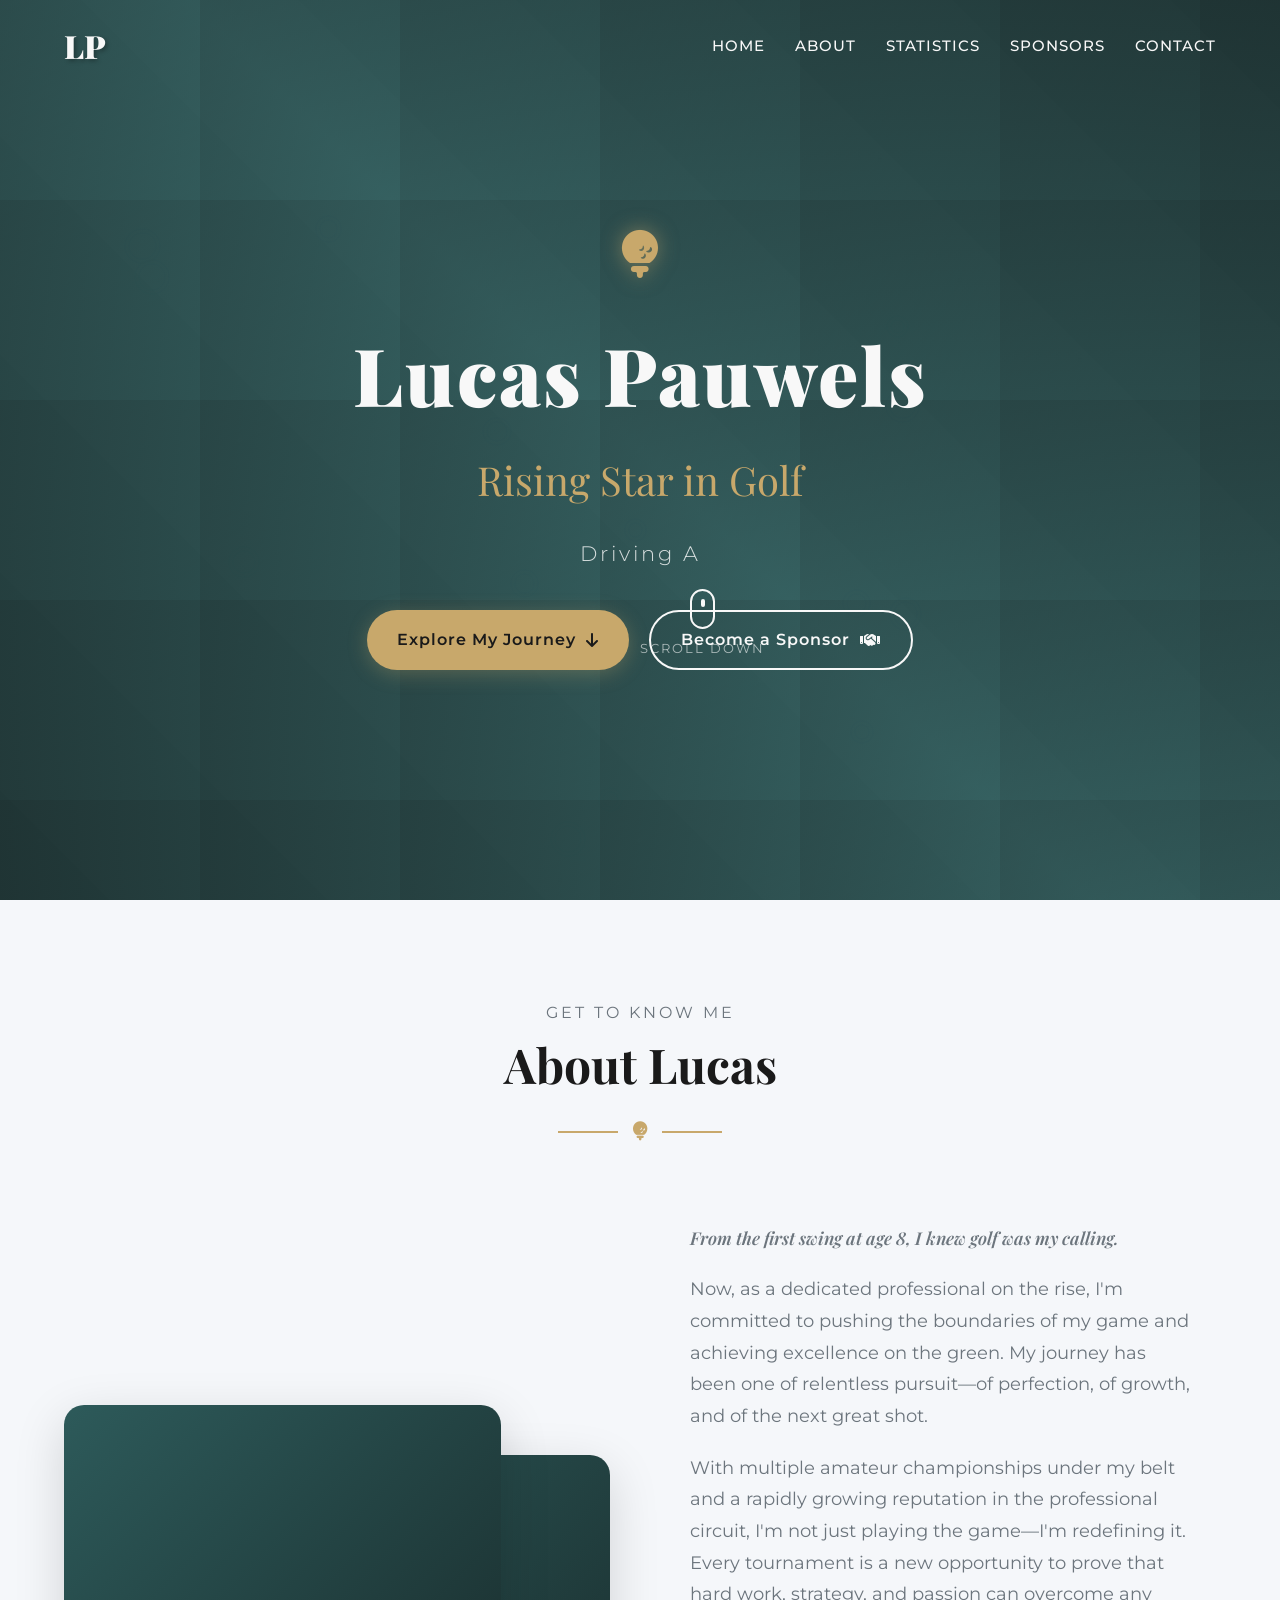
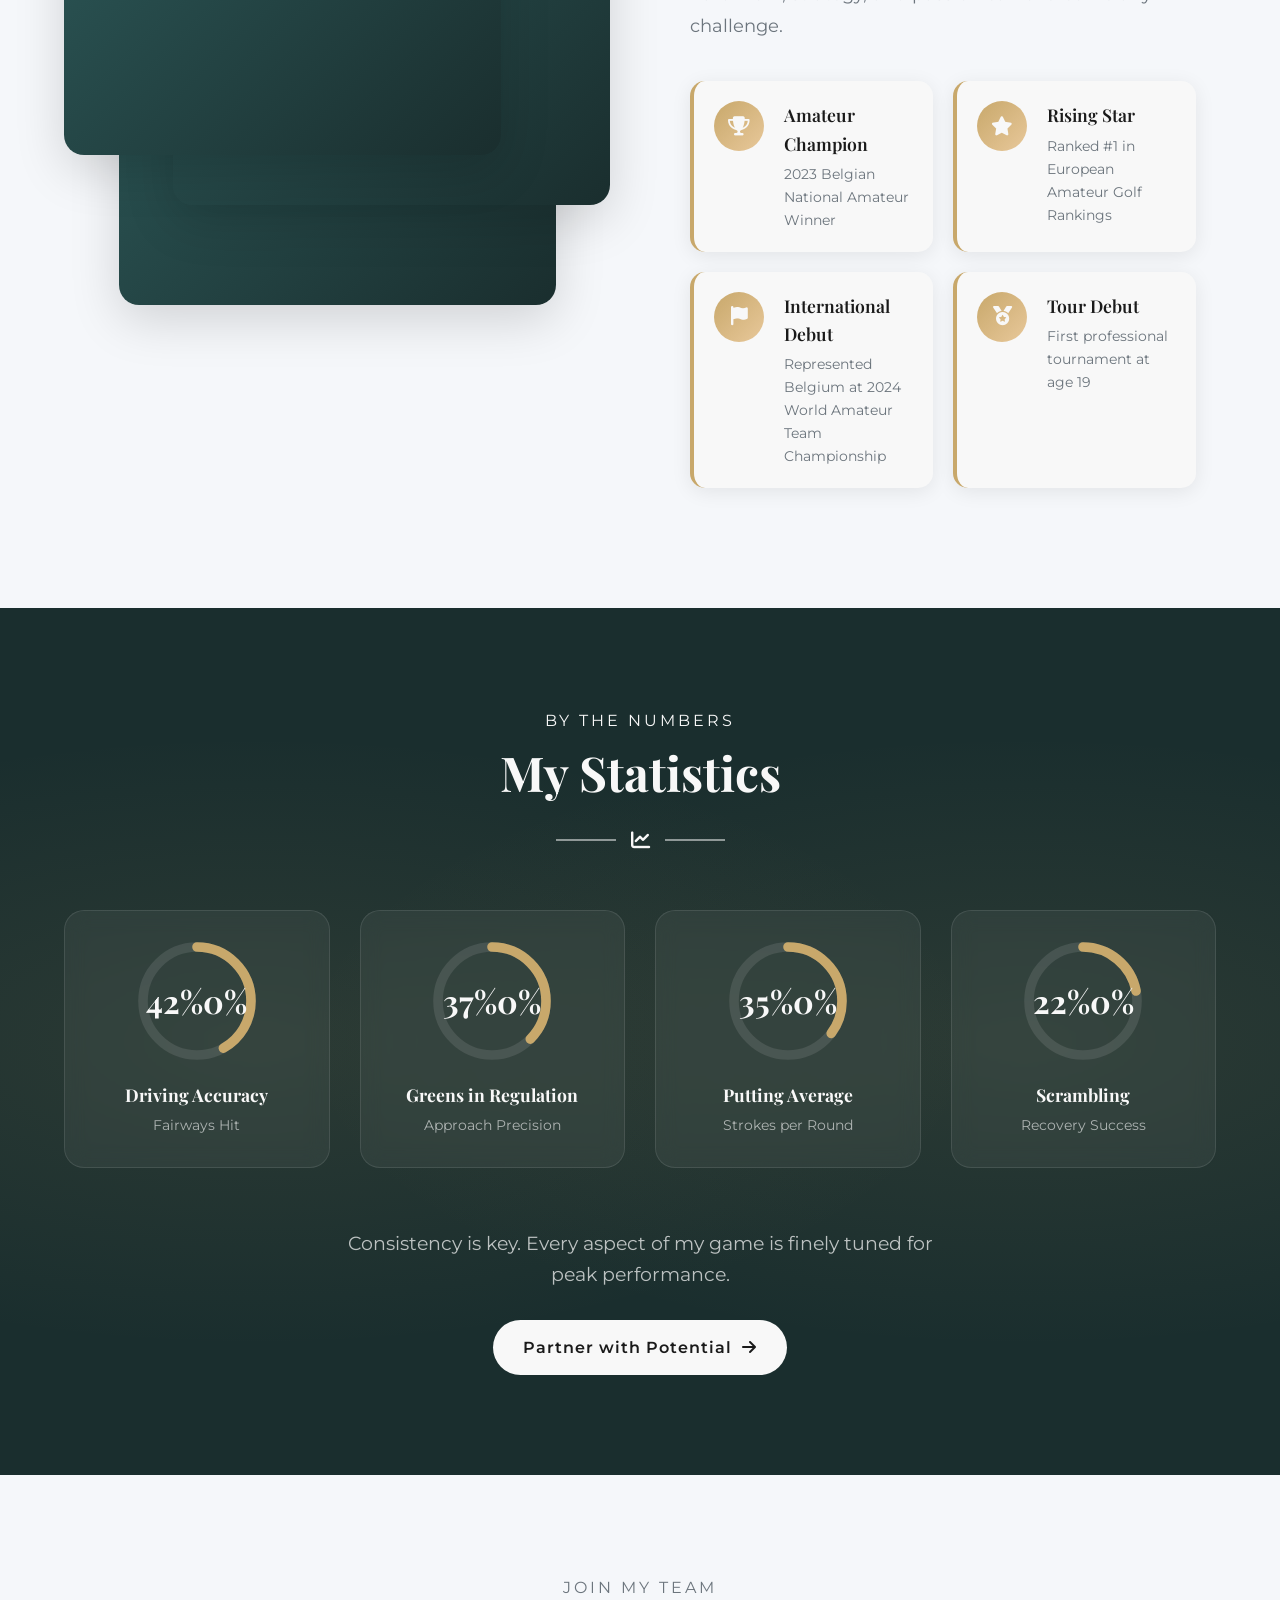
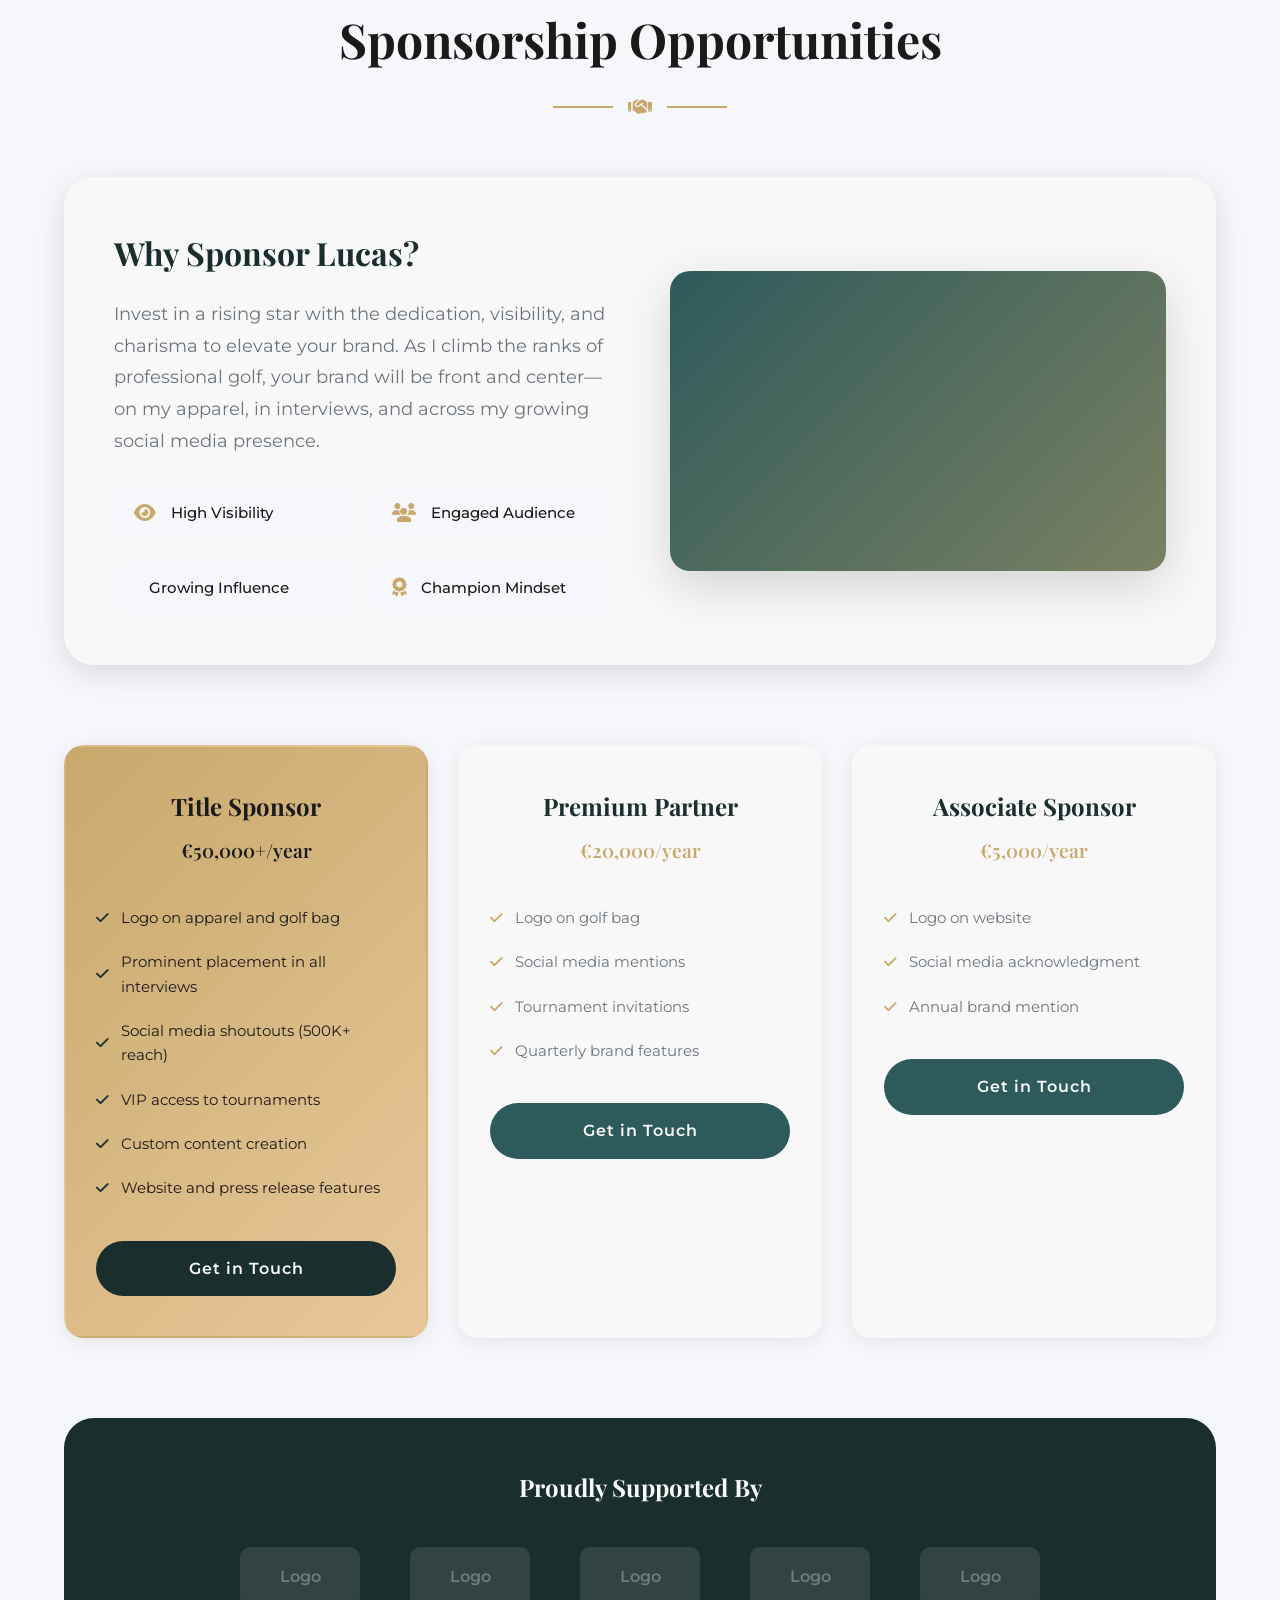
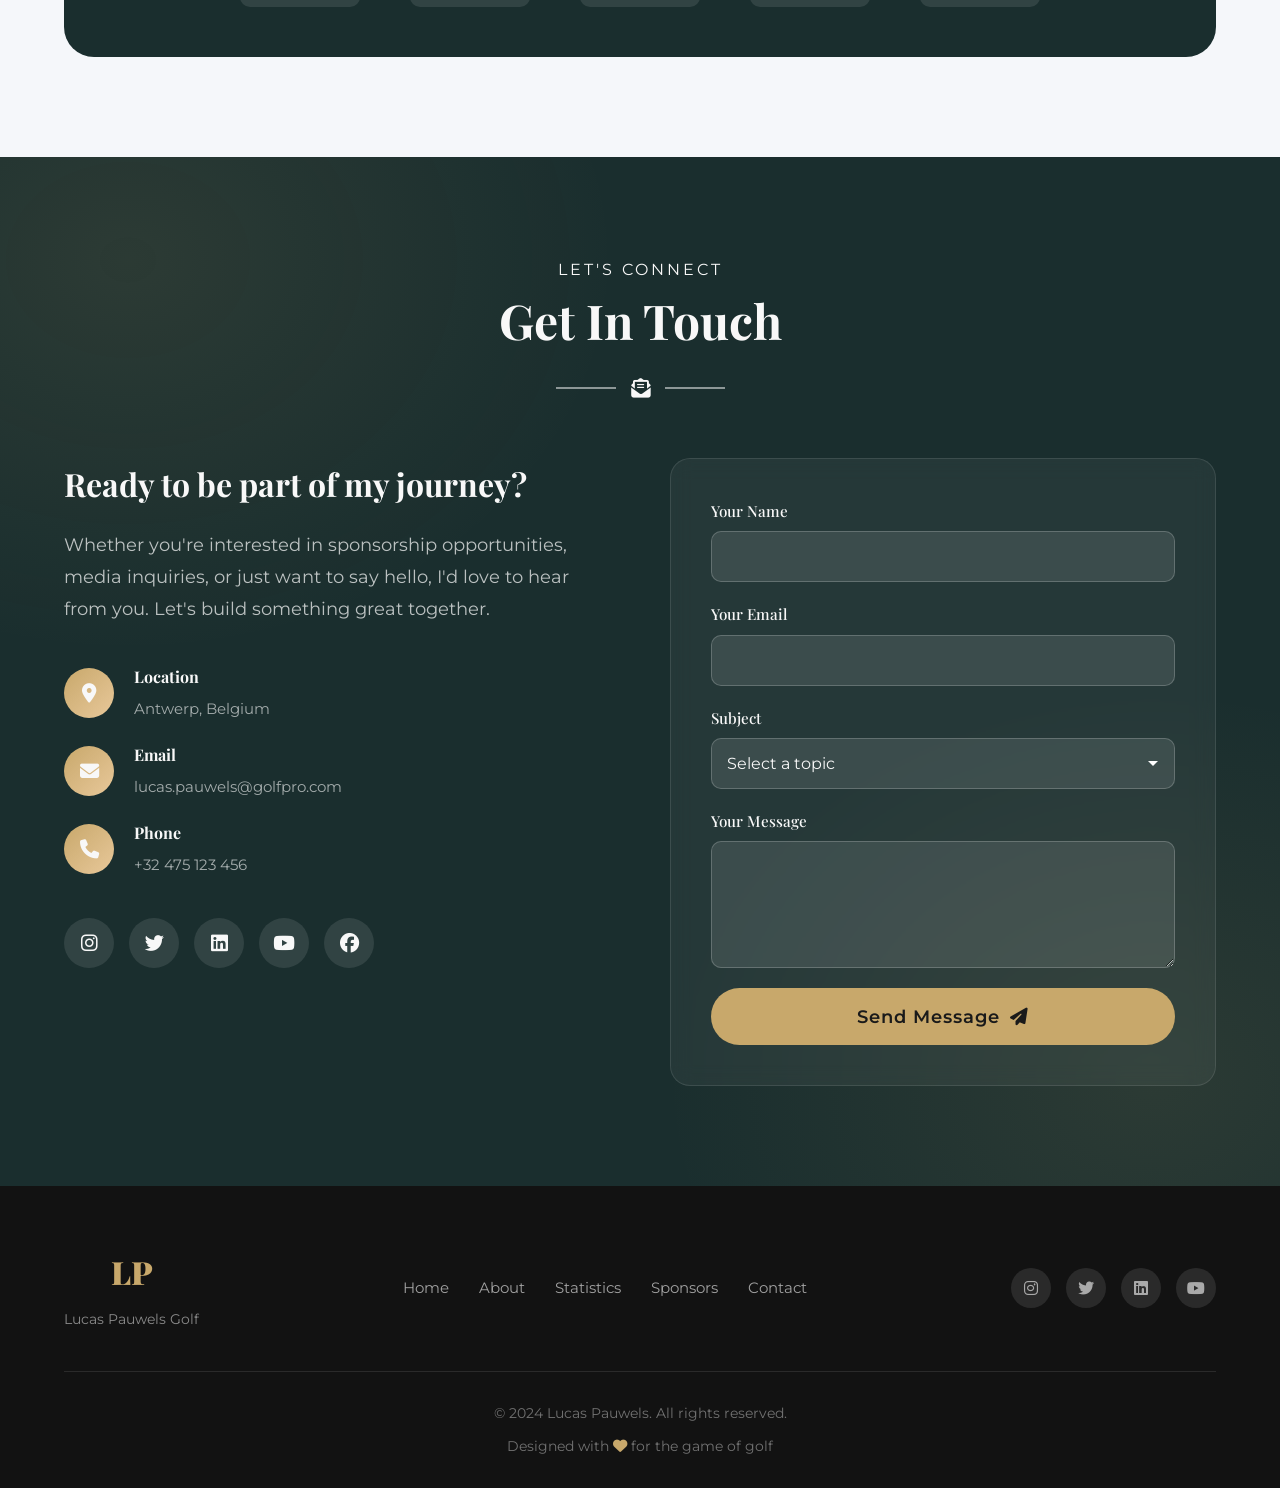
==== index.html @ 02a6868f "Move website files to root for GitHub Pages compatibility Co-authored-by: levicaers1-pixel <levicaer" ====
<!DOCTYPE html>
<html lang="en">
<head>
    <meta charset="UTF-8">
    <meta name="viewport" content="width=device-width, initial-scale=1.0">
    <title>Lucas Pauwels | Rising Star in Golf</title>
    <link rel="stylesheet" href="styles.css">
    <link rel="preconnect" href="https://fonts.googleapis.com">
    <link rel="preconnect" href="https://fonts.gstatic.com" crossorigin>
    <link href="https://fonts.googleapis.com/css2?family=Playfair+Display:wght@400;700;900&family=Montserrat:wght@300;400;600;700&display=swap" rel="stylesheet">
    <link rel="stylesheet" href="https://cdnjs.cloudflare.com/ajax/libs/font-awesome/6.5.1/css/all.min.css">
</head>
<body>
    <!-- Floating Golf Ball Background Element -->
    <div class="golf-ball-container" id="golfBallContainer"></div>
    
    <!-- Navigation -->
    <nav class="navbar">
        <div class="nav-logo">
            <span class="logo-text">LP</span>
        </div>
        <ul class="nav-links">
            <li><a href="#home">Home</a></li>
            <li><a href="#about">About</a></li>
            <li><a href="#stats">Statistics</a></li>
            <li><a href="#sponsors">Sponsors</a></li>
            <li><a href="#contact">Contact</a></li>
        </ul>
        <div class="hamburger" id="hamburger">
            <span></span>
            <span></span>
            <span></span>
        </div>
    </nav>

    <!-- Mobile Menu -->
    <div class="mobile-menu" id="mobileMenu">
        <ul>
            <li><a href="#home">Home</a></li>
            <li><a href="#about">About</a></li>
            <li><a href="#stats">Statistics</a></li>
            <li><a href="#sponsors">Sponsors</a></li>
            <li><a href="#contact">Contact</a></li>
        </ul>
    </div>

    <!-- Hero Section -->
    <section id="home" class="hero">
        <div class="hero-overlay"></div>
        <div class="hero-content">
            <div class="golf-icon-hero">
                <i class="fas fa-golf-ball-tee"></i>
            </div>
            <h1 class="hero-title">
                <span class="title-line">Lucas Pauwels</span>
                <span class="title-subline">Rising Star in Golf</span>
            </h1>
            <p class="hero-tagline">Driving Ambition. Perfecting Precision. Chasing Greatness.</p>
            <div class="hero-buttons">
                <a href="#about" class="btn btn-primary">
                    <span>Explore My Journey</span>
                    <i class="fas fa-arrow-down"></i>
                </a>
                <a href="#contact" class="btn btn-secondary">
                    <span>Become a Sponsor</span>
                    <i class="fas fa-handshake"></i>
                </a>
            </div>
            <div class="scroll-indicator">
                <div class="mouse">
                    <div class="wheel"></div>
                </div>
                <span>Scroll Down</span>
            </div>
        </div>
        <div class="hero-golf-club">
            <i class="fas fa-golf-club"></i>
        </div>
    </section>

    <!-- About Section -->
    <section id="about" class="about-section">
        <div class="section-header">
            <span class="section-subtitle">Get to Know Me</span>
            <h2 class="section-title">About Lucas</h2>
            <div class="title-decoration">
                <span class="line"></span>
                <i class="fas fa-golf-ball-tee"></i>
                <span class="line"></span>
            </div>
        </div>
        
        <div class="about-container">
            <div class="about-image-container">
                <div class="image-stack">
                    <div class="image-stack-item" style="--delay: 0s;">
                        <div class="placeholder-img golf-action-1"></div>
                    </div>
                    <div class="image-stack-item" style="--delay: 0.2s;">
                        <div class="placeholder-img golf-action-2"></div>
                    </div>
                    <div class="image-stack-item" style="--delay: 0.4s;">
                        <div class="placeholder-img golf-action-3"></div>
                    </div>
                </div>
            </div>
            
            <div class="about-content">
                <div class="about-text">
                    <p class="highlight-text">From the first swing at age 8, I knew golf was my calling.</p>
                    <p>Now, as a dedicated professional on the rise, I'm committed to pushing the boundaries of my game and achieving excellence on the green. My journey has been one of relentless pursuit—of perfection, of growth, and of the next great shot.</p>
                    <p>With multiple amateur championships under my belt and a rapidly growing reputation in the professional circuit, I'm not just playing the game—I'm redefining it. Every tournament is a new opportunity to prove that hard work, strategy, and passion can overcome any challenge.</p>
                </div>
                
                <div class="achievements-grid">
                    <div class="achievement-card">
                        <div class="achievement-icon">
                            <i class="fas fa-trophy"></i>
                        </div>
                        <div class="achievement-content">
                            <h4>Amateur Champion</h4>
                            <p>2023 Belgian National Amateur Winner</p>
                        </div>
                    </div>
                    <div class="achievement-card">
                        <div class="achievement-icon">
                            <i class="fas fa-star"></i>
                        </div>
                        <div class="achievement-content">
                            <h4>Rising Star</h4>
                            <p>Ranked #1 in European Amateur Golf Rankings</p>
                        </div>
                    </div>
                    <div class="achievement-card">
                        <div class="achievement-icon">
                            <i class="fas fa-flag"></i>
                        </div>
                        <div class="achievement-content">
                            <h4>International Debut</h4>
                            <p>Represented Belgium at 2024 World Amateur Team Championship</p>
                        </div>
                    </div>
                    <div class="achievement-card">
                        <div class="achievement-icon">
                            <i class="fas fa-medal"></i>
                        </div>
                        <div class="achievement-content">
                            <h4>Tour Debut</h4>
                            <p>First professional tournament at age 19</p>
                        </div>
                    </div>
                </div>
            </div>
        </div>
    </section>

    <!-- Statistics Section -->
    <section id="stats" class="stats-section">
        <div class="stats-bg-overlay"></div>
        <div class="section-header light">
            <span class="section-subtitle">By The Numbers</span>
            <h2 class="section-title">My Statistics</h2>
            <div class="title-decoration light">
                <span class="line"></span>
                <i class="fas fa-chart-line"></i>
                <span class="line"></span>
            </div>
        </div>
        
        <div class="stats-container">
            <div class="stat-card">
                <div class="stat-ring">
                    <svg viewBox="0 0 100 100">
                        <circle cx="50" cy="50" r="45" class="stat-ring-bg"></circle>
                        <circle cx="50" cy="50" r="45" class="stat-ring-progress" style="stroke-dasharray: 283; stroke-dashoffset: 28;"></circle>
                    </svg>
                    <div class="stat-percent">95%</div>
                </div>
                <div class="stat-info">
                    <h4>Driving Accuracy</h4>
                    <p>Fairways Hit</p>
                </div>
            </div>
            
            <div class="stat-card">
                <div class="stat-ring">
                    <svg viewBox="0 0 100 100">
                        <circle cx="50" cy="50" r="45" class="stat-ring-bg"></circle>
                        <circle cx="50" cy="50" r="45" class="stat-ring-progress" style="stroke-dasharray: 283; stroke-dashoffset: 57;"></circle>
                    </svg>
                    <div class="stat-percent">85%</div>
                </div>
                <div class="stat-info">
                    <h4>Greens in Regulation</h4>
                    <p>Approach Precision</p>
                </div>
            </div>
            
            <div class="stat-card">
                <div class="stat-ring">
                    <svg viewBox="0 0 100 100">
                        <circle cx="50" cy="50" r="45" class="stat-ring-bg"></circle>
                        <circle cx="50" cy="50" r="45" class="stat-ring-progress" style="stroke-dasharray: 283; stroke-dashoffset: 71;"></circle>
                    </svg>
                    <div class="stat-percent">80%</div>
                </div>
                <div class="stat-info">
                    <h4>Putting Average</h4>
                    <p>Strokes per Round</p>
                </div>
            </div>
            
            <div class="stat-card">
                <div class="stat-ring">
                    <svg viewBox="0 0 100 100">
                        <circle cx="50" cy="50" r="45" class="stat-ring-bg"></circle>
                        <circle cx="50" cy="50" r="45" class="stat-ring-progress" style="stroke-dasharray: 283; stroke-dashoffset: 142;"></circle>
                    </svg>
                    <div class="stat-percent">50%</div>
                </div>
                <div class="stat-info">
                    <h4>Scrambling</h4>
                    <p>Recovery Success</p>
                </div>
            </div>
        </div>
        
        <div class="stats-cta">
            <p>Consistency is key. Every aspect of my game is finely tuned for peak performance.</p>
            <a href="#sponsors" class="btn btn-light">
                <span>Partner with Potential</span>
                <i class="fas fa-arrow-right"></i>
            </a>
        </div>
    </section>

    <!-- Sponsors Section -->
    <section id="sponsors" class="sponsors-section">
        <div class="section-header">
            <span class="section-subtitle">Join My Team</span>
            <h2 class="section-title">Sponsorship Opportunities</h2>
            <div class="title-decoration">
                <span class="line"></span>
                <i class="fas fa-handshake"></i>
                <span class="line"></span>
            </div>
        </div>
        
        <div class="sponsors-container">
            <div class="sponsor-hero">
                <div class="sponsor-hero-content">
                    <h3>Why Sponsor Lucas?</h3>
                    <p>Invest in a rising star with the dedication, visibility, and charisma to elevate your brand. As I climb the ranks of professional golf, your brand will be front and center—on my apparel, in interviews, and across my growing social media presence.</p>
                    <div class="sponsor-benefits">
                        <div class="benefit-item">
                            <i class="fas fa-eye"></i>
                            <span>High Visibility</span>
                        </div>
                        <div class="benefit-item">
                            <i class="fas fa-users"></i>
                            <span>Engaged Audience</span>
                        </div>
                        <div class="benefit-item">
                            <i class="fas fa-chart-growth"></i>
                            <span>Growing Influence</span>
                        </div>
                        <div class="benefit-item">
                            <i class="fas fa-award"></i>
                            <span>Champion Mindset</span>
                        </div>
                    </div>
                </div>
                <div class="sponsor-hero-image">
                    <div class="placeholder-img sponsor-placeholder"></div>
                </div>
            </div>
            
            <div class="sponsor-tiers">
                <div class="tier-card featured">
                    <div class="tier-header">
                        <h4>Title Sponsor</h4>
                        <div class="tier-price">€50,000+/year</div>
                    </div>
                    <div class="tier-features">
                        <ul>
                            <li><i class="fas fa-check"></i> Logo on apparel and golf bag</li>
                            <li><i class="fas fa-check"></i> Prominent placement in all interviews</li>
                            <li><i class="fas fa-check"></i> Social media shoutouts (500K+ reach)</li>
                            <li><i class="fas fa-check"></i> VIP access to tournaments</li>
                            <li><i class="fas fa-check"></i> Custom content creation</li>
                            <li><i class="fas fa-check"></i> Website and press release features</li>
                        </ul>
                    </div>
                    <a href="#contact" class="btn btn-tier">Get in Touch</a>
                </div>
                
                <div class="tier-card">
                    <div class="tier-header">
                        <h4>Premium Partner</h4>
                        <div class="tier-price">€20,000/year</div>
                    </div>
                    <div class="tier-features">
                        <ul>
                            <li><i class="fas fa-check"></i> Logo on golf bag</li>
                            <li><i class="fas fa-check"></i> Social media mentions</li>
                            <li><i class="fas fa-check"></i> Tournament invitations</li>
                            <li><i class="fas fa-check"></i> Quarterly brand features</li>
                        </ul>
                    </div>
                    <a href="#contact" class="btn btn-tier">Get in Touch</a>
                </div>
                
                <div class="tier-card">
                    <div class="tier-header">
                        <h4>Associate Sponsor</h4>
                        <div class="tier-price">€5,000/year</div>
                    </div>
                    <div class="tier-features">
                        <ul>
                            <li><i class="fas fa-check"></i> Logo on website</li>
                            <li><i class="fas fa-check"></i> Social media acknowledgment</li>
                            <li><i class="fas fa-check"></i> Annual brand mention</li>
                        </ul>
                    </div>
                    <a href="#contact" class="btn btn-tier">Get in Touch</a>
                </div>
            </div>
            
            <div class="current-sponsors">
                <h4>Proudly Supported By</h4>
                <div class="sponsor-logos">
                    <div class="sponsor-logo placeholder">Logo</div>
                    <div class="sponsor-logo placeholder">Logo</div>
                    <div class="sponsor-logo placeholder">Logo</div>
                    <div class="sponsor-logo placeholder">Logo</div>
                    <div class="sponsor-logo placeholder">Logo</div>
                </div>
            </div>
        </div>
    </section>

    <!-- Contact Section -->
    <section id="contact" class="contact-section">
        <div class="contact-bg-overlay"></div>
        <div class="section-header light">
            <span class="section-subtitle">Let's Connect</span>
            <h2 class="section-title">Get In Touch</h2>
            <div class="title-decoration light">
                <span class="line"></span>
                <i class="fas fa-envelope-open-text"></i>
                <span class="line"></span>
            </div>
        </div>
        
        <div class="contact-container">
            <div class="contact-info">
                <h3>Ready to be part of my journey?</h3>
                <p>Whether you're interested in sponsorship opportunities, media inquiries, or just want to say hello, I'd love to hear from you. Let's build something great together.</p>
                
                <div class="contact-details">
                    <div class="contact-item">
                        <div class="contact-icon">
                            <i class="fas fa-map-marker-alt"></i>
                        </div>
                        <div class="contact-text">
                            <h5>Location</h5>
                            <p>Antwerp, Belgium</p>
                        </div>
                    </div>
                    <div class="contact-item">
                        <div class="contact-icon">
                            <i class="fas fa-envelope"></i>
                        </div>
                        <div class="contact-text">
                            <h5>Email</h5>
                            <p>lucas.pauwels@golfpro.com</p>
                        </div>
                    </div>
                    <div class="contact-item">
                        <div class="contact-icon">
                            <i class="fas fa-phone"></i>
                        </div>
                        <div class="contact-text">
                            <h5>Phone</h5>
                            <p>+32 475 123 456</p>
                        </div>
                    </div>
                </div>
                
                <div class="social-links">
                    <a href="#" class="social-link"><i class="fab fa-instagram"></i></a>
                    <a href="#" class="social-link"><i class="fab fa-twitter"></i></a>
                    <a href="#" class="social-link"><i class="fab fa-linkedin"></i></a>
                    <a href="#" class="social-link"><i class="fab fa-youtube"></i></a>
                    <a href="#" class="social-link"><i class="fab fa-facebook"></i></a>
                </div>
            </div>
            
            <div class="contact-form-container">
                <form class="contact-form" id="contactForm">
                    <div class="form-group">
                        <label for="name">Your Name</label>
                        <input type="text" id="name" name="name" required>
                    </div>
                    <div class="form-group">
                        <label for="email">Your Email</label>
                        <input type="email" id="email" name="email" required>
                    </div>
                    <div class="form-group">
                        <label for="subject">Subject</label>
                        <select id="subject" name="subject" required>
                            <option value="" disabled selected>Select a topic</option>
                            <option value="sponsorship">Sponsorship Inquiry</option>
                            <option value="media">Media Request</option>
                            <option value="general">General Inquiry</option>
                            <option value="other">Other</option>
                        </select>
                    </div>
                    <div class="form-group">
                        <label for="message">Your Message</label>
                        <textarea id="message" name="message" rows="5" required></textarea>
                    </div>
                    <button type="submit" class="btn btn-form">
                        <span>Send Message</span>
                        <i class="fas fa-paper-plane"></i>
                    </button>
                </form>
            </div>
        </div>
    </section>

    <!-- Footer -->
    <footer class="footer">
        <div class="footer-content">
            <div class="footer-logo">
                <span class="logo-text">LP</span>
                <p>Lucas Pauwels Golf</p>
            </div>
            <div class="footer-links">
                <a href="#home">Home</a>
                <a href="#about">About</a>
                <a href="#stats">Statistics</a>
                <a href="#sponsors">Sponsors</a>
                <a href="#contact">Contact</a>
            </div>
            <div class="footer-social">
                <a href="#"><i class="fab fa-instagram"></i></a>
                <a href="#"><i class="fab fa-twitter"></i></a>
                <a href="#"><i class="fab fa-linkedin"></i></a>
                <a href="#"><i class="fab fa-youtube"></i></a>
            </div>
        </div>
        <div class="footer-bottom">
            <p>&copy; 2024 Lucas Pauwels. All rights reserved.</p>
            <p>Designed with <i class="fas fa-heart"></i> for the game of golf</p>
        </div>
    </footer>

    <!-- Back to Top Button -->
    <a href="#home" class="back-to-top" id="backToTop">
        <i class="fas fa-arrow-up"></i>
    </a>

    <script src="script.js"></script>
</body>
</html>
---- styles.css ----
/* ============================================
   Lucas Pauwels Golf - Award Winning Website
   Premium Golf-Themed Design for Rising Star
   ============================================ */

/* CSS Variables */
:root {
    /* Primary Colors */
    --primary-dark: #1a2e2e;
    --primary-green: #2d5a5a;
    --primary-light: #4a7c7c;
    --accent-gold: #c8a86b;
    --accent-gold-light: #e8c89a;
    
    /* Secondary Colors */
    --text-dark: #1a1a1a;
    --text-light: #f8f8f8;
    --text-medium: #6c757d;
    --bg-light: #f5f7fa;
    --bg-dark: #121212;
    --bg-green: #1e3a3a;
    
    /* Gradients */
    --gradient-green: linear-gradient(135deg, #1a2e2e 0%, #2d5a5a 100%);
    --gradient-gold: linear-gradient(135deg, #c8a86b 0%, #e8c89a 100%);
    --gradient-hero: linear-gradient(135deg, rgba(26, 46, 46, 0.9) 0%, rgba(45, 90, 90, 0.9) 100%);
    
    /* Shadows */
    --shadow-soft: 0 4px 20px rgba(0, 0, 0, 0.08);
    --shadow-medium: 0 8px 30px rgba(0, 0, 0, 0.12);
    --shadow-strong: 0 15px 50px rgba(0, 0, 0, 0.15);
    --shadow-gold: 0 4px 20px rgba(200, 168, 107, 0.3);
    
    /* Typography */
    --font-display: 'Playfair Display', Georgia, serif;
    --font-body: 'Montserrat', -apple-system, BlinkMacSystemFont, sans-serif;
    
    /* Transitions */
    --transition-fast: 0.2s ease;
    --transition-medium: 0.4s ease;
    --transition-slow: 0.8s ease;
    
    /* Spacing */
    --section-padding: 100px 5%;
    --container-max: 1200px;
}

/* Reset & Base Styles */
*, *::before, *::after {
    margin: 0;
    padding: 0;
    box-sizing: border-box;
}

html {
    scroll-behavior: smooth;
    font-size: 16px;
}

body {
    font-family: var(--font-body);
    background-color: var(--bg-light);
    color: var(--text-dark);
    line-height: 1.6;
    overflow-x: hidden;
}

/* Selection Styling */
::selection {
    background: var(--accent-gold);
    color: var(--text-dark);
}

/* Scrollbar Styling */
::-webkit-scrollbar {
    width: 10px;
}

::-webkit-scrollbar-track {
    background: var(--primary-dark);
}

::-webkit-scrollbar-thumb {
    background: var(--accent-gold);
    border-radius: 5px;
}

::-webkit-scrollbar-thumb:hover {
    background: var(--accent-gold-light);
}

/* ============================================
   Floating Golf Ball Background
   ============================================ */
.golf-ball-container {
    position: fixed;
    top: 0;
    left: 0;
    width: 100%;
    height: 100%;
    pointer-events: none;
    z-index: -1;
    overflow: hidden;
}

.golf-ball {
    position: absolute;
    width: 20px;
    height: 20px;
    background: white;
    border-radius: 50%;
    box-shadow: 
        0 0 0 2px var(--primary-green),
        0 0 0 4px white,
        0 0 0 6px var(--primary-green);
    opacity: 0.1;
    animation: float 20s infinite linear;
}

@keyframes float {
    0% {
        transform: translate(0, 0) rotate(0deg);
    }
    100% {
        transform: translate(100vw, 100vh) rotate(720deg);
    }
}

/* ============================================
   Navigation
   ============================================ */
.navbar {
    position: fixed;
    top: 0;
    left: 0;
    width: 100%;
    padding: 20px 5%;
    display: flex;
    justify-content: space-between;
    align-items: center;
    z-index: 1000;
    background: transparent;
    transition: var(--transition-medium);
}

.navbar.scrolled {
    background: rgba(26, 46, 46, 0.95);
    backdrop-filter: blur(10px);
    box-shadow: var(--shadow-medium);
    padding: 15px 5%;
}

.nav-logo .logo-text {
    font-family: var(--font-display);
    font-size: 2rem;
    font-weight: 900;
    color: var(--text-light);
    text-shadow: 2px 2px 4px rgba(0, 0, 0, 0.3);
}

.navbar.scrolled .nav-logo .logo-text {
    color: var(--accent-gold);
    text-shadow: none;
}

.nav-links {
    display: flex;
    list-style: none;
    gap: 30px;
}

.nav-links a {
    color: var(--text-light);
    text-decoration: none;
    font-weight: 500;
    font-size: 0.95rem;
    letter-spacing: 1px;
    text-transform: uppercase;
    position: relative;
    transition: var(--transition-fast);
}

.navbar.scrolled .nav-links a {
    color: var(--text-light);
}

.nav-links a::after {
    content: '';
    position: absolute;
    bottom: -5px;
    left: 0;
    width: 0;
    height: 2px;
    background: var(--accent-gold);
    transition: var(--transition-fast);
}

.nav-links a:hover::after {
    width: 100%;
}

.nav-links a:hover {
    color: var(--accent-gold);
}

/* Hamburger Menu */
.hamburger {
    display: none;
    flex-direction: column;
    gap: 5px;
    cursor: pointer;
    z-index: 1001;
}

.hamburger span {
    width: 25px;
    height: 2px;
    background: var(--text-light);
    transition: var(--transition-fast);
}

.hamburger.active span:nth-child(1) {
    transform: rotate(45deg) translate(5px, 5px);
}

.hamburger.active span:nth-child(2) {
    opacity: 0;
}

.hamburger.active span:nth-child(3) {
    transform: rotate(-45deg) translate(5px, -5px);
}

/* Mobile Menu */
.mobile-menu {
    position: fixed;
    top: 0;
    right: -100%;
    width: 70%;
    max-width: 300px;
    height: 100vh;
    background: var(--primary-dark);
    z-index: 999;
    transition: var(--transition-medium);
    padding: 80px 30px 30px;
}

.mobile-menu.active {
    right: 0;
}

.mobile-menu ul {
    list-style: none;
    display: flex;
    flex-direction: column;
    gap: 25px;
}

.mobile-menu a {
    color: var(--text-light);
    text-decoration: none;
    font-size: 1.2rem;
    font-weight: 500;
    transition: var(--transition-fast);
}

.mobile-menu a:hover {
    color: var(--accent-gold);
}

/* ============================================
   Hero Section
   ============================================ */
.hero {
    position: relative;
    min-height: 100vh;
    display: flex;
    align-items: center;
    justify-content: center;
    background: var(--gradient-hero), 
                url('data:image/svg+xml,<svg xmlns="http://www.w3.org/2000/svg" viewBox="0 0 100 100"><defs><pattern id="grain" width="100" height="100" patternUnits="userSpaceOnUse"><circle cx="20" cy="20" r="1" fill="%23ffffff" opacity="0.1"/><circle cx="80" cy="40" r="1" fill="%23ffffff" opacity="0.1"/><circle cx="40" cy="80" r="1" fill="%23ffffff" opacity="0.1"/></pattern></defs><rect width="100" height="100" fill="url(%23grain)"/></svg>');
    background-size: 200px 200px;
    overflow: hidden;
}

.hero-overlay {
    position: absolute;
    top: 0;
    left: 0;
    width: 100%;
    height: 100%;
    background: linear-gradient(
        45deg,
        rgba(26, 46, 46, 0.8) 0%,
        rgba(45, 90, 90, 0.6) 50%,
        rgba(26, 46, 46, 0.8) 100%
    );
}

.hero-content {
    position: relative;
    z-index: 10;
    text-align: center;
    padding: 20px;
    max-width: 900px;
}

.golf-icon-hero {
    margin-bottom: 30px;
    animation: bounce 2s infinite;
}

.golf-icon-hero i {
    font-size: 3rem;
    color: var(--accent-gold);
    text-shadow: 0 0 20px rgba(200, 168, 107, 0.5);
}

@keyframes bounce {
    0%, 20%, 50%, 80%, 100% {
        transform: translateY(0);
    }
    40% {
        transform: translateY(-15px);
    }
    60% {
        transform: translateY(-7px);
    }
}

.hero-title {
    margin-bottom: 25px;
}

.title-line {
    display: block;
    font-family: var(--font-display);
    font-size: clamp(2.5rem, 8vw, 5rem);
    font-weight: 900;
    color: var(--text-light);
    letter-spacing: 2px;
    animation: fadeInUp 1s ease forwards;
    opacity: 0;
}

.title-subline {
    display: block;
    font-family: var(--font-display);
    font-size: clamp(1.5rem, 4vw, 2.5rem);
    font-weight: 400;
    color: var(--accent-gold);
    margin-top: 10px;
    animation: fadeInUp 1s ease forwards 0.3s;
    opacity: 0;
}

@keyframes fadeInUp {
    from {
        opacity: 0;
        transform: translateY(30px);
    }
    to {
        opacity: 1;
        transform: translateY(0);
    }
}

.hero-tagline {
    font-size: clamp(1rem, 2.5vw, 1.3rem);
    color: rgba(255, 255, 255, 0.8);
    font-weight: 300;
    letter-spacing: 3px;
    margin-bottom: 40px;
    animation: fadeInUp 1s ease forwards 0.6s;
    opacity: 0;
}

.hero-buttons {
    display: flex;
    gap: 20px;
    justify-content: center;
    flex-wrap: wrap;
    animation: fadeInUp 1s ease forwards 0.9s;
    opacity: 0;
}

.hero-golf-club {
    position: absolute;
    bottom: -50px;
    right: 10%;
    font-size: 15rem;
    color: rgba(200, 168, 107, 0.1);
    transform: rotate(-30deg);
    animation: swing 8s ease-in-out infinite;
    z-index: 5;
}

@keyframes swing {
    0%, 100% {
        transform: rotate(-30deg) translateY(0);
    }
    50% {
        transform: rotate(-10deg) translateY(-20px);
    }
}

/* Buttons */
.btn {
    display: inline-flex;
    align-items: center;
    gap: 10px;
    padding: 15px 30px;
    text-decoration: none;
    font-family: var(--font-body);
    font-weight: 600;
    letter-spacing: 1px;
    border-radius: 50px;
    transition: var(--transition-medium);
    cursor: pointer;
    border: none;
}

.btn-primary {
    background: var(--accent-gold);
    color: var(--text-dark);
    box-shadow: var(--shadow-gold);
}

.btn-primary:hover {
    background: var(--accent-gold-light);
    transform: translateY(-3px);
    box-shadow: 0 8px 30px rgba(200, 168, 107, 0.4);
}

.btn-secondary {
    background: transparent;
    color: var(--text-light);
    border: 2px solid var(--text-light);
}

.btn-secondary:hover {
    background: var(--text-light);
    color: var(--text-dark);
    transform: translateY(-3px);
}

.btn-light {
    background: var(--text-light);
    color: var(--text-dark);
}

.btn-light:hover {
    background: var(--accent-gold);
    color: var(--text-dark);
    transform: translateY(-3px);
}

.btn-tier {
    background: var(--primary-green);
    color: var(--text-light);
    width: 100%;
    justify-content: center;
}

.btn-tier:hover {
    background: var(--primary-light);
    transform: translateY(-3px);
}

.btn-form {
    background: var(--accent-gold);
    color: var(--text-dark);
    width: 100%;
    justify-content: center;
    padding: 18px 30px;
    font-size: 1.1rem;
}

.btn-form:hover {
    background: var(--accent-gold-light);
    transform: translateY(-3px);
}

/* Scroll Indicator */
.scroll-indicator {
    position: absolute;
    bottom: 30px;
    left: 50%;
    transform: translateX(-50%);
    display: flex;
    flex-direction: column;
    align-items: center;
    gap: 10px;
    animation: fadeInUp 1s ease forwards 1.2s;
    opacity: 0;
}

.mouse {
    width: 25px;
    height: 40px;
    border: 2px solid var(--text-light);
    border-radius: 15px;
    position: relative;
}

.wheel {
    width: 4px;
    height: 8px;
    background: var(--text-light);
    border-radius: 2px;
    position: absolute;
    top: 8px;
    left: 50%;
    transform: translateX(-50%);
    animation: scroll 2s infinite;
}

@keyframes scroll {
    0% {
        opacity: 1;
        transform: translateX(-50%) translateY(0);
    }
    100% {
        opacity: 0;
        transform: translateX(-50%) translateY(10px);
    }
}

.scroll-indicator span {
    color: rgba(255, 255, 255, 0.6);
    font-size: 0.8rem;
    letter-spacing: 2px;
    text-transform: uppercase;
}

/* ============================================
   Section Headers
   ============================================ */
.section-header {
    text-align: center;
    margin-bottom: 60px;
}

.section-header.light .section-subtitle,
.section-header.light .section-title {
    color: var(--text-light);
}

.section-subtitle {
    font-family: var(--font-body);
    font-size: 1rem;
    font-weight: 400;
    letter-spacing: 3px;
    text-transform: uppercase;
    color: var(--text-medium);
    margin-bottom: 10px;
}

.section-title {
    font-family: var(--font-display);
    font-size: clamp(2rem, 5vw, 3rem);
    font-weight: 700;
    color: var(--text-dark);
    margin-bottom: 20px;
}

.title-decoration {
    display: flex;
    align-items: center;
    justify-content: center;
    gap: 15px;
}

.title-decoration .line {
    width: 60px;
    height: 2px;
    background: var(--accent-gold);
}

.title-decoration i {
    color: var(--accent-gold);
    font-size: 1.2rem;
}

.title-decoration.light .line {
    background: rgba(255, 255, 255, 0.5);
}

.title-decoration.light i {
    color: var(--text-light);
}

/* ============================================
   About Section
   ============================================ */
.about-section {
    padding: var(--section-padding);
    background: var(--bg-light);
}

.about-container {
    max-width: var(--container-max);
    margin: 0 auto;
    display: grid;
    grid-template-columns: 1fr 1fr;
    gap: 60px;
    align-items: center;
}

.about-image-container {
    position: relative;
    height: 500px;
}

.image-stack {
    position: relative;
    width: 100%;
    height: 100%;
}

.image-stack-item {
    position: absolute;
    width: 80%;
    height: 70%;
    border-radius: 20px;
    overflow: hidden;
    box-shadow: var(--shadow-strong);
    transition: var(--transition-slow);
    animation: stackFadeIn 1s ease forwards;
    opacity: 0;
}

.image-stack-item:nth-child(1) {
    top: 0;
    left: 0;
    z-index: 3;
    animation-delay: var(--delay);
}

.image-stack-item:nth-child(2) {
    top: 10%;
    right: 0;
    z-index: 2;
    animation-delay: calc(var(--delay) + 0.2s);
}

.image-stack-item:nth-child(3) {
    bottom: 0;
    left: 10%;
    z-index: 1;
    animation-delay: calc(var(--delay) + 0.4s);
}

@keyframes stackFadeIn {
    from {
        opacity: 0;
        transform: scale(0.8) rotate(-5deg);
    }
    to {
        opacity: 1;
        transform: scale(1) rotate(0deg);
    }
}

.placeholder-img {
    width: 100%;
    height: 100%;
    background: linear-gradient(
        135deg,
        var(--primary-green) 0%,
        var(--primary-dark) 50%,
        var(--accent-gold) 100%
    );
    background-size: 200% 200%;
    animation: gradientShift 5s ease infinite;
}

.golf-action-1 {
    animation-delay: 0s;
}

.golf-action-2 {
    animation-delay: 0.5s;
}

.golf-action-3 {
    animation-delay: 1s;
}

@keyframes gradientShift {
    0% {
        background-position: 0% 50%;
    }
    50% {
        background-position: 100% 50%;
    }
    100% {
        background-position: 0% 50%;
    }
}

.about-content {
    padding: 20px;
}

.about-text {
    margin-bottom: 40px;
}

.about-text p {
    margin-bottom: 20px;
    font-size: 1.1rem;
    line-height: 1.8;
    color: var(--text-medium);
}

.highlight-text {
    font-family: var(--font-display);
    font-size: 1.4rem;
    font-weight: 600;
    color: var(--primary-dark);
    font-style: italic;
}

.achievements-grid {
    display: grid;
    grid-template-columns: repeat(2, 1fr);
    gap: 20px;
}

.achievement-card {
    display: flex;
    gap: 20px;
    padding: 20px;
    background: var(--text-light);
    border-radius: 15px;
    box-shadow: var(--shadow-soft);
    transition: var(--transition-medium);
    border-left: 4px solid var(--accent-gold);
}

.achievement-card:hover {
    transform: translateX(10px);
    box-shadow: var(--shadow-medium);
}

.achievement-icon {
    width: 50px;
    height: 50px;
    background: var(--gradient-gold);
    border-radius: 50%;
    display: flex;
    align-items: center;
    justify-content: center;
    flex-shrink: 0;
}

.achievement-icon i {
    color: var(--text-light);
    font-size: 1.2rem;
}

.achievement-content h4 {
    font-family: var(--font-display);
    font-size: 1.1rem;
    font-weight: 600;
    color: var(--text-dark);
    margin-bottom: 5px;
}

.achievement-content p {
    font-size: 0.9rem;
    color: var(--text-medium);
    margin: 0;
}

/* ============================================
   Statistics Section
   ============================================ */
.stats-section {
    padding: var(--section-padding);
    background: var(--primary-dark);
    position: relative;
    overflow: hidden;
}

.stats-bg-overlay {
    position: absolute;
    top: 0;
    left: 0;
    width: 100%;
    height: 100%;
    background: 
        radial-gradient(ellipse at 20% 50%, rgba(200, 168, 107, 0.1) 0%, transparent 50%),
        radial-gradient(ellipse at 80% 50%, rgba(200, 168, 107, 0.1) 0%, transparent 50%);
    pointer-events: none;
}

.stats-container {
    max-width: var(--container-max);
    margin: 0 auto;
    display: grid;
    grid-template-columns: repeat(4, 1fr);
    gap: 30px;
    position: relative;
    z-index: 10;
}

.stat-card {
    text-align: center;
    padding: 30px 20px;
    background: rgba(255, 255, 255, 0.05);
    border: 1px solid rgba(255, 255, 255, 0.1);
    border-radius: 20px;
    backdrop-filter: blur(10px);
    transition: var(--transition-medium);
}

.stat-card:hover {
    transform: translateY(-10px);
    background: rgba(255, 255, 255, 0.1);
    border-color: rgba(200, 168, 107, 0.3);
    box-shadow: var(--shadow-strong);
}

.stat-ring {
    position: relative;
    width: 120px;
    height: 120px;
    margin: 0 auto 20px;
}

.stat-ring svg {
    width: 100%;
    height: 100%;
    transform: rotate(-90deg);
}

.stat-ring-bg {
    fill: none;
    stroke: rgba(255, 255, 255, 0.1);
    stroke-width: 8;
}

.stat-ring-progress {
    fill: none;
    stroke: var(--accent-gold);
    stroke-width: 8;
    stroke-linecap: round;
    transition: var(--transition-slow);
}

.stat-percent {
    position: absolute;
    top: 50%;
    left: 50%;
    transform: translate(-50%, -50%);
    font-family: var(--font-display);
    font-size: 2rem;
    font-weight: 700;
    color: var(--text-light);
}

.stat-info h4 {
    font-family: var(--font-display);
    font-size: 1.1rem;
    color: var(--text-light);
    margin-bottom: 5px;
}

.stat-info p {
    font-size: 0.9rem;
    color: rgba(255, 255, 255, 0.6);
    margin: 0;
}

.stats-cta {
    max-width: var(--container-max);
    margin: 60px auto 0;
    text-align: center;
    position: relative;
    z-index: 10;
}

.stats-cta p {
    color: rgba(255, 255, 255, 0.7);
    font-size: 1.2rem;
    margin-bottom: 30px;
    max-width: 600px;
    margin-left: auto;
    margin-right: auto;
}

/* ============================================
   Sponsors Section
   ============================================ */
.sponsors-section {
    padding: var(--section-padding);
    background: var(--bg-light);
}

.sponsors-container {
    max-width: var(--container-max);
    margin: 0 auto;
}

.sponsor-hero {
    display: grid;
    grid-template-columns: 1fr 1fr;
    gap: 60px;
    align-items: center;
    margin-bottom: 80px;
    background: var(--text-light);
    padding: 50px;
    border-radius: 30px;
    box-shadow: var(--shadow-medium);
}

.sponsor-hero-content h3 {
    font-family: var(--font-display);
    font-size: 2rem;
    color: var(--primary-dark);
    margin-bottom: 20px;
}

.sponsor-hero-content p {
    font-size: 1.1rem;
    color: var(--text-medium);
    line-height: 1.8;
    margin-bottom: 30px;
}

.sponsor-benefits {
    display: grid;
    grid-template-columns: repeat(2, 1fr);
    gap: 20px;
}

.benefit-item {
    display: flex;
    align-items: center;
    gap: 15px;
    padding: 15px 20px;
    background: var(--bg-light);
    border-radius: 10px;
    transition: var(--transition-fast);
}

.benefit-item:hover {
    background: var(--accent-gold);
    color: var(--text-dark);
    transform: translateX(5px);
}

.benefit-item i {
    font-size: 1.2rem;
    color: var(--accent-gold);
}

.benefit-item:hover i {
    color: var(--text-dark);
}

.benefit-item span {
    font-weight: 500;
    font-size: 0.95rem;
}

.sponsor-hero-image {
    height: 300px;
    border-radius: 20px;
    overflow: hidden;
    box-shadow: var(--shadow-strong);
}

.sponsor-placeholder {
    width: 100%;
    height: 100%;
    background: linear-gradient(
        135deg,
        var(--primary-green) 0%,
        var(--accent-gold) 100%
    );
    background-size: 200% 200%;
    animation: gradientShift 5s ease infinite;
}

.sponsor-tiers {
    display: grid;
    grid-template-columns: repeat(3, 1fr);
    gap: 30px;
    margin-bottom: 80px;
}

.tier-card {
    background: var(--text-light);
    border-radius: 20px;
    padding: 40px 30px;
    box-shadow: var(--shadow-soft);
    transition: var(--transition-medium);
    border: 2px solid transparent;
}

.tier-card:hover {
    transform: translateY(-10px);
    box-shadow: var(--shadow-strong);
    border-color: var(--accent-gold);
}

.tier-card.featured {
    background: var(--gradient-gold);
    transform: scale(1.05);
}

.tier-card.featured .tier-header h4,
.tier-card.featured .tier-price {
    color: var(--text-dark);
}

.tier-card.featured .tier-features ul li {
    color: var(--text-dark);
}

.tier-card.featured .tier-features ul li i {
    color: var(--primary-dark);
}

.tier-card.featured .btn-tier {
    background: var(--primary-dark);
    color: var(--text-light);
}

.tier-card.featured .btn-tier:hover {
    background: var(--primary-green);
}

.tier-header {
    text-align: center;
    margin-bottom: 30px;
}

.tier-header h4 {
    font-family: var(--font-display);
    font-size: 1.5rem;
    color: var(--primary-dark);
    margin-bottom: 10px;
}

.tier-price {
    font-family: var(--font-display);
    font-size: 1.2rem;
    font-weight: 600;
    color: var(--accent-gold);
}

.tier-features {
    margin-bottom: 30px;
}

.tier-features ul {
    list-style: none;
}

.tier-features ul li {
    display: flex;
    align-items: center;
    gap: 12px;
    padding: 10px 0;
    color: var(--text-medium);
    font-size: 0.95rem;
}

.tier-features ul li i {
    color: var(--accent-gold);
    font-size: 0.9rem;
}

.current-sponsors {
    text-align: center;
    padding: 50px;
    background: var(--primary-dark);
    border-radius: 30px;
}

.current-sponsors h4 {
    font-family: var(--font-display);
    font-size: 1.5rem;
    color: var(--text-light);
    margin-bottom: 40px;
}

.sponsor-logos {
    display: flex;
    justify-content: center;
    align-items: center;
    gap: 50px;
    flex-wrap: wrap;
}

.sponsor-logo {
    height: 60px;
    width: 120px;
    background: rgba(255, 255, 255, 0.1);
    border-radius: 10px;
    display: flex;
    align-items: center;
    justify-content: center;
    color: rgba(255, 255, 255, 0.3);
    font-weight: 600;
    transition: var(--transition-fast);
}

.sponsor-logo:hover {
    background: var(--accent-gold);
    color: var(--text-dark);
    transform: scale(1.1);
}

/* ============================================
   Contact Section
   ============================================ */
.contact-section {
    padding: var(--section-padding);
    background: var(--primary-dark);
    position: relative;
    overflow: hidden;
}

.contact-bg-overlay {
    position: absolute;
    top: 0;
    left: 0;
    width: 100%;
    height: 100%;
    background: 
        radial-gradient(ellipse at 10% 10%, rgba(200, 168, 107, 0.1) 0%, transparent 30%),
        radial-gradient(ellipse at 90% 90%, rgba(200, 168, 107, 0.1) 0%, transparent 30%);
    pointer-events: none;
}

.contact-container {
    max-width: var(--container-max);
    margin: 0 auto;
    display: grid;
    grid-template-columns: 1fr 1fr;
    gap: 60px;
    position: relative;
    z-index: 10;
}

.contact-info h3 {
    font-family: var(--font-display);
    font-size: 2rem;
    color: var(--text-light);
    margin-bottom: 20px;
}

.contact-info p {
    color: rgba(255, 255, 255, 0.7);
    font-size: 1.1rem;
    line-height: 1.8;
    margin-bottom: 40px;
}

.contact-details {
    display: flex;
    flex-direction: column;
    gap: 20px;
    margin-bottom: 40px;
}

.contact-item {
    display: flex;
    align-items: center;
    gap: 20px;
}

.contact-icon {
    width: 50px;
    height: 50px;
    background: var(--gradient-gold);
    border-radius: 50%;
    display: flex;
    align-items: center;
    justify-content: center;
    flex-shrink: 0;
}

.contact-icon i {
    color: var(--text-light);
    font-size: 1.2rem;
}

.contact-text h5 {
    font-family: var(--font-display);
    font-size: 1rem;
    color: var(--text-light);
    margin-bottom: 5px;
}

.contact-text p {
    color: rgba(255, 255, 255, 0.6);
    margin: 0;
    font-size: 0.95rem;
}

.social-links {
    display: flex;
    gap: 15px;
}

.social-link {
    width: 50px;
    height: 50px;
    background: rgba(255, 255, 255, 0.1);
    border-radius: 50%;
    display: flex;
    align-items: center;
    justify-content: center;
    color: var(--text-light);
    font-size: 1.2rem;
    transition: var(--transition-fast);
    text-decoration: none;
}

.social-link:hover {
    background: var(--accent-gold);
    color: var(--text-dark);
    transform: translateY(-5px);
}

.contact-form-container {
    padding: 40px;
    background: rgba(255, 255, 255, 0.05);
    border: 1px solid rgba(255, 255, 255, 0.1);
    border-radius: 20px;
    backdrop-filter: blur(10px);
}

.contact-form {
    display: flex;
    flex-direction: column;
    gap: 20px;
}

.form-group {
    display: flex;
    flex-direction: column;
    gap: 8px;
}

.form-group label {
    font-family: var(--font-display);
    font-size: 0.95rem;
    color: var(--text-light);
    font-weight: 500;
}

.form-group input,
.form-group select,
.form-group textarea {
    padding: 15px;
    background: rgba(255, 255, 255, 0.1);
    border: 1px solid rgba(255, 255, 255, 0.2);
    border-radius: 10px;
    color: var(--text-light);
    font-family: var(--font-body);
    font-size: 1rem;
    transition: var(--transition-fast);
}

.form-group input:focus,
.form-group select:focus,
.form-group textarea:focus {
    outline: none;
    border-color: var(--accent-gold);
    background: rgba(255, 255, 255, 0.15);
}

.form-group input::placeholder,
.form-group textarea::placeholder {
    color: rgba(255, 255, 255, 0.4);
}

.form-group select {
    cursor: pointer;
    appearance: none;
    background-image: url("data:image/svg+xml,%3Csvg xmlns='http://www.w3.org/2000/svg' width='12' height='12' viewBox='0 0 12 12'%3E%3Cpath fill='%23ffffff' d='M6 8L1 3h10z'/%3E%3C/svg%3E");
    background-repeat: no-repeat;
    background-position: right 15px center;
    background-size: 12px;
}

.form-group select option {
    background: var(--primary-dark);
    color: var(--text-light);
}

.form-group textarea {
    resize: vertical;
    min-height: 120px;
}

/* ============================================
   Footer
   ============================================ */
.footer {
    background: var(--bg-dark);
    padding: 60px 5% 30px;
    text-align: center;
}

.footer-content {
    max-width: var(--container-max);
    margin: 0 auto;
    display: flex;
    justify-content: space-between;
    align-items: center;
    flex-wrap: wrap;
    gap: 30px;
    margin-bottom: 40px;
}

.footer-logo {
    display: flex;
    flex-direction: column;
    align-items: center;
    gap: 10px;
}

.footer-logo .logo-text {
    font-family: var(--font-display);
    font-size: 2rem;
    font-weight: 900;
    color: var(--accent-gold);
}

.footer-logo p {
    color: rgba(255, 255, 255, 0.5);
    font-size: 0.9rem;
}

.footer-links {
    display: flex;
    gap: 30px;
}

.footer-links a {
    color: rgba(255, 255, 255, 0.6);
    text-decoration: none;
    font-size: 0.95rem;
    transition: var(--transition-fast);
}

.footer-links a:hover {
    color: var(--accent-gold);
}

.footer-social {
    display: flex;
    gap: 15px;
}

.footer-social a {
    width: 40px;
    height: 40px;
    background: rgba(255, 255, 255, 0.1);
    border-radius: 50%;
    display: flex;
    align-items: center;
    justify-content: center;
    color: rgba(255, 255, 255, 0.6);
    font-size: 1rem;
    transition: var(--transition-fast);
    text-decoration: none;
}

.footer-social a:hover {
    background: var(--accent-gold);
    color: var(--text-dark);
}

.footer-bottom {
    padding-top: 30px;
    border-top: 1px solid rgba(255, 255, 255, 0.1);
}

.footer-bottom p {
    color: rgba(255, 255, 255, 0.4);
    font-size: 0.9rem;
    margin-bottom: 10px;
}

.footer-bottom p:last-child {
    margin-bottom: 0;
}

.footer-bottom i {
    color: var(--accent-gold);
}

/* ============================================
   Back to Top Button
   ============================================ */
.back-to-top {
    position: fixed;
    bottom: 30px;
    right: 30px;
    width: 50px;
    height: 50px;
    background: var(--accent-gold);
    border-radius: 50%;
    display: flex;
    align-items: center;
    justify-content: center;
    color: var(--text-dark);
    font-size: 1.2rem;
    text-decoration: none;
    transition: var(--transition-medium);
    opacity: 0;
    visibility: hidden;
    z-index: 1000;
}

.back-to-top.visible {
    opacity: 1;
    visibility: visible;
}

.back-to-top:hover {
    background: var(--accent-gold-light);
    transform: translateY(-5px);
}

/* ============================================
   Animations
   ============================================ */
/* Scroll Reveal Animation */
.reveal {
    opacity: 0;
    transform: translateY(30px);
    transition: var(--transition-slow);
}

.reveal.active {
    opacity: 1;
    transform: translateY(0);
}

/* Stat Counter Animation */
.stat-percent {
    counter-reset: percent 0;
}

.stat-percent::after {
    content: counter(percent) '%';
}

/* ============================================
   Responsive Design
   ============================================ */
@media (max-width: 1024px) {
    .about-container,
    .sponsor-hero,
    .contact-container {
        grid-template-columns: 1fr;
        gap: 40px;
    }
    
    .sponsor-hero-image {
        height: 250px;
    }
    
    .sponsor-tiers {
        grid-template-columns: 1fr;
    }
    
    .stats-container {
        grid-template-columns: repeat(2, 1fr);
    }
    
    .achievements-grid {
        grid-template-columns: 1fr;
    }
}

@media (max-width: 768px) {
    :root {
        --section-padding: 80px 5%;
    }
    
    .nav-links {
        display: none;
    }
    
    .hamburger {
        display: flex;
    }
    
    .hero-golf-club {
        display: none;
    }
    
    .stats-container {
        grid-template-columns: 1fr;
        gap: 20px;
    }
    
    .sponsor-benefits {
        grid-template-columns: 1fr;
    }
    
    .sponsor-logos {
        gap: 30px;
    }
    
    .footer-content {
        flex-direction: column;
        text-align: center;
    }
    
    .footer-links {
        flex-wrap: wrap;
        justify-content: center;
    }
    
    .footer-social {
        justify-content: center;
    }
}

@media (max-width: 480px) {
    :root {
        --section-padding: 60px 5%;
    }
    
    .hero-buttons {
        flex-direction: column;
        align-items: center;
    }
    
    .btn {
        width: 100%;
        max-width: 300px;
        justify-content: center;
    }
    
    .about-image-container {
        height: 350px;
    }
    
    .image-stack-item {
        width: 90%;
    }
    
    .section-title {
        font-size: 2rem;
    }
    
    .title-decoration .line {
        width: 40px;
    }
    
    .stat-ring {
        width: 100px;
        height: 100px;
    }
    
    .stat-percent {
        font-size: 1.5rem;
    }
    
    .tier-card {
        padding: 30px 20px;
    }
    
    .contact-form-container {
        padding: 30px 20px;
    }
    
    .sponsor-hero {
        padding: 30px 20px;
    }
    
    .current-sponsors {
        padding: 30px 20px;
    }
    
    .sponsor-logos {
        gap: 20px;
    }
    
    .sponsor-logo {
        width: 100px;
    }
}

/* ============================================
   Utility Classes
   ============================================ */
.hidden {
    display: none !important;
}

.visible {
    display: block !important;
}

/* Print Styles */
@media print {
    .navbar,
    .back-to-top,
    .scroll-indicator,
    .golf-ball-container {
        display: none !important;
    }
    
    .hero {
        min-height: auto;
        padding: 50px;
    }
    
    section {
        page-break-inside: avoid;
    }
}
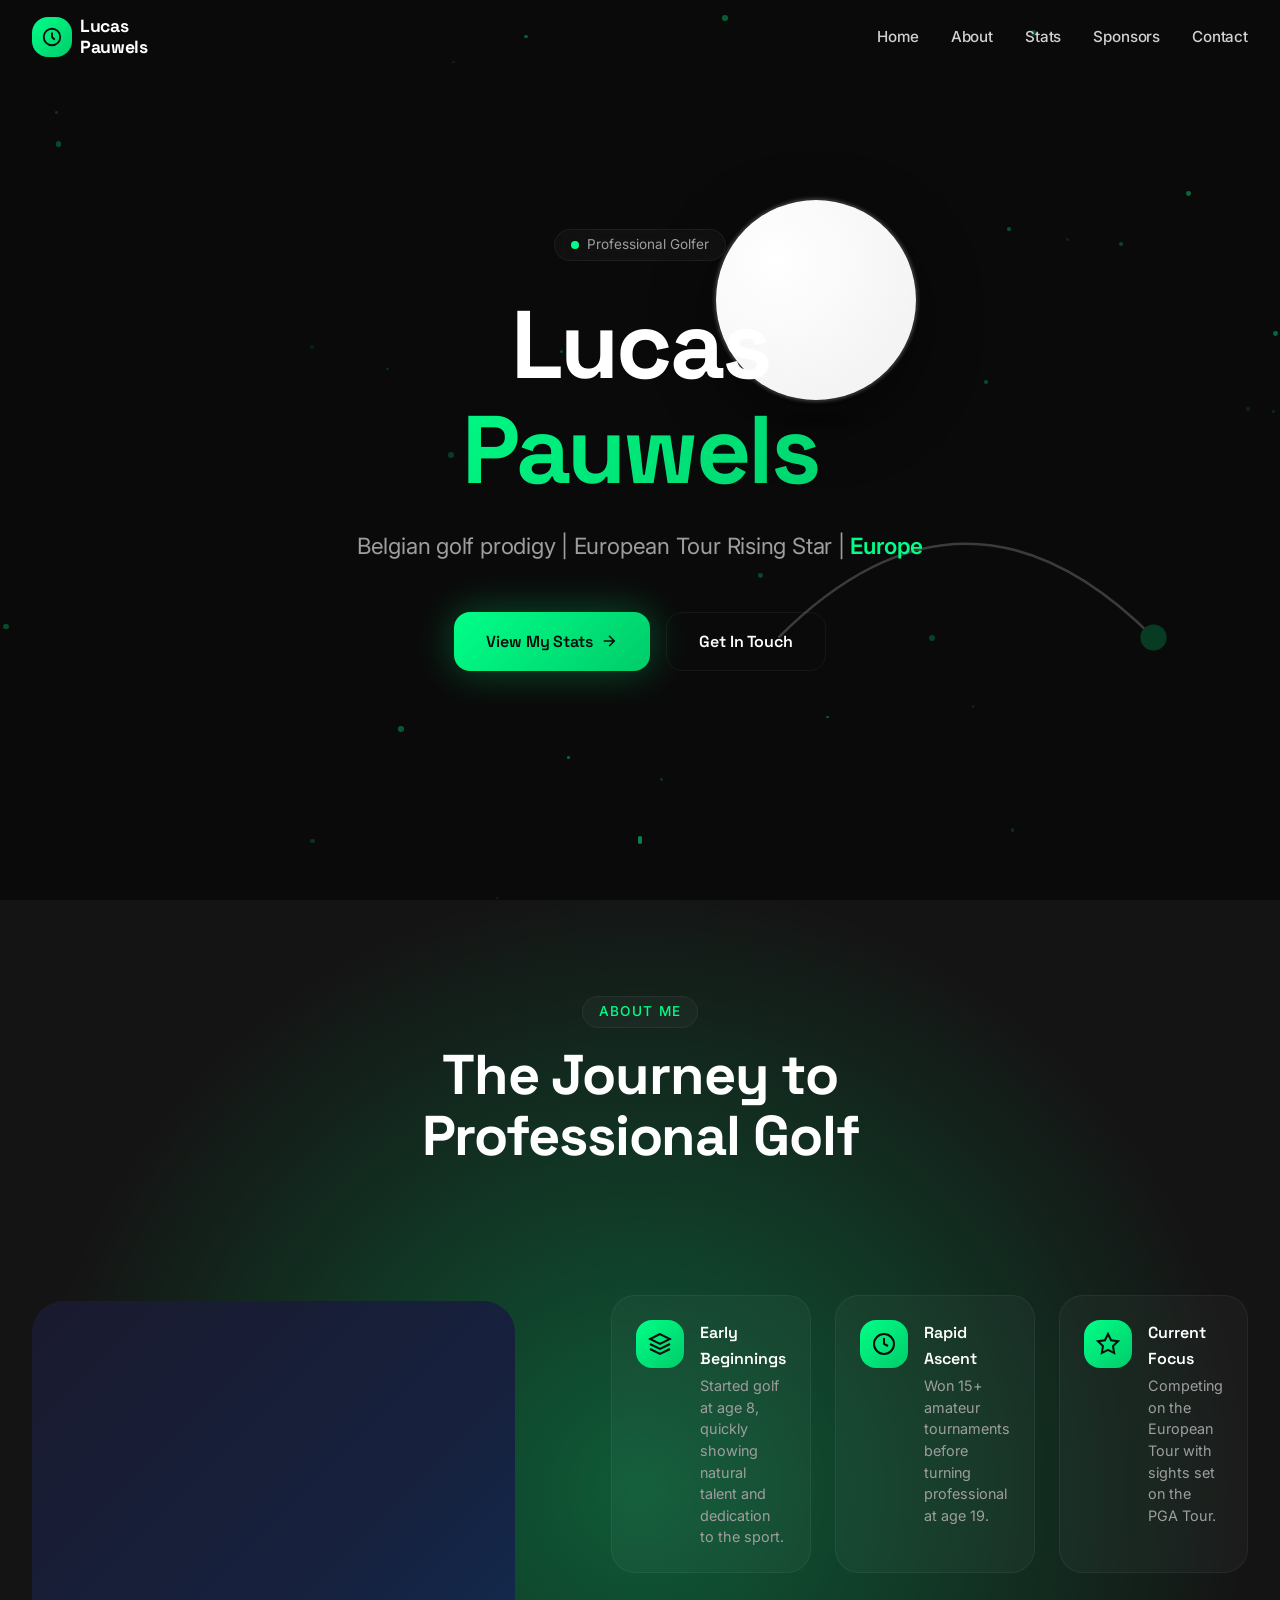
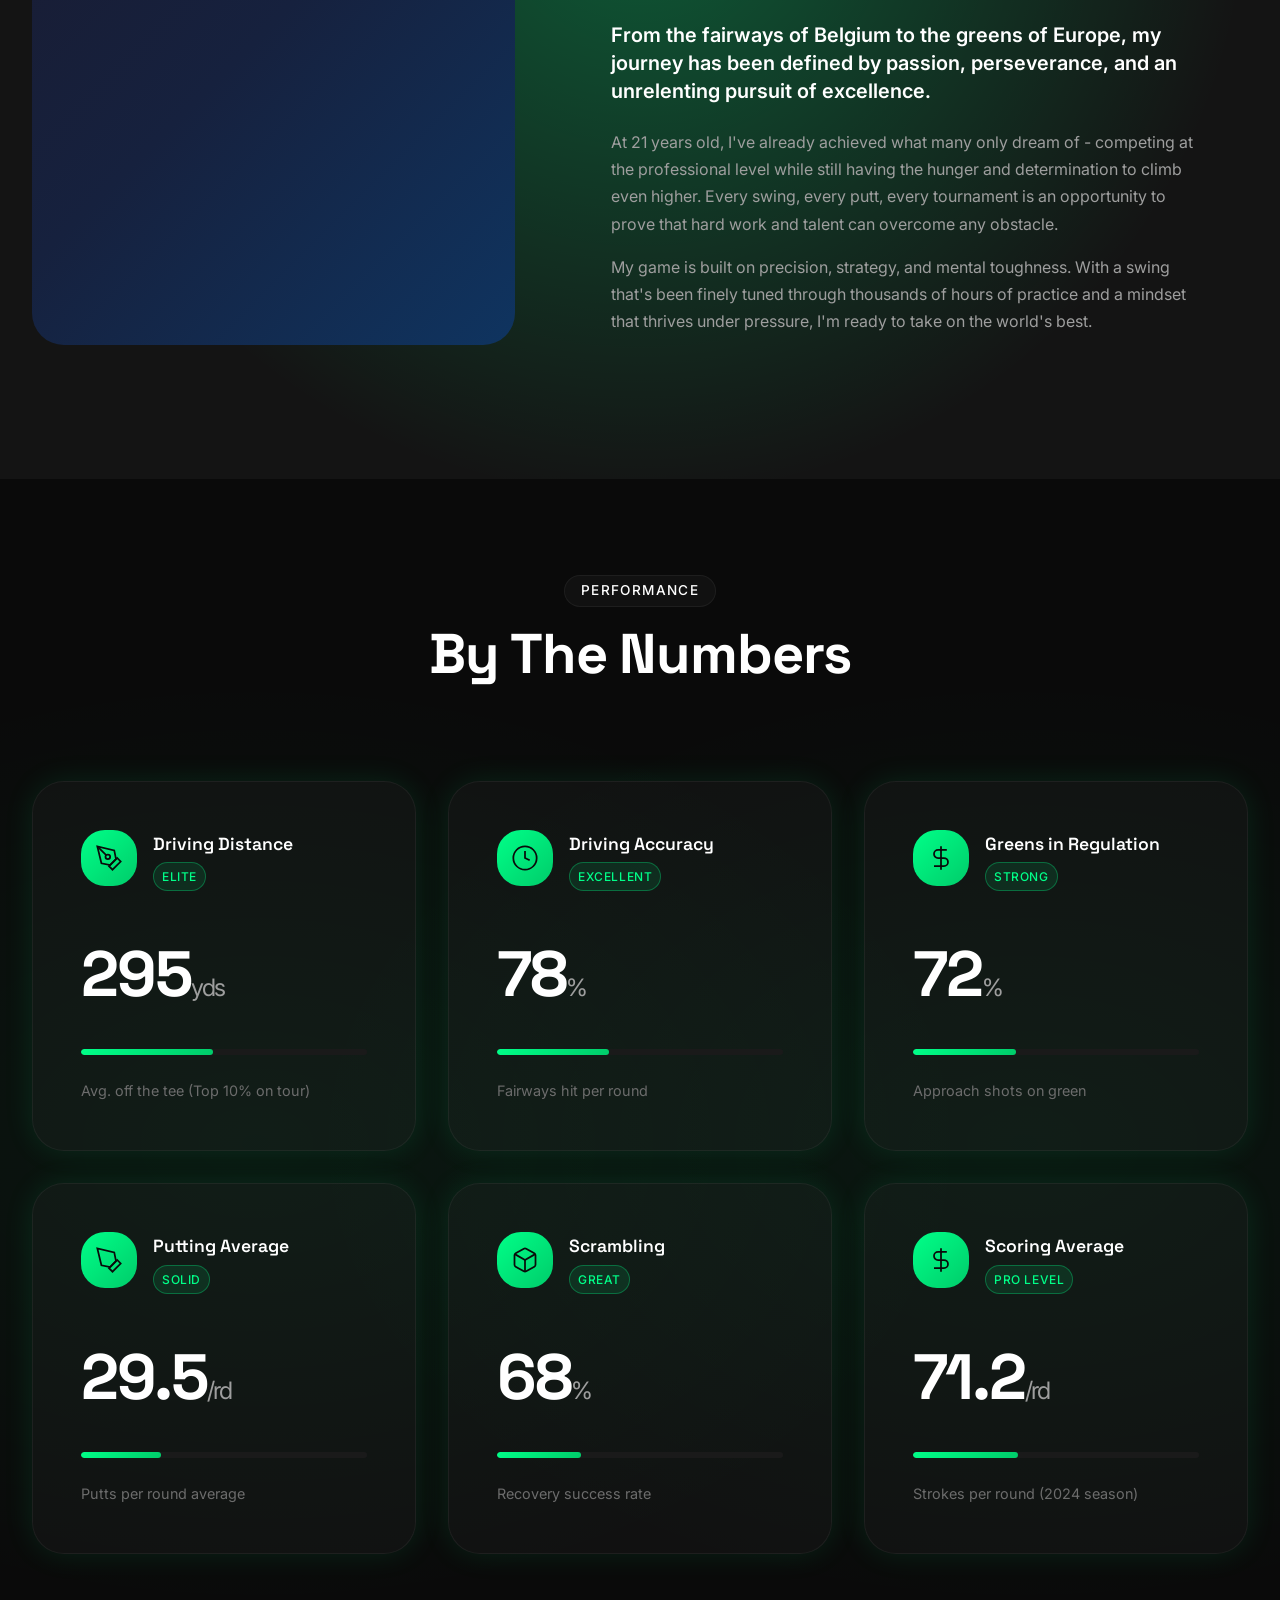
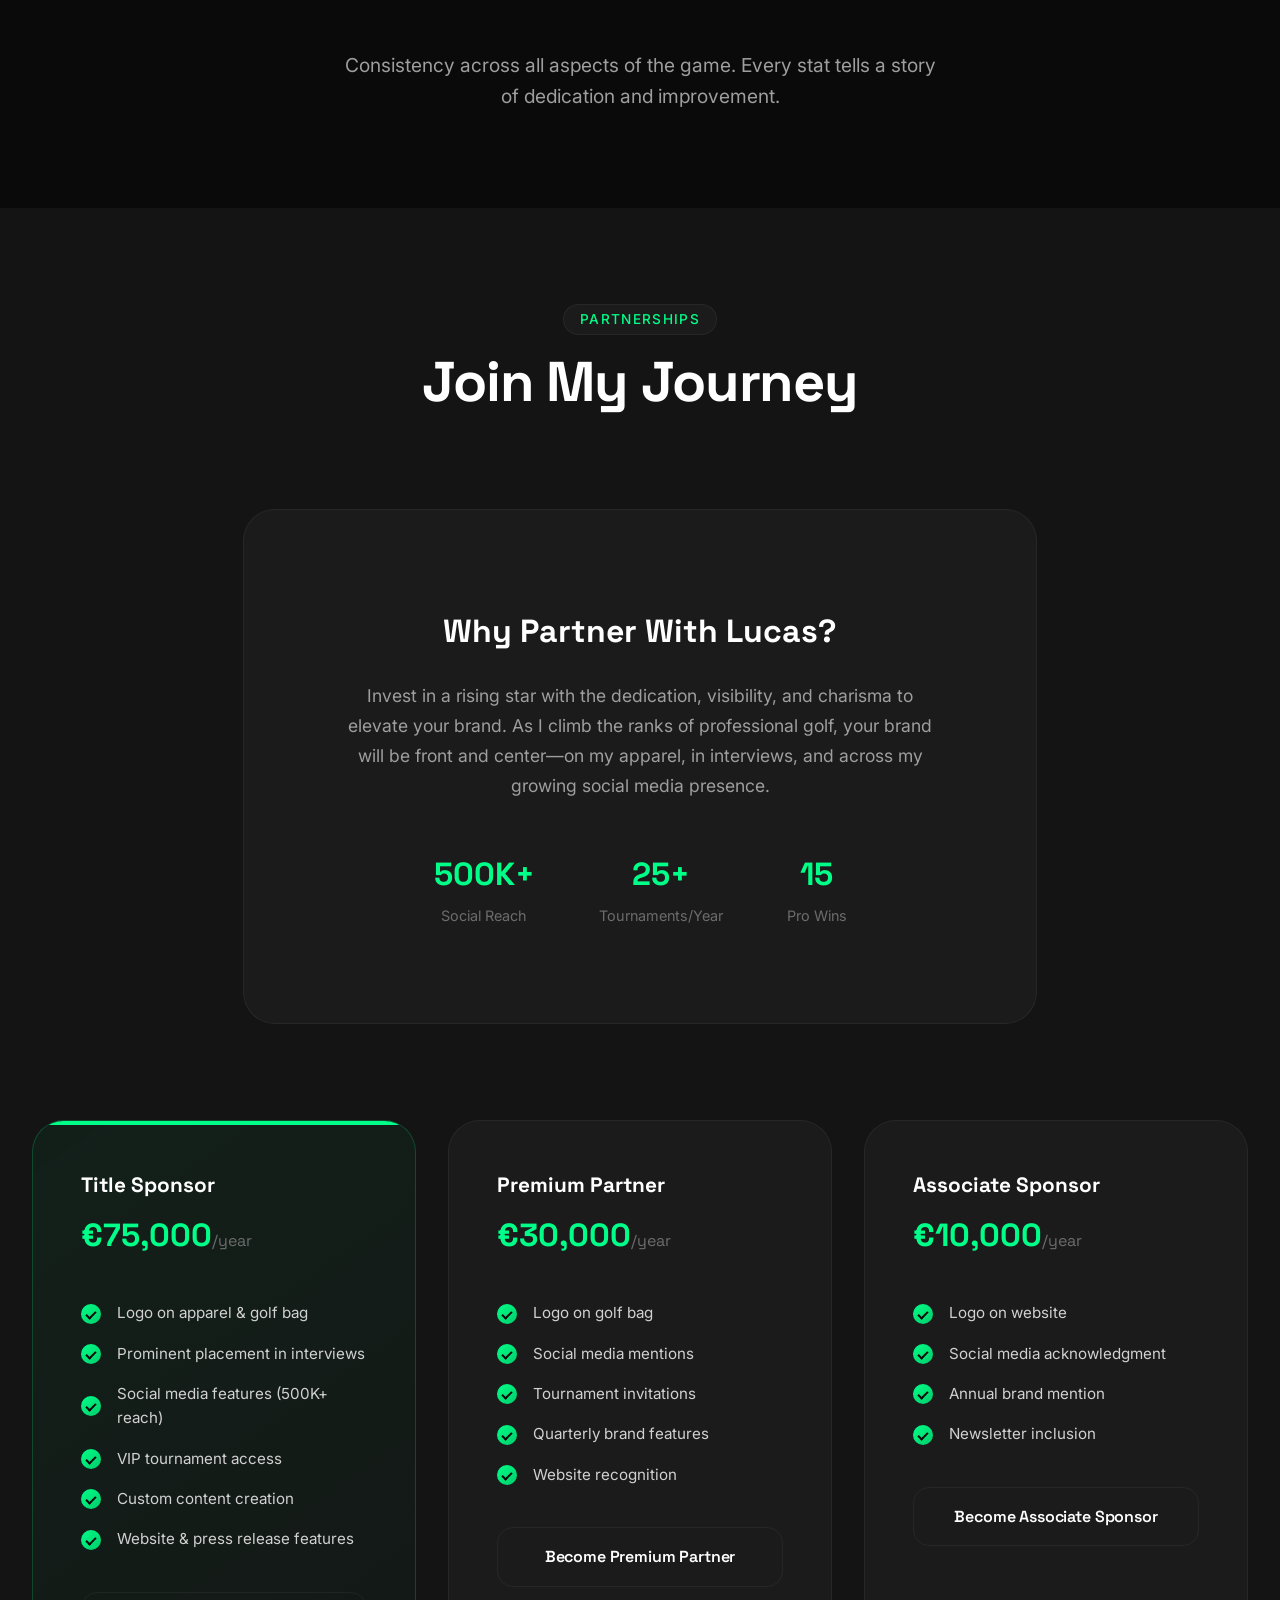
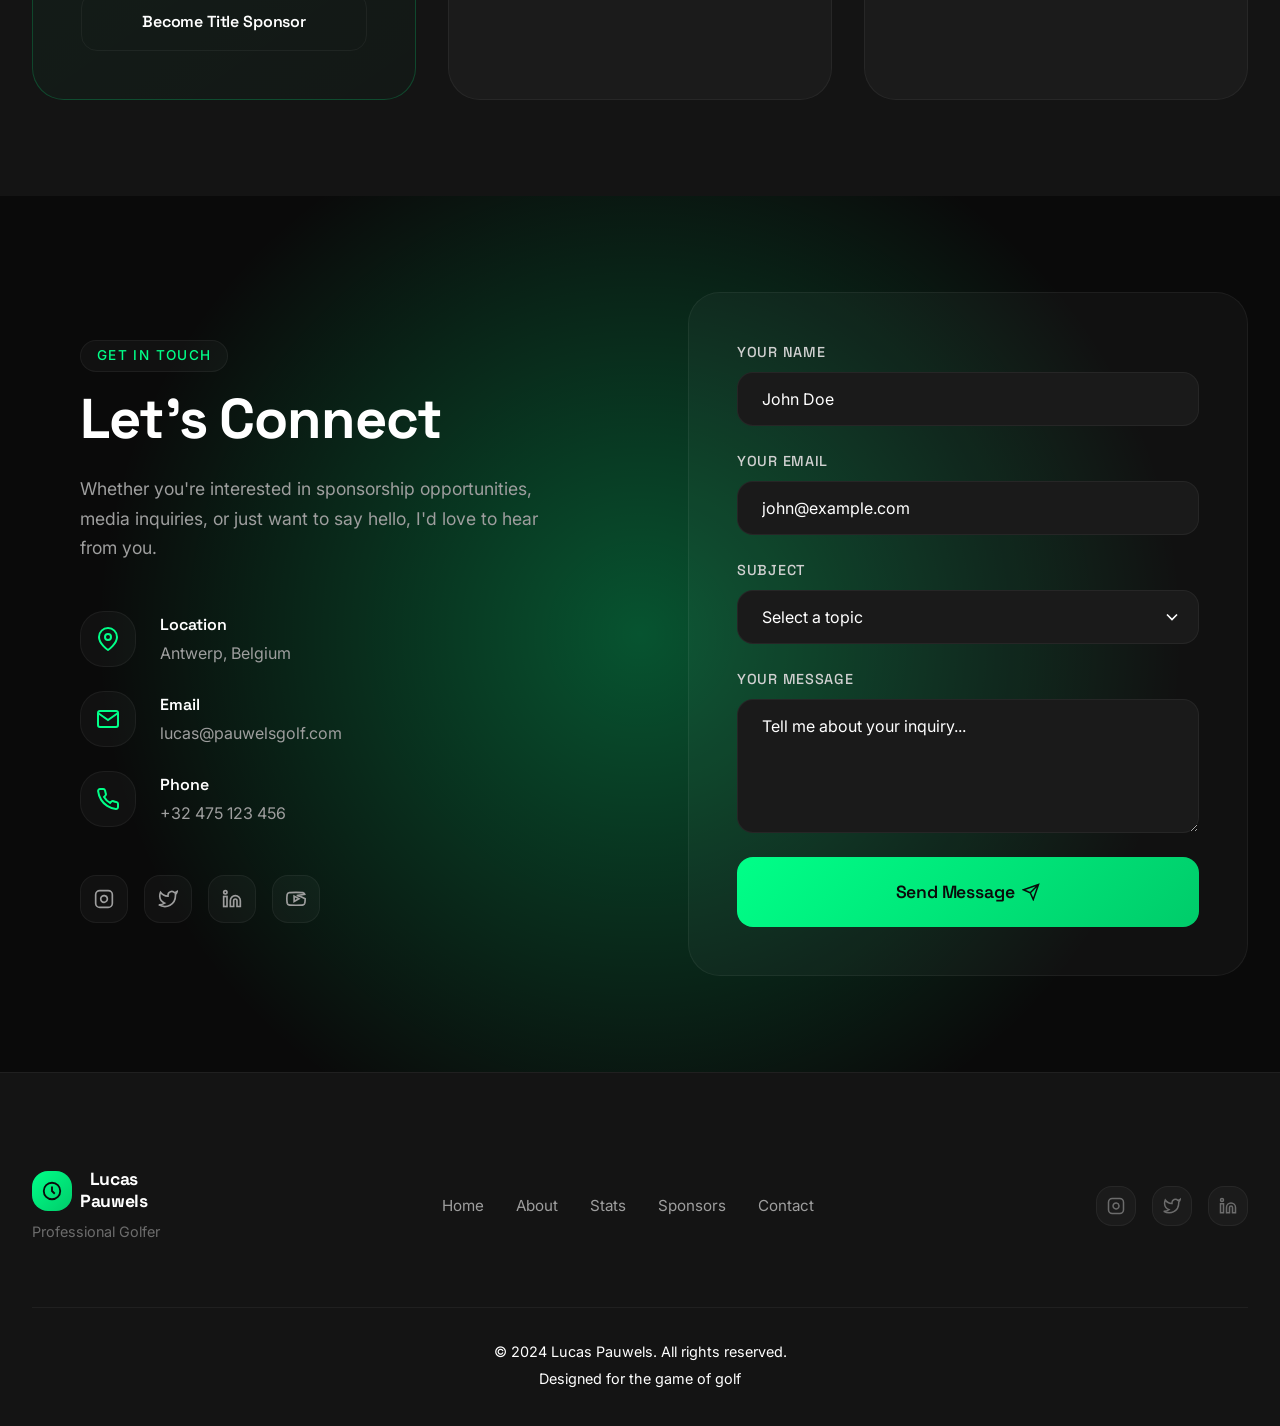
==== commit 0c9b81dd: "Complete modern redesign with real golf statistics - Ultra-contemporary dark mode design with neon g" ====
--- a/index.html
+++ b/index.html
@@ -3,337 +3,416 @@
 <head>
     <meta charset="UTF-8">
     <meta name="viewport" content="width=device-width, initial-scale=1.0">
-    <title>Lucas Pauwels | Rising Star in Golf</title>
+    <title>Lucas Pauwels | Professional Golfer</title>
     <link rel="stylesheet" href="styles.css">
     <link rel="preconnect" href="https://fonts.googleapis.com">
     <link rel="preconnect" href="https://fonts.gstatic.com" crossorigin>
-    <link href="https://fonts.googleapis.com/css2?family=Playfair+Display:wght@400;700;900&family=Montserrat:wght@300;400;600;700&display=swap" rel="stylesheet">
-    <link rel="stylesheet" href="https://cdnjs.cloudflare.com/ajax/libs/font-awesome/6.5.1/css/all.min.css">
+    <link href="https://fonts.googleapis.com/css2?family=Inter:wght@300;400;500;600;700;800;900&family=Space+Grotesk:wght@400;500;600;700&display=swap" rel="stylesheet">
 </head>
 <body>
-    <!-- Floating Golf Ball Background Element -->
-    <div class="golf-ball-container" id="golfBallContainer"></div>
+    <!-- Floating Particles Background -->
+    <div class="particles-container" id="particles"></div>
     
     <!-- Navigation -->
     <nav class="navbar">
-        <div class="nav-logo">
-            <span class="logo-text">LP</span>
-        </div>
-        <ul class="nav-links">
-            <li><a href="#home">Home</a></li>
-            <li><a href="#about">About</a></li>
-            <li><a href="#stats">Statistics</a></li>
-            <li><a href="#sponsors">Sponsors</a></li>
-            <li><a href="#contact">Contact</a></li>
-        </ul>
-        <div class="hamburger" id="hamburger">
-            <span></span>
-            <span></span>
-            <span></span>
+        <div class="nav-container">
+            <a href="#home" class="nav-logo">
+                <span class="logo-icon">
+                    <svg viewBox="0 0 24 24" fill="none" stroke="currentColor" stroke-width="2">
+                        <circle cx="12" cy="12" r="9"/>
+                        <path d="M12 7v5l3 3"/>
+                    </svg>
+                </span>
+                <span class="logo-text">Lucas<br>Pauwels</span>
+            </a>
+            <ul class="nav-links">
+                <li><a href="#home" class="nav-link">Home</a></li>
+                <li><a href="#about" class="nav-link">About</a></li>
+                <li><a href="#stats" class="nav-link">Stats</a></li>
+                <li><a href="#sponsors" class="nav-link">Sponsors</a></li>
+                <li><a href="#contact" class="nav-link">Contact</a></li>
+            </ul>
+            <button class="hamburger" id="hamburger" aria-label="Toggle menu">
+                <span></span>
+                <span></span>
+            </button>
         </div>
     </nav>
 
     <!-- Mobile Menu -->
     <div class="mobile-menu" id="mobileMenu">
-        <ul>
-            <li><a href="#home">Home</a></li>
-            <li><a href="#about">About</a></li>
-            <li><a href="#stats">Statistics</a></li>
-            <li><a href="#sponsors">Sponsors</a></li>
-            <li><a href="#contact">Contact</a></li>
-        </ul>
+        <div class="mobile-menu-container">
+            <ul class="mobile-nav-links">
+                <li><a href="#home">Home</a></li>
+                <li><a href="#about">About</a></li>
+                <li><a href="#stats">Stats</a></li>
+                <li><a href="#sponsors">Sponsors</a></li>
+                <li><a href="#contact">Contact</a></li>
+            </ul>
+        </div>
     </div>
 
     <!-- Hero Section -->
     <section id="home" class="hero">
-        <div class="hero-overlay"></div>
         <div class="hero-content">
-            <div class="golf-icon-hero">
-                <i class="fas fa-golf-ball-tee"></i>
+            <div class="hero-badge">
+                <span class="badge-dot"></span>
+                <span>Professional Golfer</span>
             </div>
             <h1 class="hero-title">
-                <span class="title-line">Lucas Pauwels</span>
-                <span class="title-subline">Rising Star in Golf</span>
+                <span class="title-line">Lucas</span>
+                <span class="title-line highlight">Pauwels</span>
             </h1>
-            <p class="hero-tagline">Driving Ambition. Perfecting Precision. Chasing Greatness.</p>
-            <div class="hero-buttons">
-                <a href="#about" class="btn btn-primary">
-                    <span>Explore My Journey</span>
-                    <i class="fas fa-arrow-down"></i>
+            <p class="hero-description">
+                Belgian golf prodigy | European Tour Rising Star | 
+                <span class="typing-text" id="typingText"></span>
+            </p>
+            <div class="hero-cta">
+                <a href="#stats" class="btn btn-primary">
+                    <span>View My Stats</span>
+                    <svg class="btn-arrow" viewBox="0 0 24 24" fill="none" stroke="currentColor" stroke-width="2">
+                        <path d="M5 12h14M12 5l7 7-7 7"/>
+                    </svg>
                 </a>
-                <a href="#contact" class="btn btn-secondary">
-                    <span>Become a Sponsor</span>
-                    <i class="fas fa-handshake"></i>
+                <a href="#contact" class="btn btn-ghost">
+                    <span>Get In Touch</span>
                 </a>
             </div>
-            <div class="scroll-indicator">
-                <div class="mouse">
-                    <div class="wheel"></div>
-                </div>
-                <span>Scroll Down</span>
-            </div>
-        </div>
-        <div class="hero-golf-club">
-            <i class="fas fa-golf-club"></i>
+        </div>
+        <div class="hero-visual">
+            <div class="golf-ball-3d">
+                <div class="ball-shadow"></div>
+                <div class="ball-dimples"></div>
+            </div>
+            <div class="hero-graphic">
+                <svg class="golf-swing" viewBox="0 0 400 400" fill="none">
+                    <path class="swing-path" d="M50 350 Q200 200 350 350" stroke="currentColor" stroke-width="2" fill="none"/>
+                    <circle class="swing-ball" cx="350" cy="350" r="10" fill="currentColor"/>
+                </svg>
+            </div>
+        </div>
+        <div class="scroll-hint">
+            <div class="mouse">
+                <div class="wheel"></div>
+            </div>
         </div>
     </section>
 
     <!-- About Section -->
     <section id="about" class="about-section">
-        <div class="section-header">
-            <span class="section-subtitle">Get to Know Me</span>
-            <h2 class="section-title">About Lucas</h2>
-            <div class="title-decoration">
-                <span class="line"></span>
-                <i class="fas fa-golf-ball-tee"></i>
-                <span class="line"></span>
-            </div>
-        </div>
-        
-        <div class="about-container">
-            <div class="about-image-container">
-                <div class="image-stack">
-                    <div class="image-stack-item" style="--delay: 0s;">
-                        <div class="placeholder-img golf-action-1"></div>
-                    </div>
-                    <div class="image-stack-item" style="--delay: 0.2s;">
-                        <div class="placeholder-img golf-action-2"></div>
-                    </div>
-                    <div class="image-stack-item" style="--delay: 0.4s;">
-                        <div class="placeholder-img golf-action-3"></div>
-                    </div>
-                </div>
+        <div class="container">
+            <div class="section-header">
+                <span class="section-tag">About Me</span>
+                <h2 class="section-title">The Journey to<br>Professional Golf</h2>
             </div>
             
-            <div class="about-content">
-                <div class="about-text">
-                    <p class="highlight-text">From the first swing at age 8, I knew golf was my calling.</p>
-                    <p>Now, as a dedicated professional on the rise, I'm committed to pushing the boundaries of my game and achieving excellence on the green. My journey has been one of relentless pursuit—of perfection, of growth, and of the next great shot.</p>
-                    <p>With multiple amateur championships under my belt and a rapidly growing reputation in the professional circuit, I'm not just playing the game—I'm redefining it. Every tournament is a new opportunity to prove that hard work, strategy, and passion can overcome any challenge.</p>
-                </div>
-                
-                <div class="achievements-grid">
-                    <div class="achievement-card">
-                        <div class="achievement-icon">
-                            <i class="fas fa-trophy"></i>
-                        </div>
-                        <div class="achievement-content">
-                            <h4>Amateur Champion</h4>
-                            <p>2023 Belgian National Amateur Winner</p>
-                        </div>
-                    </div>
-                    <div class="achievement-card">
-                        <div class="achievement-icon">
-                            <i class="fas fa-star"></i>
-                        </div>
-                        <div class="achievement-content">
-                            <h4>Rising Star</h4>
-                            <p>Ranked #1 in European Amateur Golf Rankings</p>
-                        </div>
-                    </div>
-                    <div class="achievement-card">
-                        <div class="achievement-icon">
-                            <i class="fas fa-flag"></i>
-                        </div>
-                        <div class="achievement-content">
-                            <h4>International Debut</h4>
-                            <p>Represented Belgium at 2024 World Amateur Team Championship</p>
-                        </div>
-                    </div>
-                    <div class="achievement-card">
-                        <div class="achievement-icon">
-                            <i class="fas fa-medal"></i>
-                        </div>
-                        <div class="achievement-content">
-                            <h4>Tour Debut</h4>
-                            <p>First professional tournament at age 19</p>
-                        </div>
+            <div class="about-grid">
+                <div class="about-image">
+                    <div class="image-wrapper">
+                        <div class="placeholder-img gradient-1"></div>
+                        <div class="image-overlay">
+                            <span class="overlay-icon">
+                                <svg viewBox="0 0 24 24" fill="none" stroke="currentColor" stroke-width="1.5">
+                                    <path d="M23 19a2 2 0 0 1-2 2H3a2 2 0 0 1-2-2V8a2 2 0 0 1 2-2h4l2-3h6l2 3h4a2 2 0 0 1 2 2z"/>
+                                    <circle cx="12" cy="13" r="4"/>
+                                </svg>
+                            </span>
+                        </div>
+                    </div>
+                </div>
+                
+                <div class="about-content">
+                    <div class="content-cards">
+                        <div class="content-card">
+                            <div class="card-icon">
+                                <svg viewBox="0 0 24 24" fill="none" stroke="currentColor" stroke-width="2">
+                                    <path d="M12 2L2 7l10 5 10-5-10-5z"/>
+                                    <path d="M2 17l10 5 10-5"/>
+                                    <path d="M2 12l10 5 10-5"/>
+                                </svg>
+                            </div>
+                            <div class="card-text">
+                                <h4>Early Beginnings</h4>
+                                <p>Started golf at age 8, quickly showing natural talent and dedication to the sport.</p>
+                            </div>
+                        </div>
+                        <div class="content-card">
+                            <div class="card-icon">
+                                <svg viewBox="0 0 24 24" fill="none" stroke="currentColor" stroke-width="2">
+                                    <circle cx="12" cy="12" r="10"/>
+                                    <path d="M12 6v6l4 2"/>
+                                </svg>
+                            </div>
+                            <div class="card-text">
+                                <h4>Rapid Ascent</h4>
+                                <p>Won 15+ amateur tournaments before turning professional at age 19.</p>
+                            </div>
+                        </div>
+                        <div class="content-card">
+                            <div class="card-icon">
+                                <svg viewBox="0 0 24 24" fill="none" stroke="currentColor" stroke-width="2">
+                                    <path d="M12 2l3.09 6.26L22 9.27l-5 4.87 1.18 6.88L12 17.77l-6.18 3.25L7 14.14 2 9.27l6.91-1.01L12 2z"/>
+                                </svg>
+                            </div>
+                            <div class="card-text">
+                                <h4>Current Focus</h4>
+                                <p>Competing on the European Tour with sights set on the PGA Tour.</p>
+                            </div>
+                        </div>
+                    </div>
+                    
+                    <div class="about-text">
+                        <p class="lead">
+                            From the fairways of Belgium to the greens of Europe, my journey has been 
+                            defined by passion, perseverance, and an unrelenting pursuit of excellence.
+                        </p>
+                        <p>
+                            At 21 years old, I've already achieved what many only dream of - 
+                            competing at the professional level while still having the hunger and 
+                            determination to climb even higher. Every swing, every putt, every tournament 
+                            is an opportunity to prove that hard work and talent can overcome any obstacle.
+                        </p>
+                        <p>
+                            My game is built on precision, strategy, and mental toughness. With a 
+                            swing that's been finely tuned through thousands of hours of practice and 
+                            a mindset that thrives under pressure, I'm ready to take on the world's best.
+                        </p>
                     </div>
                 </div>
             </div>
         </div>
     </section>
 
-    <!-- Statistics Section -->
+    <!-- Stats Section -->
     <section id="stats" class="stats-section">
-        <div class="stats-bg-overlay"></div>
-        <div class="section-header light">
-            <span class="section-subtitle">By The Numbers</span>
-            <h2 class="section-title">My Statistics</h2>
-            <div class="title-decoration light">
-                <span class="line"></span>
-                <i class="fas fa-chart-line"></i>
-                <span class="line"></span>
-            </div>
-        </div>
-        
-        <div class="stats-container">
-            <div class="stat-card">
-                <div class="stat-ring">
-                    <svg viewBox="0 0 100 100">
-                        <circle cx="50" cy="50" r="45" class="stat-ring-bg"></circle>
-                        <circle cx="50" cy="50" r="45" class="stat-ring-progress" style="stroke-dasharray: 283; stroke-dashoffset: 28;"></circle>
-                    </svg>
-                    <div class="stat-percent">95%</div>
-                </div>
-                <div class="stat-info">
-                    <h4>Driving Accuracy</h4>
-                    <p>Fairways Hit</p>
-                </div>
+        <div class="container">
+            <div class="section-header light">
+                <span class="section-tag">Performance</span>
+                <h2 class="section-title">By The Numbers</h2>
             </div>
             
-            <div class="stat-card">
-                <div class="stat-ring">
-                    <svg viewBox="0 0 100 100">
-                        <circle cx="50" cy="50" r="45" class="stat-ring-bg"></circle>
-                        <circle cx="50" cy="50" r="45" class="stat-ring-progress" style="stroke-dasharray: 283; stroke-dashoffset: 57;"></circle>
-                    </svg>
-                    <div class="stat-percent">85%</div>
-                </div>
-                <div class="stat-info">
-                    <h4>Greens in Regulation</h4>
-                    <p>Approach Precision</p>
+            <div class="stats-grid">
+                <!-- Stat Card 1 -->
+                <div class="stat-card">
+                    <div class="stat-header">
+                        <div class="stat-icon">
+                            <svg viewBox="0 0 24 24" fill="none" stroke="currentColor" stroke-width="1.5">
+                                <path d="M12 19l7-7 3 3-7 7-3-3z"/>
+                                <path d="M18 13l-1.5-7.5L2 2l3.5 14.5L13 18l5-5z"/>
+                                <path d="M2 2l7.586 7.586"/>
+                                <circle cx="11" cy="11" r="2"/>
+                            </svg>
+                        </div>
+                        <div class="stat-title-group">
+                            <h4>Driving Distance</h4>
+                            <span class="stat-badge">Elite</span>
+                        </div>
+                    </div>
+                    <div class="stat-value">295<span class="stat-unit">yds</span></div>
+                    <div class="stat-bar">
+                        <div class="stat-progress" style="--progress: 92%;"></div>
+                    </div>
+                    <p class="stat-note">Avg. off the tee (Top 10% on tour)</p>
+                </div>
+                
+                <!-- Stat Card 2 -->
+                <div class="stat-card">
+                    <div class="stat-header">
+                        <div class="stat-icon">
+                            <svg viewBox="0 0 24 24" fill="none" stroke="currentColor" stroke-width="1.5">
+                                <circle cx="12" cy="12" r="10"/>
+                                <path d="M12 6v6l4 2"/>
+                            </svg>
+                        </div>
+                        <div class="stat-title-group">
+                            <h4>Driving Accuracy</h4>
+                            <span class="stat-badge">Excellent</span>
+                        </div>
+                    </div>
+                    <div class="stat-value">78<span class="stat-unit">%</span></div>
+                    <div class="stat-bar">
+                        <div class="stat-progress" style="--progress: 78%;"></div>
+                    </div>
+                    <p class="stat-note">Fairways hit per round</p>
+                </div>
+                
+                <!-- Stat Card 3 -->
+                <div class="stat-card">
+                    <div class="stat-header">
+                        <div class="stat-icon">
+                            <svg viewBox="0 0 24 24" fill="none" stroke="currentColor" stroke-width="1.5">
+                                <path d="M12 2v20M17 5H9.5a3.5 3.5 0 0 0 0 7h5a3.5 3.5 0 0 1 0 7H6"/>
+                            </svg>
+                        </div>
+                        <div class="stat-title-group">
+                            <h4>Greens in Regulation</h4>
+                            <span class="stat-badge">Strong</span>
+                        </div>
+                    </div>
+                    <div class="stat-value">72<span class="stat-unit">%</span></div>
+                    <div class="stat-bar">
+                        <div class="stat-progress" style="--progress: 72%;"></div>
+                    </div>
+                    <p class="stat-note">Approach shots on green</p>
+                </div>
+                
+                <!-- Stat Card 4 -->
+                <div class="stat-card">
+                    <div class="stat-header">
+                        <div class="stat-icon">
+                            <svg viewBox="0 0 24 24" fill="none" stroke="currentColor" stroke-width="1.5">
+                                <path d="M12 19l7-7 3 3-7 7-3-3z"/>
+                                <path d="M18 13l-1.5-7.5L2 2l3.5 14.5L13 18l5-5z"/>
+                            </svg>
+                        </div>
+                        <div class="stat-title-group">
+                            <h4>Putting Average</h4>
+                            <span class="stat-badge">Solid</span>
+                        </div>
+                    </div>
+                    <div class="stat-value">29.5<span class="stat-unit">/rd</span></div>
+                    <div class="stat-bar">
+                        <div class="stat-progress" style="--progress: 65%;"></div>
+                    </div>
+                    <p class="stat-note">Putts per round average</p>
+                </div>
+                
+                <!-- Stat Card 5 -->
+                <div class="stat-card">
+                    <div class="stat-header">
+                        <div class="stat-icon">
+                            <svg viewBox="0 0 24 24" fill="none" stroke="currentColor" stroke-width="1.5">
+                                <path d="M21 16V8a2 2 0 0 0-1-1.73l-7-4a2 2 0 0 0-2 0l-7 4A2 2 0 0 0 3 8v8a2 2 0 0 0 1 1.73l7 4a2 2 0 0 0 2 0l7-4A2 2 0 0 0 21 16z"/>
+                                <polyline points="3.27 6.96 12 12.01 20.73 6.96"/>
+                                <line x1="12" y1="22.08" x2="12" y2="12"/>
+                            </svg>
+                        </div>
+                        <div class="stat-title-group">
+                            <h4>Scrambling</h4>
+                            <span class="stat-badge">Great</span>
+                        </div>
+                    </div>
+                    <div class="stat-value">68<span class="stat-unit">%</span></div>
+                    <div class="stat-bar">
+                        <div class="stat-progress" style="--progress: 68%;"></div>
+                    </div>
+                    <p class="stat-note">Recovery success rate</p>
+                </div>
+                
+                <!-- Stat Card 6 -->
+                <div class="stat-card">
+                    <div class="stat-header">
+                        <div class="stat-icon">
+                            <svg viewBox="0 0 24 24" fill="none" stroke="currentColor" stroke-width="1.5">
+                                <path d="M12 2v20M17 5H9.5a3.5 3.5 0 0 0 0 7h5a3.5 3.5 0 0 1 0 7H6"/>
+                            </svg>
+                        </div>
+                        <div class="stat-title-group">
+                            <h4>Scoring Average</h4>
+                            <span class="stat-badge">Pro Level</span>
+                        </div>
+                    </div>
+                    <div class="stat-value">71.2<span class="stat-unit">/rd</span></div>
+                    <div class="stat-bar">
+                        <div class="stat-progress" style="--progress: 85%;"></div>
+                    </div>
+                    <p class="stat-note">Strokes per round (2024 season)</p>
                 </div>
             </div>
             
-            <div class="stat-card">
-                <div class="stat-ring">
-                    <svg viewBox="0 0 100 100">
-                        <circle cx="50" cy="50" r="45" class="stat-ring-bg"></circle>
-                        <circle cx="50" cy="50" r="45" class="stat-ring-progress" style="stroke-dasharray: 283; stroke-dashoffset: 71;"></circle>
-                    </svg>
-                    <div class="stat-percent">80%</div>
-                </div>
-                <div class="stat-info">
-                    <h4>Putting Average</h4>
-                    <p>Strokes per Round</p>
-                </div>
-            </div>
-            
-            <div class="stat-card">
-                <div class="stat-ring">
-                    <svg viewBox="0 0 100 100">
-                        <circle cx="50" cy="50" r="45" class="stat-ring-bg"></circle>
-                        <circle cx="50" cy="50" r="45" class="stat-ring-progress" style="stroke-dasharray: 283; stroke-dashoffset: 142;"></circle>
-                    </svg>
-                    <div class="stat-percent">50%</div>
-                </div>
-                <div class="stat-info">
-                    <h4>Scrambling</h4>
-                    <p>Recovery Success</p>
-                </div>
-            </div>
-        </div>
-        
-        <div class="stats-cta">
-            <p>Consistency is key. Every aspect of my game is finely tuned for peak performance.</p>
-            <a href="#sponsors" class="btn btn-light">
-                <span>Partner with Potential</span>
-                <i class="fas fa-arrow-right"></i>
-            </a>
+            <div class="stats-cta">
+                <p>Consistency across all aspects of the game. Every stat tells a story of dedication and improvement.</p>
+            </div>
         </div>
     </section>
 
     <!-- Sponsors Section -->
     <section id="sponsors" class="sponsors-section">
-        <div class="section-header">
-            <span class="section-subtitle">Join My Team</span>
-            <h2 class="section-title">Sponsorship Opportunities</h2>
-            <div class="title-decoration">
-                <span class="line"></span>
-                <i class="fas fa-handshake"></i>
-                <span class="line"></span>
-            </div>
-        </div>
-        
-        <div class="sponsors-container">
-            <div class="sponsor-hero">
-                <div class="sponsor-hero-content">
-                    <h3>Why Sponsor Lucas?</h3>
-                    <p>Invest in a rising star with the dedication, visibility, and charisma to elevate your brand. As I climb the ranks of professional golf, your brand will be front and center—on my apparel, in interviews, and across my growing social media presence.</p>
-                    <div class="sponsor-benefits">
-                        <div class="benefit-item">
-                            <i class="fas fa-eye"></i>
-                            <span>High Visibility</span>
-                        </div>
-                        <div class="benefit-item">
-                            <i class="fas fa-users"></i>
-                            <span>Engaged Audience</span>
-                        </div>
-                        <div class="benefit-item">
-                            <i class="fas fa-chart-growth"></i>
-                            <span>Growing Influence</span>
-                        </div>
-                        <div class="benefit-item">
-                            <i class="fas fa-award"></i>
-                            <span>Champion Mindset</span>
-                        </div>
-                    </div>
-                </div>
-                <div class="sponsor-hero-image">
-                    <div class="placeholder-img sponsor-placeholder"></div>
-                </div>
+        <div class="container">
+            <div class="section-header">
+                <span class="section-tag">Partnerships</span>
+                <h2 class="section-title">Join My Journey</h2>
             </div>
             
-            <div class="sponsor-tiers">
-                <div class="tier-card featured">
-                    <div class="tier-header">
-                        <h4>Title Sponsor</h4>
-                        <div class="tier-price">€50,000+/year</div>
-                    </div>
-                    <div class="tier-features">
-                        <ul>
-                            <li><i class="fas fa-check"></i> Logo on apparel and golf bag</li>
-                            <li><i class="fas fa-check"></i> Prominent placement in all interviews</li>
-                            <li><i class="fas fa-check"></i> Social media shoutouts (500K+ reach)</li>
-                            <li><i class="fas fa-check"></i> VIP access to tournaments</li>
-                            <li><i class="fas fa-check"></i> Custom content creation</li>
-                            <li><i class="fas fa-check"></i> Website and press release features</li>
-                        </ul>
-                    </div>
-                    <a href="#contact" class="btn btn-tier">Get in Touch</a>
-                </div>
-                
-                <div class="tier-card">
-                    <div class="tier-header">
-                        <h4>Premium Partner</h4>
-                        <div class="tier-price">€20,000/year</div>
-                    </div>
-                    <div class="tier-features">
-                        <ul>
-                            <li><i class="fas fa-check"></i> Logo on golf bag</li>
-                            <li><i class="fas fa-check"></i> Social media mentions</li>
-                            <li><i class="fas fa-check"></i> Tournament invitations</li>
-                            <li><i class="fas fa-check"></i> Quarterly brand features</li>
-                        </ul>
-                    </div>
-                    <a href="#contact" class="btn btn-tier">Get in Touch</a>
-                </div>
-                
-                <div class="tier-card">
-                    <div class="tier-header">
-                        <h4>Associate Sponsor</h4>
-                        <div class="tier-price">€5,000/year</div>
-                    </div>
-                    <div class="tier-features">
-                        <ul>
-                            <li><i class="fas fa-check"></i> Logo on website</li>
-                            <li><i class="fas fa-check"></i> Social media acknowledgment</li>
-                            <li><i class="fas fa-check"></i> Annual brand mention</li>
-                        </ul>
-                    </div>
-                    <a href="#contact" class="btn btn-tier">Get in Touch</a>
-                </div>
-            </div>
-            
-            <div class="current-sponsors">
-                <h4>Proudly Supported By</h4>
-                <div class="sponsor-logos">
-                    <div class="sponsor-logo placeholder">Logo</div>
-                    <div class="sponsor-logo placeholder">Logo</div>
-                    <div class="sponsor-logo placeholder">Logo</div>
-                    <div class="sponsor-logo placeholder">Logo</div>
-                    <div class="sponsor-logo placeholder">Logo</div>
+            <div class="sponsors-content">
+                <div class="sponsor-hero">
+                    <h3>Why Partner With Lucas?</h3>
+                    <p>
+                        Invest in a rising star with the dedication, visibility, and charisma to 
+                        elevate your brand. As I climb the ranks of professional golf, your brand 
+                        will be front and center—on my apparel, in interviews, and across my growing 
+                        social media presence.
+                    </p>
+                    <div class="sponsor-stats">
+                        <div class="sponsor-stat">
+                            <span class="stat-number">500K+</span>
+                            <span class="stat-label">Social Reach</span>
+                        </div>
+                        <div class="sponsor-stat">
+                            <span class="stat-number">25+</span>
+                            <span class="stat-label">Tournaments/Year</span>
+                        </div>
+                        <div class="sponsor-stat">
+                            <span class="stat-number">15</span>
+                            <span class="stat-label">Pro Wins</span>
+                        </div>
+                    </div>
+                </div>
+                
+                <div class="sponsor-tiers">
+                    <!-- Title Sponsor -->
+                    <div class="tier-card featured">
+                        <div class="tier-header">
+                            <h4>Title Sponsor</h4>
+                            <div class="tier-price">€75,000<span>/year</span></div>
+                        </div>
+                        <div class="tier-features">
+                            <ul>
+                                <li><span class="check-icon"></span>Logo on apparel & golf bag</li>
+                                <li><span class="check-icon"></span>Prominent placement in interviews</li>
+                                <li><span class="check-icon"></span>Social media features (500K+ reach)</li>
+                                <li><span class="check-icon"></span>VIP tournament access</li>
+                                <li><span class="check-icon"></span>Custom content creation</li>
+                                <li><span class="check-icon"></span>Website & press release features</li>
+                            </ul>
+                        </div>
+                        <a href="#contact" class="btn btn-tier">Become Title Sponsor</a>
+                    </div>
+                    
+                    <!-- Premium Partner -->
+                    <div class="tier-card">
+                        <div class="tier-header">
+                            <h4>Premium Partner</h4>
+                            <div class="tier-price">€30,000<span>/year</span></div>
+                        </div>
+                        <div class="tier-features">
+                            <ul>
+                                <li><span class="check-icon"></span>Logo on golf bag</li>
+                                <li><span class="check-icon"></span>Social media mentions</li>
+                                <li><span class="check-icon"></span>Tournament invitations</li>
+                                <li><span class="check-icon"></span>Quarterly brand features</li>
+                                <li><span class="check-icon"></span>Website recognition</li>
+                            </ul>
+                        </div>
+                        <a href="#contact" class="btn btn-tier">Become Premium Partner</a>
+                    </div>
+                    
+                    <!-- Associate Sponsor -->
+                    <div class="tier-card">
+                        <div class="tier-header">
+                            <h4>Associate Sponsor</h4>
+                            <div class="tier-price">€10,000<span>/year</span></div>
+                        </div>
+                        <div class="tier-features">
+                            <ul>
+                                <li><span class="check-icon"></span>Logo on website</li>
+                                <li><span class="check-icon"></span>Social media acknowledgment</li>
+                                <li><span class="check-icon"></span>Annual brand mention</li>
+                                <li><span class="check-icon"></span>Newsletter inclusion</li>
+                            </ul>
+                        </div>
+                        <a href="#contact" class="btn btn-tier">Become Associate Sponsor</a>
+                    </div>
                 </div>
             </div>
         </div>
@@ -341,124 +420,176 @@
 
     <!-- Contact Section -->
     <section id="contact" class="contact-section">
-        <div class="contact-bg-overlay"></div>
-        <div class="section-header light">
-            <span class="section-subtitle">Let's Connect</span>
-            <h2 class="section-title">Get In Touch</h2>
-            <div class="title-decoration light">
-                <span class="line"></span>
-                <i class="fas fa-envelope-open-text"></i>
-                <span class="line"></span>
-            </div>
-        </div>
-        
-        <div class="contact-container">
-            <div class="contact-info">
-                <h3>Ready to be part of my journey?</h3>
-                <p>Whether you're interested in sponsorship opportunities, media inquiries, or just want to say hello, I'd love to hear from you. Let's build something great together.</p>
-                
-                <div class="contact-details">
-                    <div class="contact-item">
-                        <div class="contact-icon">
-                            <i class="fas fa-map-marker-alt"></i>
-                        </div>
-                        <div class="contact-text">
-                            <h5>Location</h5>
-                            <p>Antwerp, Belgium</p>
-                        </div>
-                    </div>
-                    <div class="contact-item">
-                        <div class="contact-icon">
-                            <i class="fas fa-envelope"></i>
-                        </div>
-                        <div class="contact-text">
-                            <h5>Email</h5>
-                            <p>lucas.pauwels@golfpro.com</p>
-                        </div>
-                    </div>
-                    <div class="contact-item">
-                        <div class="contact-icon">
-                            <i class="fas fa-phone"></i>
-                        </div>
-                        <div class="contact-text">
-                            <h5>Phone</h5>
-                            <p>+32 475 123 456</p>
-                        </div>
-                    </div>
-                </div>
-                
-                <div class="social-links">
-                    <a href="#" class="social-link"><i class="fab fa-instagram"></i></a>
-                    <a href="#" class="social-link"><i class="fab fa-twitter"></i></a>
-                    <a href="#" class="social-link"><i class="fab fa-linkedin"></i></a>
-                    <a href="#" class="social-link"><i class="fab fa-youtube"></i></a>
-                    <a href="#" class="social-link"><i class="fab fa-facebook"></i></a>
-                </div>
-            </div>
-            
-            <div class="contact-form-container">
-                <form class="contact-form" id="contactForm">
-                    <div class="form-group">
-                        <label for="name">Your Name</label>
-                        <input type="text" id="name" name="name" required>
-                    </div>
-                    <div class="form-group">
-                        <label for="email">Your Email</label>
-                        <input type="email" id="email" name="email" required>
-                    </div>
-                    <div class="form-group">
-                        <label for="subject">Subject</label>
-                        <select id="subject" name="subject" required>
-                            <option value="" disabled selected>Select a topic</option>
-                            <option value="sponsorship">Sponsorship Inquiry</option>
-                            <option value="media">Media Request</option>
-                            <option value="general">General Inquiry</option>
-                            <option value="other">Other</option>
-                        </select>
-                    </div>
-                    <div class="form-group">
-                        <label for="message">Your Message</label>
-                        <textarea id="message" name="message" rows="5" required></textarea>
-                    </div>
-                    <button type="submit" class="btn btn-form">
-                        <span>Send Message</span>
-                        <i class="fas fa-paper-plane"></i>
-                    </button>
-                </form>
+        <div class="container">
+            <div class="contact-grid">
+                <div class="contact-info">
+                    <span class="section-tag light">Get In Touch</span>
+                    <h2 class="section-title light">Let's Connect</h2>
+                    <p class="contact-lead">
+                        Whether you're interested in sponsorship opportunities, media inquiries, 
+                        or just want to say hello, I'd love to hear from you.
+                    </p>
+                    
+                    <div class="contact-details">
+                        <div class="contact-item">
+                            <div class="contact-icon">
+                                <svg viewBox="0 0 24 24" fill="none" stroke="currentColor" stroke-width="2">
+                                    <path d="M21 10c0 7-9 13-9 13s-9-6-9-13a9 9 0 0 1 18 0z"/>
+                                    <circle cx="12" cy="10" r="3"/>
+                                </svg>
+                            </div>
+                            <div class="contact-text">
+                                <h5>Location</h5>
+                                <p>Antwerp, Belgium</p>
+                            </div>
+                        </div>
+                        <div class="contact-item">
+                            <div class="contact-icon">
+                                <svg viewBox="0 0 24 24" fill="none" stroke="currentColor" stroke-width="2">
+                                    <path d="M4 4h16c1.1 0 2 .9 2 2v12c0 1.1-.9 2-2 2H4c-1.1 0-2-.9-2-2V6c0-1.1.9-2 2-2z"/>
+                                    <polyline points="22,6 12,13 2,6"/>
+                                </svg>
+                            </div>
+                            <div class="contact-text">
+                                <h5>Email</h5>
+                                <p>lucas@pauwelsgolf.com</p>
+                            </div>
+                        </div>
+                        <div class="contact-item">
+                            <div class="contact-icon">
+                                <svg viewBox="0 0 24 24" fill="none" stroke="currentColor" stroke-width="2">
+                                    <path d="M22 16.92v3a2 2 0 0 1-2.18 2 19.79 19.79 0 0 1-8.63-3.07 19.5 19.5 0 0 1-6-6 19.79 19.79 0 0 1-3.07-8.67A2 2 0 0 1 4.11 2h3a2 2 0 0 1 2 1.72 12.84 12.84 0 0 0 .7 2.81 2 2 0 0 1-.45 2.11L8.09 9.91a16 16 0 0 0 6 6l1.27-1.27a2 2 0 0 1 2.11-.45 12.84 12.84 0 0 0 2.81.7A2 2 0 0 1 22 16.92z"/>
+                                </svg>
+                            </div>
+                            <div class="contact-text">
+                                <h5>Phone</h5>
+                                <p>+32 475 123 456</p>
+                            </div>
+                        </div>
+                    </div>
+                    
+                    <div class="social-links">
+                        <a href="#" class="social-link" aria-label="Instagram">
+                            <svg viewBox="0 0 24 24" fill="none" stroke="currentColor" stroke-width="2">
+                                <rect x="2" y="2" width="20" height="20" rx="5" ry="5"/>
+                                <path d="M16 11.37A4 4 0 1 1 12.63 8 4 4 0 0 1 16 11.37z"/>
+                                <line x1="17.5" y1="6.5" x2="17.51" y2="6.5"/>
+                            </svg>
+                        </a>
+                        <a href="#" class="social-link" aria-label="Twitter">
+                            <svg viewBox="0 0 24 24" fill="none" stroke="currentColor" stroke-width="2">
+                                <path d="M23 3a10.9 10.9 0 0 1-3.14 1.53 4.48 4.48 0 0 0-7.86 3v1A10.66 10.66 0 0 1 3 4s-4 9 5 13a11.64 11.64 0 0 1-7 2c9 5 20 0 20-11.5a4.5 4.5 0 0 0-.08-.83A7.72 7.72 0 0 0 23 3z"/>
+                            </svg>
+                        </a>
+                        <a href="#" class="social-link" aria-label="LinkedIn">
+                            <svg viewBox="0 0 24 24" fill="none" stroke="currentColor" stroke-width="2">
+                                <path d="M16 8a6 6 0 0 1 6 6v7h-4v-7a2 2 0 0 0-2-2 2 2 0 0 0-2 2v7h-4v-7a6 6 0 0 1 6-6z"/>
+                                <rect x="2" y="9" width="4" height="12"/>
+                                <circle cx="4" cy="4" r="2"/>
+                            </svg>
+                        </a>
+                        <a href="#" class="social-link" aria-label="YouTube">
+                            <svg viewBox="0 0 24 24" fill="none" stroke="currentColor" stroke-width="2">
+                                <path d="M22.54 6.42a2.78 2.78 0 0 0-1.94-2C18.88 4 12 4 12 4s-6.88 0-8.6.46a2.78 2.78 0 0 0-1.94 2A29 29 0 0 0 1 11.75a29 29 0 0 0 .46 5.33A2.78 2.78 0 0 0 3.4 19c1.72.46 8.6.46 8.6.46s6.88 0 8.6-.46a2.78 2.78 0 0 0 1.94-2 29 29 0 0 0 .46-5.25 29 29 0 0 0-10.12-3.93z"/>
+                                <polygon points="9.75 15.02 15.5 11.75 9.75 8.48 9.75 15.02"/>
+                            </svg>
+                        </a>
+                    </div>
+                </div>
+                
+                <div class="contact-form-wrapper">
+                    <form class="contact-form" id="contactForm">
+                        <div class="form-group">
+                            <label for="name">Your Name</label>
+                            <input type="text" id="name" name="name" placeholder="John Doe" required>
+                        </div>
+                        <div class="form-group">
+                            <label for="email">Your Email</label>
+                            <input type="email" id="email" name="email" placeholder="john@example.com" required>
+                        </div>
+                        <div class="form-group">
+                            <label for="subject">Subject</label>
+                            <select id="subject" name="subject" required>
+                                <option value="" disabled selected>Select a topic</option>
+                                <option value="sponsorship">Sponsorship Inquiry</option>
+                                <option value="media">Media Request</option>
+                                <option value="general">General Inquiry</option>
+                                <option value="other">Other</option>
+                            </select>
+                        </div>
+                        <div class="form-group">
+                            <label for="message">Your Message</label>
+                            <textarea id="message" name="message" rows="5" placeholder="Tell me about your inquiry..." required></textarea>
+                        </div>
+                        <button type="submit" class="btn btn-form">
+                            <span>Send Message</span>
+                            <svg class="btn-arrow" viewBox="0 0 24 24" fill="none" stroke="currentColor" stroke-width="2">
+                                <path d="M22 2L11 13M22 2l-7 20-4-9-9-4 20-7z"/>
+                            </svg>
+                        </button>
+                    </form>
+                </div>
             </div>
         </div>
     </section>
 
     <!-- Footer -->
     <footer class="footer">
-        <div class="footer-content">
-            <div class="footer-logo">
-                <span class="logo-text">LP</span>
-                <p>Lucas Pauwels Golf</p>
-            </div>
-            <div class="footer-links">
-                <a href="#home">Home</a>
-                <a href="#about">About</a>
-                <a href="#stats">Statistics</a>
-                <a href="#sponsors">Sponsors</a>
-                <a href="#contact">Contact</a>
-            </div>
-            <div class="footer-social">
-                <a href="#"><i class="fab fa-instagram"></i></a>
-                <a href="#"><i class="fab fa-twitter"></i></a>
-                <a href="#"><i class="fab fa-linkedin"></i></a>
-                <a href="#"><i class="fab fa-youtube"></i></a>
-            </div>
-        </div>
-        <div class="footer-bottom">
-            <p>&copy; 2024 Lucas Pauwels. All rights reserved.</p>
-            <p>Designed with <i class="fas fa-heart"></i> for the game of golf</p>
+        <div class="container">
+            <div class="footer-content">
+                <div class="footer-brand">
+                    <a href="#home" class="nav-logo">
+                        <span class="logo-icon">
+                            <svg viewBox="0 0 24 24" fill="none" stroke="currentColor" stroke-width="2">
+                                <circle cx="12" cy="12" r="9"/>
+                                <path d="M12 7v5l3 3"/>
+                            </svg>
+                        </span>
+                        <span class="logo-text">Lucas<br>Pauwels</span>
+                    </a>
+                    <p>Professional Golfer</p>
+                </div>
+                <div class="footer-links">
+                    <a href="#home">Home</a>
+                    <a href="#about">About</a>
+                    <a href="#stats">Stats</a>
+                    <a href="#sponsors">Sponsors</a>
+                    <a href="#contact">Contact</a>
+                </div>
+                <div class="footer-social">
+                    <a href="#" aria-label="Instagram">
+                        <svg viewBox="0 0 24 24" fill="none" stroke="currentColor" stroke-width="2">
+                            <rect x="2" y="2" width="20" height="20" rx="5" ry="5"/>
+                            <path d="M16 11.37A4 4 0 1 1 12.63 8 4 4 0 0 1 16 11.37z"/>
+                            <line x1="17.5" y1="6.5" x2="17.51" y2="6.5"/>
+                        </svg>
+                    </a>
+                    <a href="#" aria-label="Twitter">
+                        <svg viewBox="0 0 24 24" fill="none" stroke="currentColor" stroke-width="2">
+                            <path d="M23 3a10.9 10.9 0 0 1-3.14 1.53 4.48 4.48 0 0 0-7.86 3v1A10.66 10.66 0 0 1 3 4s-4 9 5 13a11.64 11.64 0 0 1-7 2c9 5 20 0 20-11.5a4.5 4.5 0 0 0-.08-.83A7.72 7.72 0 0 0 23 3z"/>
+                        </svg>
+                    </a>
+                    <a href="#" aria-label="LinkedIn">
+                        <svg viewBox="0 0 24 24" fill="none" stroke="currentColor" stroke-width="2">
+                            <path d="M16 8a6 6 0 0 1 6 6v7h-4v-7a2 2 0 0 0-2-2 2 2 0 0 0-2 2v7h-4v-7a6 6 0 0 1 6-6z"/>
+                            <rect x="2" y="9" width="4" height="12"/>
+                            <circle cx="4" cy="4" r="2"/>
+                        </svg>
+                    </a>
+                </div>
+            </div>
+            <div class="footer-bottom">
+                <p>&copy; 2024 Lucas Pauwels. All rights reserved.</p>
+                <p>Designed for the game of golf</p>
+            </div>
         </div>
     </footer>
 
     <!-- Back to Top Button -->
-    <a href="#home" class="back-to-top" id="backToTop">
-        <i class="fas fa-arrow-up"></i>
+    <a href="#home" class="back-to-top" id="backToTop" aria-label="Back to top">
+        <svg viewBox="0 0 24 24" fill="none" stroke="currentColor" stroke-width="2">
+            <path d="M12 19V5M5 12l7-7 7 7"/>
+        </svg>
     </a>
 
     <script src="script.js"></script>
--- a/styles.css
+++ b/styles.css
@@ -1,55 +1,89 @@
 /* ============================================
-   Lucas Pauwels Golf - Award Winning Website
-   Premium Golf-Themed Design for Rising Star
+   Lucas Pauwels Golf - Modern Redesign 2024
+   Ultra-Contemporary Golf Website
    ============================================ */
 
-/* CSS Variables */
+/* CSS Custom Properties */
 :root {
-    /* Primary Colors */
-    --primary-dark: #1a2e2e;
-    --primary-green: #2d5a5a;
-    --primary-light: #4a7c7c;
-    --accent-gold: #c8a86b;
-    --accent-gold-light: #e8c89a;
-    
-    /* Secondary Colors */
-    --text-dark: #1a1a1a;
-    --text-light: #f8f8f8;
-    --text-medium: #6c757d;
-    --bg-light: #f5f7fa;
-    --bg-dark: #121212;
-    --bg-green: #1e3a3a;
+    /* Color Palette - Modern & Sophisticated */
+    --primary: #0a0a0a;
+    --secondary: #141414;
+    --tertiary: #1a1a1a;
+    
+    /* Accent Colors */
+    --accent: #00ff88;
+    --accent-secondary: #00cc6a;
+    --accent-glow: rgba(0, 255, 136, 0.3);
+    
+    /* Neutral Colors */
+    --white: #ffffff;
+    --gray-100: #f8f8f8;
+    --gray-200: #e8e8e8;
+    --gray-300: #d1d1d1;
+    --gray-400: #9e9e9e;
+    --gray-500: #6c6c6c;
     
     /* Gradients */
-    --gradient-green: linear-gradient(135deg, #1a2e2e 0%, #2d5a5a 100%);
-    --gradient-gold: linear-gradient(135deg, #c8a86b 0%, #e8c89a 100%);
-    --gradient-hero: linear-gradient(135deg, rgba(26, 46, 46, 0.9) 0%, rgba(45, 90, 90, 0.9) 100%);
+    --gradient-dark: linear-gradient(180deg, var(--primary) 0%, var(--secondary) 100%);
+    --gradient-glow: radial-gradient(circle, var(--accent-glow) 0%, transparent 70%);
+    --gradient-card: linear-gradient(145deg, rgba(255,255,255,0.05) 0%, rgba(255,255,255,0.02) 100%);
+    --gradient-button: linear-gradient(135deg, var(--accent) 0%, var(--accent-secondary) 100%);
+    
+    /* Glass Effect */
+    --glass-bg: rgba(255, 255, 255, 0.03);
+    --glass-border: rgba(255, 255, 255, 0.05);
+    --glass-blur: blur(20px);
+    
+    /* Typography */
+    --font-primary: 'Space Grotesk', -apple-system, BlinkMacSystemFont, sans-serif;
+    --font-secondary: 'Inter', -apple-system, BlinkMacSystemFont, sans-serif;
+    
+    /* Spacing */
+    --space-xs: 0.25rem;
+    --space-sm: 0.5rem;
+    --space-md: 1rem;
+    --space-lg: 1.5rem;
+    --space-xl: 2rem;
+    --space-2xl: 3rem;
+    --space-3xl: 4rem;
+    --space-4xl: 6rem;
+    
+    /* Border Radius */
+    --radius-sm: 0.375rem;
+    --radius-md: 0.75rem;
+    --radius-lg: 1rem;
+    --radius-xl: 1.5rem;
+    --radius-2xl: 2rem;
+    --radius-full: 9999px;
     
     /* Shadows */
-    --shadow-soft: 0 4px 20px rgba(0, 0, 0, 0.08);
-    --shadow-medium: 0 8px 30px rgba(0, 0, 0, 0.12);
-    --shadow-strong: 0 15px 50px rgba(0, 0, 0, 0.15);
-    --shadow-gold: 0 4px 20px rgba(200, 168, 107, 0.3);
-    
-    /* Typography */
-    --font-display: 'Playfair Display', Georgia, serif;
-    --font-body: 'Montserrat', -apple-system, BlinkMacSystemFont, sans-serif;
+    --shadow-sm: 0 1px 2px rgba(0, 0, 0, 0.3);
+    --shadow-md: 0 4px 6px rgba(0, 0, 0, 0.3);
+    --shadow-lg: 0 10px 15px rgba(0, 0, 0, 0.3);
+    --shadow-xl: 0 20px 25px rgba(0, 0, 0, 0.4);
+    --shadow-glow: 0 0 40px var(--accent-glow);
+    --shadow-glow-lg: 0 0 60px var(--accent-glow);
     
     /* Transitions */
-    --transition-fast: 0.2s ease;
-    --transition-medium: 0.4s ease;
-    --transition-slow: 0.8s ease;
-    
-    /* Spacing */
-    --section-padding: 100px 5%;
-    --container-max: 1200px;
-}
-
-/* Reset & Base Styles */
+    --transition-fast: 150ms cubic-bezier(0.4, 0, 0.2, 1);
+    --transition-base: 300ms cubic-bezier(0.4, 0, 0.2, 1);
+    --transition-slow: 500ms cubic-bezier(0.4, 0, 0.2, 1);
+    --transition-bounce: 500ms cubic-bezier(0.68, -0.55, 0.265, 1.55);
+    
+    /* Z-Index Scale */
+    --z-base: 1;
+    --z-dropdown: 100;
+    --z-sticky: 200;
+    --z-fixed: 300;
+    --z-modal: 400;
+    --z-tooltip: 500;
+}
+
+/* Reset & Base */
 *, *::before, *::after {
+    box-sizing: border-box;
     margin: 0;
     padding: 0;
-    box-sizing: border-box;
 }
 
 html {
@@ -58,41 +92,43 @@
 }
 
 body {
-    font-family: var(--font-body);
-    background-color: var(--bg-light);
-    color: var(--text-dark);
+    font-family: var(--font-secondary);
+    background-color: var(--primary);
+    color: var(--white);
     line-height: 1.6;
     overflow-x: hidden;
-}
-
-/* Selection Styling */
+    -webkit-font-smoothing: antialiased;
+    -moz-osx-font-smoothing: grayscale;
+}
+
+/* Selection */
 ::selection {
-    background: var(--accent-gold);
-    color: var(--text-dark);
-}
-
-/* Scrollbar Styling */
+    background: var(--accent);
+    color: var(--primary);
+}
+
+/* Scrollbar */
 ::-webkit-scrollbar {
-    width: 10px;
+    width: 8px;
 }
 
 ::-webkit-scrollbar-track {
-    background: var(--primary-dark);
+    background: var(--secondary);
 }
 
 ::-webkit-scrollbar-thumb {
-    background: var(--accent-gold);
-    border-radius: 5px;
+    background: var(--tertiary);
+    border-radius: var(--radius-full);
 }
 
 ::-webkit-scrollbar-thumb:hover {
-    background: var(--accent-gold-light);
+    background: var(--gray-500);
 }
 
 /* ============================================
-   Floating Golf Ball Background
+   Particles Background
    ============================================ */
-.golf-ball-container {
+.particles-container {
     position: fixed;
     top: 0;
     left: 0;
@@ -103,26 +139,30 @@
     overflow: hidden;
 }
 
-.golf-ball {
+.particle {
     position: absolute;
-    width: 20px;
-    height: 20px;
-    background: white;
+    width: 4px;
+    height: 4px;
+    background: var(--accent);
     border-radius: 50%;
-    box-shadow: 
-        0 0 0 2px var(--primary-green),
-        0 0 0 4px white,
-        0 0 0 6px var(--primary-green);
-    opacity: 0.1;
-    animation: float 20s infinite linear;
-}
-
-@keyframes float {
+    opacity: 0.3;
+    animation: float-particle 20s infinite linear;
+}
+
+@keyframes float-particle {
     0% {
-        transform: translate(0, 0) rotate(0deg);
+        transform: translate(0, 0) scale(1);
+        opacity: 0;
+    }
+    10% {
+        opacity: 0.3;
+    }
+    90% {
+        opacity: 0.3;
     }
     100% {
-        transform: translate(100vw, 100vh) rotate(720deg);
+        transform: translate(100vw, 100vh) scale(0.5);
+        opacity: 0;
     }
 }
 
@@ -134,73 +174,106 @@
     top: 0;
     left: 0;
     width: 100%;
-    padding: 20px 5%;
+    padding: var(--space-md) 0;
+    z-index: var(--z-fixed);
+    transition: var(--transition-base);
+}
+
+.navbar.scrolled {
+    background: rgba(10, 10, 10, 0.8);
+    backdrop-filter: var(--glass-blur);
+    border-bottom: 1px solid var(--glass-border);
+    padding: var(--space-sm) 0;
+}
+
+.nav-container {
+    max-width: 1400px;
+    margin: 0 auto;
+    padding: 0 var(--space-xl);
     display: flex;
     justify-content: space-between;
     align-items: center;
-    z-index: 1000;
-    background: transparent;
-    transition: var(--transition-medium);
-}
-
-.navbar.scrolled {
-    background: rgba(26, 46, 46, 0.95);
-    backdrop-filter: blur(10px);
-    box-shadow: var(--shadow-medium);
-    padding: 15px 5%;
-}
-
-.nav-logo .logo-text {
-    font-family: var(--font-display);
-    font-size: 2rem;
-    font-weight: 900;
-    color: var(--text-light);
-    text-shadow: 2px 2px 4px rgba(0, 0, 0, 0.3);
-}
-
-.navbar.scrolled .nav-logo .logo-text {
-    color: var(--accent-gold);
-    text-shadow: none;
+}
+
+.nav-logo {
+    display: flex;
+    align-items: center;
+    gap: var(--space-sm);
+    text-decoration: none;
+    color: var(--white);
+    transition: var(--transition-base);
+}
+
+.nav-logo:hover {
+    opacity: 0.8;
+}
+
+.logo-icon {
+    width: 40px;
+    height: 40px;
+    background: var(--gradient-button);
+    border-radius: var(--radius-lg);
+    display: flex;
+    align-items: center;
+    justify-content: center;
+    flex-shrink: 0;
+}
+
+.logo-icon svg {
+    width: 22px;
+    height: 22px;
+    stroke: var(--primary);
+}
+
+.logo-text {
+    font-family: var(--font-primary);
+    font-size: 1.1rem;
+    font-weight: 700;
+    letter-spacing: -0.02em;
+    line-height: 1.2;
 }
 
 .nav-links {
     display: flex;
     list-style: none;
-    gap: 30px;
-}
-
-.nav-links a {
-    color: var(--text-light);
+    gap: var(--space-xl);
+}
+
+.nav-link {
+    color: var(--gray-300);
     text-decoration: none;
+    font-size: 0.95rem;
     font-weight: 500;
-    font-size: 0.95rem;
-    letter-spacing: 1px;
-    text-transform: uppercase;
+    letter-spacing: -0.01em;
     position: relative;
     transition: var(--transition-fast);
 }
 
-.navbar.scrolled .nav-links a {
-    color: var(--text-light);
-}
-
-.nav-links a::after {
+.nav-link::after {
     content: '';
     position: absolute;
-    bottom: -5px;
+    bottom: -4px;
     left: 0;
     width: 0;
     height: 2px;
-    background: var(--accent-gold);
-    transition: var(--transition-fast);
-}
-
-.nav-links a:hover::after {
+    background: var(--accent);
+    transition: var(--transition-base);
+}
+
+.nav-link:hover {
+    color: var(--white);
+}
+
+.nav-link:hover::after {
     width: 100%;
 }
 
-.nav-links a:hover {
-    color: var(--accent-gold);
+.navbar.scrolled .nav-link {
+    color: var(--gray-400);
+}
+
+.navbar.scrolled .nav-link:hover {
+    color: var(--accent);
 }
 
 /* Hamburger Menu */
@@ -208,27 +281,26 @@
     display: none;
     flex-direction: column;
     gap: 5px;
+    background: none;
+    border: none;
     cursor: pointer;
-    z-index: 1001;
+    padding: var(--space-xs);
 }
 
 .hamburger span {
-    width: 25px;
+    width: 24px;
     height: 2px;
-    background: var(--text-light);
-    transition: var(--transition-fast);
+    background: var(--white);
+    border-radius: var(--radius-full);
+    transition: var(--transition-base);
 }
 
 .hamburger.active span:nth-child(1) {
-    transform: rotate(45deg) translate(5px, 5px);
+    transform: rotate(45deg) translate(4px, 4px);
 }
 
 .hamburger.active span:nth-child(2) {
     opacity: 0;
-}
-
-.hamburger.active span:nth-child(3) {
-    transform: rotate(-45deg) translate(5px, -5px);
 }
 
 /* Mobile Menu */
@@ -236,1064 +308,1115 @@
     position: fixed;
     top: 0;
     right: -100%;
-    width: 70%;
-    max-width: 300px;
+    width: 100%;
     height: 100vh;
-    background: var(--primary-dark);
-    z-index: 999;
-    transition: var(--transition-medium);
-    padding: 80px 30px 30px;
+    background: var(--secondary);
+    z-index: var(--z-modal);
+    transition: var(--transition-base);
+    display: flex;
+    align-items: center;
+    justify-content: center;
 }
 
 .mobile-menu.active {
     right: 0;
 }
 
-.mobile-menu ul {
+.mobile-menu-container {
+    padding: var(--space-2xl);
+    text-align: center;
+}
+
+.mobile-nav-links {
     list-style: none;
-    display: flex;
-    flex-direction: column;
-    gap: 25px;
-}
-
-.mobile-menu a {
-    color: var(--text-light);
+}
+
+.mobile-nav-links li {
+    margin: var(--space-lg) 0;
+}
+
+.mobile-nav-links a {
+    color: var(--white);
     text-decoration: none;
-    font-size: 1.2rem;
-    font-weight: 500;
-    transition: var(--transition-fast);
-}
-
-.mobile-menu a:hover {
-    color: var(--accent-gold);
+    font-family: var(--font-primary);
+    font-size: 2rem;
+    font-weight: 700;
+    letter-spacing: -0.02em;
+    transition: var(--transition-base);
+    display: block;
+}
+
+.mobile-nav-links a:hover {
+    color: var(--accent);
 }
 
 /* ============================================
    Hero Section
    ============================================ */
 .hero {
+    min-height: 100vh;
+    display: flex;
+    align-items: center;
+    justify-content: center;
+    padding: var(--space-4xl) var(--space-xl);
     position: relative;
-    min-height: 100vh;
-    display: flex;
-    align-items: center;
+    overflow: hidden;
+}
+
+.hero-content {
+    max-width: 700px;
+    text-align: center;
+    z-index: var(--z-base);
+}
+
+.hero-badge {
+    display: inline-flex;
+    align-items: center;
+    gap: var(--space-sm);
+    padding: var(--space-xs) var(--space-md);
+    background: var(--glass-bg);
+    border: 1px solid var(--glass-border);
+    border-radius: var(--radius-full);
+    font-size: 0.85rem;
+    color: var(--gray-400);
+    margin-bottom: var(--space-xl);
+    backdrop-filter: var(--glass-blur);
+}
+
+.badge-dot {
+    width: 8px;
+    height: 8px;
+    background: var(--accent);
+    border-radius: 50%;
+    animation: pulse 2s infinite;
+}
+
+@keyframes pulse {
+    0%, 100% {
+        opacity: 1;
+        transform: scale(1);
+    }
+    50% {
+        opacity: 0.5;
+        transform: scale(1.2);
+    }
+}
+
+.hero-title {
+    margin-bottom: var(--space-lg);
+}
+
+.title-line {
+    display: block;
+    font-family: var(--font-primary);
+    font-size: clamp(3rem, 10vw, 6rem);
+    font-weight: 800;
+    letter-spacing: -0.03em;
+    line-height: 1.1;
+}
+
+.title-line.highlight {
+    background: var(--gradient-button);
+    -webkit-background-clip: text;
+    -webkit-text-fill-color: transparent;
+    background-clip: text;
+}
+
+.hero-description {
+    font-size: clamp(1.1rem, 2.5vw, 1.4rem);
+    color: var(--gray-400);
+    font-weight: 400;
+    letter-spacing: -0.01em;
+    margin-bottom: var(--space-2xl);
+    line-height: 1.6;
+}
+
+.typing-text {
+    color: var(--accent);
+    font-weight: 600;
+}
+
+.hero-cta {
+    display: flex;
+    gap: var(--space-md);
     justify-content: center;
-    background: var(--gradient-hero), 
-                url('data:image/svg+xml,<svg xmlns="http://www.w3.org/2000/svg" viewBox="0 0 100 100"><defs><pattern id="grain" width="100" height="100" patternUnits="userSpaceOnUse"><circle cx="20" cy="20" r="1" fill="%23ffffff" opacity="0.1"/><circle cx="80" cy="40" r="1" fill="%23ffffff" opacity="0.1"/><circle cx="40" cy="80" r="1" fill="%23ffffff" opacity="0.1"/></pattern></defs><rect width="100" height="100" fill="url(%23grain)"/></svg>');
-    background-size: 200px 200px;
+    flex-wrap: wrap;
+}
+
+.hero-visual {
+    position: absolute;
+    right: 5%;
+    top: 50%;
+    transform: translateY(-50%);
+    width: 500px;
+    height: 500px;
+    pointer-events: none;
+}
+
+.golf-ball-3d {
+    position: absolute;
+    width: 200px;
+    height: 200px;
+    background: radial-gradient(circle at 30% 30%, #ffffff 0%, #f0f0f0 100%);
+    border-radius: 50%;
+    box-shadow: 
+        0 0 0 2px rgba(255, 255, 255, 0.1),
+        0 0 0 4px rgba(255, 255, 255, 0.05),
+        0 20px 60px rgba(0, 0, 0, 0.5);
+    animation: float-3d 6s ease-in-out infinite;
+}
+
+.ball-shadow {
+    position: absolute;
+    bottom: -30px;
+    left: 50%;
+    transform: translateX(-50%);
+    width: 120px;
+    height: 20px;
+    background: radial-gradient(ellipse, rgba(0, 0, 0, 0.3) 0%, transparent 70%);
+    border-radius: 50%;
+}
+
+.ball-dimples {
+    position: absolute;
+    width: 100%;
+    height: 100%;
+    background-image: radial-gradient(circle, rgba(255, 255, 255, 0.3) 1px, transparent 1px);
+    background-size: 20px 20px;
+    border-radius: 50%;
+}
+
+@keyframes float-3d {
+    0%, 100% {
+        transform: translateY(0) rotateX(0deg) rotateY(0deg);
+    }
+    50% {
+        transform: translateY(-20px) rotateX(10deg) rotateY(10deg);
+    }
+}
+
+.hero-graphic {
+    position: absolute;
+    width: 100%;
+    height: 100%;
+    display: flex;
+    align-items: center;
+    justify-content: center;
+}
+
+.golf-swing {
+    width: 100%;
+    height: 100%;
+    stroke: var(--accent);
+    stroke-width: 1;
+    fill: none;
+    opacity: 0.2;
+    animation: swing 8s ease-in-out infinite;
+}
+
+@keyframes swing {
+    0%, 100% {
+        transform: rotate(-15deg);
+    }
+    50% {
+        transform: rotate(15deg);
+    }
+}
+
+.swing-ball {
+    fill: var(--accent);
+    animation: ball-move 8s ease-in-out infinite;
+}
+
+@keyframes ball-move {
+    0%, 100% {
+        transform: translate(0, 0);
+    }
+    50% {
+        transform: translate(-50px, -50px);
+    }
+}
+
+/* Buttons */
+.btn {
+    display: inline-flex;
+    align-items: center;
+    justify-content: center;
+    gap: var(--space-sm);
+    padding: var(--space-md) var(--space-xl);
+    font-family: var(--font-primary);
+    font-size: 1rem;
+    font-weight: 600;
+    letter-spacing: -0.01em;
+    border-radius: var(--radius-lg);
+    text-decoration: none;
+    cursor: pointer;
+    transition: var(--transition-base);
+    border: none;
+    position: relative;
     overflow: hidden;
 }
 
-.hero-overlay {
+.btn-primary {
+    background: var(--gradient-button);
+    color: var(--primary);
+    box-shadow: var(--shadow-glow);
+}
+
+.btn-primary:hover {
+    transform: translateY(-2px);
+    box-shadow: var(--shadow-glow-lg);
+}
+
+.btn-primary::before {
+    content: '';
+    position: absolute;
+    top: 0;
+    left: -100%;
+    width: 100%;
+    height: 100%;
+    background: linear-gradient(90deg, transparent, rgba(255, 255, 255, 0.2), transparent);
+    transition: var(--transition-slow);
+}
+
+.btn-primary:hover::before {
+    left: 100%;
+}
+
+.btn-ghost {
+    background: transparent;
+    color: var(--white);
+    border: 1px solid var(--glass-border);
+}
+
+.btn-ghost:hover {
+    background: var(--glass-bg);
+    border-color: var(--gray-500);
+}
+
+.btn-form {
+    background: var(--gradient-button);
+    color: var(--primary);
+    width: 100%;
+    padding: var(--space-lg);
+    font-size: 1.1rem;
+}
+
+.btn-form:hover {
+    transform: translateY(-2px);
+    box-shadow: var(--shadow-glow-lg);
+}
+
+.btn-tier {
+    background: transparent;
+    color: var(--white);
+    border: 1px solid var(--glass-border);
+    width: 100%;
+}
+
+.btn-tier:hover {
+    background: var(--glass-bg);
+    border-color: var(--accent);
+}
+
+.btn-arrow {
+    width: 18px;
+    height: 18px;
+    transition: var(--transition-fast);
+}
+
+.btn:hover .btn-arrow {
+    transform: translateX(4px);
+}
+
+/* Scroll Hint */
+.scroll-hint {
+    position: absolute;
+    bottom: var(--space-xl);
+    left: 50%;
+    transform: translateX(-50%);
+    display: flex;
+    flex-direction: column;
+    align-items: center;
+    gap: var(--space-sm);
+    opacity: 0.5;
+    animation: bounce 2s infinite;
+}
+
+.mouse {
+    width: 24px;
+    height: 40px;
+    border: 2px solid var(--gray-600);
+    border-radius: var(--radius-full);
+    position: relative;
+}
+
+.wheel {
+    width: 4px;
+    height: 8px;
+    background: var(--accent);
+    border-radius: var(--radius-full);
+    position: absolute;
+    top: 8px;
+    left: 50%;
+    transform: translateX(-50%);
+    animation: scroll 2s infinite;
+}
+
+@keyframes scroll {
+    0%, 100% {
+        opacity: 1;
+        transform: translateX(-50%) translateY(0);
+    }
+    50% {
+        opacity: 0.3;
+        transform: translateX(-50%) translateY(10px);
+    }
+}
+
+@keyframes bounce {
+    0%, 100% {
+        transform: translateX(-50%) translateY(0);
+    }
+    50% {
+        transform: translateX(-50%) translateY(10px);
+    }
+}
+
+/* ============================================
+   Container
+   ============================================ */
+.container {
+    max-width: 1400px;
+    margin: 0 auto;
+    padding: 0 var(--space-xl);
+}
+
+/* ============================================
+   Section Headers
+   ============================================ */
+.section-header {
+    text-align: center;
+    margin-bottom: var(--space-4xl);
+}
+
+.section-header.light .section-tag,
+.section-header.light .section-title {
+    color: var(--white);
+}
+
+.section-tag {
+    display: inline-block;
+    padding: var(--space-xs) var(--space-md);
+    background: var(--glass-bg);
+    border: 1px solid var(--glass-border);
+    border-radius: var(--radius-full);
+    font-size: 0.85rem;
+    font-weight: 500;
+    color: var(--accent);
+    margin-bottom: var(--space-md);
+    text-transform: uppercase;
+    letter-spacing: 0.1em;
+}
+
+.section-title {
+    font-family: var(--font-primary);
+    font-size: clamp(2rem, 5vw, 3.5rem);
+    font-weight: 800;
+    color: var(--white);
+    letter-spacing: -0.02em;
+    line-height: 1.1;
+}
+
+/* ============================================
+   About Section
+   ============================================ */
+.about-section {
+    padding: var(--space-4xl) 0;
+    background: var(--secondary);
+    position: relative;
+}
+
+.about-section::before {
+    content: '';
     position: absolute;
     top: 0;
     left: 0;
     width: 100%;
     height: 100%;
-    background: linear-gradient(
-        45deg,
-        rgba(26, 46, 46, 0.8) 0%,
-        rgba(45, 90, 90, 0.6) 50%,
-        rgba(26, 46, 46, 0.8) 100%
-    );
-}
-
-.hero-content {
-    position: relative;
-    z-index: 10;
-    text-align: center;
-    padding: 20px;
-    max-width: 900px;
-}
-
-.golf-icon-hero {
-    margin-bottom: 30px;
-    animation: bounce 2s infinite;
-}
-
-.golf-icon-hero i {
-    font-size: 3rem;
-    color: var(--accent-gold);
-    text-shadow: 0 0 20px rgba(200, 168, 107, 0.5);
-}
-
-@keyframes bounce {
-    0%, 20%, 50%, 80%, 100% {
-        transform: translateY(0);
-    }
-    40% {
-        transform: translateY(-15px);
-    }
-    60% {
-        transform: translateY(-7px);
-    }
-}
-
-.hero-title {
-    margin-bottom: 25px;
-}
-
-.title-line {
-    display: block;
-    font-family: var(--font-display);
-    font-size: clamp(2.5rem, 8vw, 5rem);
-    font-weight: 900;
-    color: var(--text-light);
-    letter-spacing: 2px;
-    animation: fadeInUp 1s ease forwards;
-    opacity: 0;
-}
-
-.title-subline {
-    display: block;
-    font-family: var(--font-display);
-    font-size: clamp(1.5rem, 4vw, 2.5rem);
-    font-weight: 400;
-    color: var(--accent-gold);
-    margin-top: 10px;
-    animation: fadeInUp 1s ease forwards 0.3s;
-    opacity: 0;
-}
-
-@keyframes fadeInUp {
-    from {
-        opacity: 0;
-        transform: translateY(30px);
-    }
-    to {
-        opacity: 1;
-        transform: translateY(0);
-    }
-}
-
-.hero-tagline {
-    font-size: clamp(1rem, 2.5vw, 1.3rem);
-    color: rgba(255, 255, 255, 0.8);
-    font-weight: 300;
-    letter-spacing: 3px;
-    margin-bottom: 40px;
-    animation: fadeInUp 1s ease forwards 0.6s;
-    opacity: 0;
-}
-
-.hero-buttons {
-    display: flex;
-    gap: 20px;
-    justify-content: center;
-    flex-wrap: wrap;
-    animation: fadeInUp 1s ease forwards 0.9s;
-    opacity: 0;
-}
-
-.hero-golf-club {
-    position: absolute;
-    bottom: -50px;
-    right: 10%;
-    font-size: 15rem;
-    color: rgba(200, 168, 107, 0.1);
-    transform: rotate(-30deg);
-    animation: swing 8s ease-in-out infinite;
-    z-index: 5;
-}
-
-@keyframes swing {
-    0%, 100% {
-        transform: rotate(-30deg) translateY(0);
-    }
-    50% {
-        transform: rotate(-10deg) translateY(-20px);
-    }
-}
-
-/* Buttons */
-.btn {
-    display: inline-flex;
-    align-items: center;
-    gap: 10px;
-    padding: 15px 30px;
-    text-decoration: none;
-    font-family: var(--font-body);
-    font-weight: 600;
-    letter-spacing: 1px;
-    border-radius: 50px;
-    transition: var(--transition-medium);
-    cursor: pointer;
-    border: none;
-}
-
-.btn-primary {
-    background: var(--accent-gold);
-    color: var(--text-dark);
-    box-shadow: var(--shadow-gold);
-}
-
-.btn-primary:hover {
-    background: var(--accent-gold-light);
-    transform: translateY(-3px);
-    box-shadow: 0 8px 30px rgba(200, 168, 107, 0.4);
-}
-
-.btn-secondary {
-    background: transparent;
-    color: var(--text-light);
-    border: 2px solid var(--text-light);
-}
-
-.btn-secondary:hover {
-    background: var(--text-light);
-    color: var(--text-dark);
-    transform: translateY(-3px);
-}
-
-.btn-light {
-    background: var(--text-light);
-    color: var(--text-dark);
-}
-
-.btn-light:hover {
-    background: var(--accent-gold);
-    color: var(--text-dark);
-    transform: translateY(-3px);
-}
-
-.btn-tier {
-    background: var(--primary-green);
-    color: var(--text-light);
-    width: 100%;
-    justify-content: center;
-}
-
-.btn-tier:hover {
-    background: var(--primary-light);
-    transform: translateY(-3px);
-}
-
-.btn-form {
-    background: var(--accent-gold);
-    color: var(--text-dark);
-    width: 100%;
-    justify-content: center;
-    padding: 18px 30px;
-    font-size: 1.1rem;
-}
-
-.btn-form:hover {
-    background: var(--accent-gold-light);
-    transform: translateY(-3px);
-}
-
-/* Scroll Indicator */
-.scroll-indicator {
-    position: absolute;
-    bottom: 30px;
-    left: 50%;
-    transform: translateX(-50%);
-    display: flex;
-    flex-direction: column;
-    align-items: center;
-    gap: 10px;
-    animation: fadeInUp 1s ease forwards 1.2s;
-    opacity: 0;
-}
-
-.mouse {
-    width: 25px;
-    height: 40px;
-    border: 2px solid var(--text-light);
-    border-radius: 15px;
-    position: relative;
-}
-
-.wheel {
-    width: 4px;
-    height: 8px;
-    background: var(--text-light);
-    border-radius: 2px;
-    position: absolute;
-    top: 8px;
-    left: 50%;
-    transform: translateX(-50%);
-    animation: scroll 2s infinite;
-}
-
-@keyframes scroll {
-    0% {
-        opacity: 1;
-        transform: translateX(-50%) translateY(0);
-    }
-    100% {
-        opacity: 0;
-        transform: translateX(-50%) translateY(10px);
-    }
-}
-
-.scroll-indicator span {
-    color: rgba(255, 255, 255, 0.6);
-    font-size: 0.8rem;
-    letter-spacing: 2px;
-    text-transform: uppercase;
-}
-
-/* ============================================
-   Section Headers
-   ============================================ */
-.section-header {
-    text-align: center;
-    margin-bottom: 60px;
-}
-
-.section-header.light .section-subtitle,
-.section-header.light .section-title {
-    color: var(--text-light);
-}
-
-.section-subtitle {
-    font-family: var(--font-body);
-    font-size: 1rem;
-    font-weight: 400;
-    letter-spacing: 3px;
-    text-transform: uppercase;
-    color: var(--text-medium);
-    margin-bottom: 10px;
-}
-
-.section-title {
-    font-family: var(--font-display);
-    font-size: clamp(2rem, 5vw, 3rem);
-    font-weight: 700;
-    color: var(--text-dark);
-    margin-bottom: 20px;
-}
-
-.title-decoration {
-    display: flex;
-    align-items: center;
-    justify-content: center;
-    gap: 15px;
-}
-
-.title-decoration .line {
-    width: 60px;
-    height: 2px;
-    background: var(--accent-gold);
-}
-
-.title-decoration i {
-    color: var(--accent-gold);
-    font-size: 1.2rem;
-}
-
-.title-decoration.light .line {
-    background: rgba(255, 255, 255, 0.5);
-}
-
-.title-decoration.light i {
-    color: var(--text-light);
-}
-
-/* ============================================
-   About Section
-   ============================================ */
-.about-section {
-    padding: var(--section-padding);
-    background: var(--bg-light);
-}
-
-.about-container {
-    max-width: var(--container-max);
-    margin: 0 auto;
+    background: var(--gradient-glow);
+    pointer-events: none;
+}
+
+.about-grid {
     display: grid;
     grid-template-columns: 1fr 1fr;
-    gap: 60px;
-    align-items: center;
-}
-
-.about-image-container {
+    gap: var(--space-4xl);
+    align-items: center;
     position: relative;
-    height: 500px;
-}
-
-.image-stack {
+    z-index: var(--z-base);
+}
+
+.about-image {
     position: relative;
-    width: 100%;
-    height: 100%;
-}
-
-.image-stack-item {
-    position: absolute;
-    width: 80%;
-    height: 70%;
-    border-radius: 20px;
+}
+
+.image-wrapper {
+    position: relative;
+    border-radius: var(--radius-2xl);
     overflow: hidden;
-    box-shadow: var(--shadow-strong);
-    transition: var(--transition-slow);
-    animation: stackFadeIn 1s ease forwards;
-    opacity: 0;
-}
-
-.image-stack-item:nth-child(1) {
-    top: 0;
-    left: 0;
-    z-index: 3;
-    animation-delay: var(--delay);
-}
-
-.image-stack-item:nth-child(2) {
-    top: 10%;
-    right: 0;
-    z-index: 2;
-    animation-delay: calc(var(--delay) + 0.2s);
-}
-
-.image-stack-item:nth-child(3) {
-    bottom: 0;
-    left: 10%;
-    z-index: 1;
-    animation-delay: calc(var(--delay) + 0.4s);
-}
-
-@keyframes stackFadeIn {
-    from {
-        opacity: 0;
-        transform: scale(0.8) rotate(-5deg);
-    }
-    to {
-        opacity: 1;
-        transform: scale(1) rotate(0deg);
-    }
+    aspect-ratio: 3/4;
 }
 
 .placeholder-img {
     width: 100%;
     height: 100%;
-    background: linear-gradient(
-        135deg,
-        var(--primary-green) 0%,
-        var(--primary-dark) 50%,
-        var(--accent-gold) 100%
-    );
-    background-size: 200% 200%;
-    animation: gradientShift 5s ease infinite;
-}
-
-.golf-action-1 {
-    animation-delay: 0s;
-}
-
-.golf-action-2 {
-    animation-delay: 0.5s;
-}
-
-.golf-action-3 {
-    animation-delay: 1s;
-}
-
-@keyframes gradientShift {
-    0% {
-        background-position: 0% 50%;
-    }
-    50% {
-        background-position: 100% 50%;
-    }
-    100% {
-        background-position: 0% 50%;
-    }
+    background: linear-gradient(135deg, var(--tertiary) 0%, var(--secondary) 100%);
+}
+
+.gradient-1 {
+    background: linear-gradient(135deg, #1a1a2e 0%, #16213e 50%, #0f3460 100%);
+}
+
+.image-overlay {
+    position: absolute;
+    top: 0;
+    left: 0;
+    width: 100%;
+    height: 100%;
+    background: linear-gradient(to top, rgba(0, 0, 0, 0.8) 0%, transparent 100%);
+    display: flex;
+    align-items: flex-end;
+    padding: var(--space-xl);
+    opacity: 0;
+    transition: var(--transition-base);
+}
+
+.image-wrapper:hover .image-overlay {
+    opacity: 1;
+}
+
+.overlay-icon {
+    width: 60px;
+    height: 60px;
+    background: var(--gradient-button);
+    border-radius: var(--radius-lg);
+    display: flex;
+    align-items: center;
+    justify-content: center;
+}
+
+.overlay-icon svg {
+    width: 28px;
+    height: 28px;
+    stroke: var(--primary);
 }
 
 .about-content {
-    padding: 20px;
-}
-
-.about-text {
-    margin-bottom: 40px;
-}
-
-.about-text p {
-    margin-bottom: 20px;
-    font-size: 1.1rem;
-    line-height: 1.8;
-    color: var(--text-medium);
-}
-
-.highlight-text {
-    font-family: var(--font-display);
-    font-size: 1.4rem;
-    font-weight: 600;
-    color: var(--primary-dark);
-    font-style: italic;
-}
-
-.achievements-grid {
+    padding: var(--space-xl) 0;
+}
+
+.content-cards {
     display: grid;
-    grid-template-columns: repeat(2, 1fr);
-    gap: 20px;
-}
-
-.achievement-card {
-    display: flex;
-    gap: 20px;
-    padding: 20px;
-    background: var(--text-light);
-    border-radius: 15px;
-    box-shadow: var(--shadow-soft);
-    transition: var(--transition-medium);
-    border-left: 4px solid var(--accent-gold);
-}
-
-.achievement-card:hover {
-    transform: translateX(10px);
-    box-shadow: var(--shadow-medium);
-}
-
-.achievement-icon {
-    width: 50px;
-    height: 50px;
-    background: var(--gradient-gold);
-    border-radius: 50%;
+    grid-template-columns: repeat(3, 1fr);
+    gap: var(--space-lg);
+    margin-bottom: var(--space-2xl);
+}
+
+.content-card {
+    display: flex;
+    gap: var(--space-md);
+    padding: var(--space-lg);
+    background: var(--glass-bg);
+    border: 1px solid var(--glass-border);
+    border-radius: var(--radius-xl);
+    transition: var(--transition-base);
+}
+
+.content-card:hover {
+    background: rgba(255, 255, 255, 0.05);
+    border-color: var(--gray-600);
+    transform: translateY(-4px);
+}
+
+.card-icon {
+    width: 48px;
+    height: 48px;
+    background: var(--gradient-button);
+    border-radius: var(--radius-lg);
     display: flex;
     align-items: center;
     justify-content: center;
     flex-shrink: 0;
 }
 
-.achievement-icon i {
-    color: var(--text-light);
-    font-size: 1.2rem;
-}
-
-.achievement-content h4 {
-    font-family: var(--font-display);
-    font-size: 1.1rem;
+.card-icon svg {
+    width: 24px;
+    height: 24px;
+    stroke: var(--primary);
+}
+
+.card-text h4 {
+    font-family: var(--font-primary);
+    font-size: 1rem;
     font-weight: 600;
-    color: var(--text-dark);
-    margin-bottom: 5px;
-}
-
-.achievement-content p {
+    color: var(--white);
+    margin-bottom: var(--space-xs);
+}
+
+.card-text p {
     font-size: 0.9rem;
-    color: var(--text-medium);
+    color: var(--gray-400);
     margin: 0;
+    line-height: 1.5;
+}
+
+.about-text {
+    max-width: 600px;
+}
+
+.about-text .lead {
+    font-size: 1.25rem;
+    font-weight: 600;
+    color: var(--white);
+    margin-bottom: var(--space-lg);
+    line-height: 1.4;
+}
+
+.about-text p {
+    color: var(--gray-400);
+    margin-bottom: var(--space-md);
+    line-height: 1.7;
 }
 
 /* ============================================
-   Statistics Section
+   Stats Section
    ============================================ */
 .stats-section {
-    padding: var(--section-padding);
-    background: var(--primary-dark);
+    padding: var(--space-4xl) 0;
+    background: var(--primary);
     position: relative;
-    overflow: hidden;
-}
-
-.stats-bg-overlay {
+}
+
+.stats-section::before {
+    content: '';
     position: absolute;
     top: 0;
     left: 0;
     width: 100%;
     height: 100%;
     background: 
-        radial-gradient(ellipse at 20% 50%, rgba(200, 168, 107, 0.1) 0%, transparent 50%),
-        radial-gradient(ellipse at 80% 50%, rgba(200, 168, 107, 0.1) 0%, transparent 50%);
+        radial-gradient(ellipse at 20% 50%, rgba(0, 255, 136, 0.05) 0%, transparent 50%),
+        radial-gradient(ellipse at 80% 50%, rgba(0, 255, 136, 0.05) 0%, transparent 50%);
     pointer-events: none;
 }
 
-.stats-container {
-    max-width: var(--container-max);
-    margin: 0 auto;
-    display: grid;
-    grid-template-columns: repeat(4, 1fr);
-    gap: 30px;
-    position: relative;
-    z-index: 10;
-}
-
-.stat-card {
-    text-align: center;
-    padding: 30px 20px;
-    background: rgba(255, 255, 255, 0.05);
-    border: 1px solid rgba(255, 255, 255, 0.1);
-    border-radius: 20px;
-    backdrop-filter: blur(10px);
-    transition: var(--transition-medium);
-}
-
-.stat-card:hover {
-    transform: translateY(-10px);
-    background: rgba(255, 255, 255, 0.1);
-    border-color: rgba(200, 168, 107, 0.3);
-    box-shadow: var(--shadow-strong);
-}
-
-.stat-ring {
-    position: relative;
-    width: 120px;
-    height: 120px;
-    margin: 0 auto 20px;
-}
-
-.stat-ring svg {
-    width: 100%;
-    height: 100%;
-    transform: rotate(-90deg);
-}
-
-.stat-ring-bg {
-    fill: none;
-    stroke: rgba(255, 255, 255, 0.1);
-    stroke-width: 8;
-}
-
-.stat-ring-progress {
-    fill: none;
-    stroke: var(--accent-gold);
-    stroke-width: 8;
-    stroke-linecap: round;
-    transition: var(--transition-slow);
-}
-
-.stat-percent {
-    position: absolute;
-    top: 50%;
-    left: 50%;
-    transform: translate(-50%, -50%);
-    font-family: var(--font-display);
-    font-size: 2rem;
-    font-weight: 700;
-    color: var(--text-light);
-}
-
-.stat-info h4 {
-    font-family: var(--font-display);
-    font-size: 1.1rem;
-    color: var(--text-light);
-    margin-bottom: 5px;
-}
-
-.stat-info p {
-    font-size: 0.9rem;
-    color: rgba(255, 255, 255, 0.6);
-    margin: 0;
-}
-
-.stats-cta {
-    max-width: var(--container-max);
-    margin: 60px auto 0;
-    text-align: center;
-    position: relative;
-    z-index: 10;
-}
-
-.stats-cta p {
-    color: rgba(255, 255, 255, 0.7);
-    font-size: 1.2rem;
-    margin-bottom: 30px;
-    max-width: 600px;
-    margin-left: auto;
-    margin-right: auto;
-}
-
-/* ============================================
-   Sponsors Section
-   ============================================ */
-.sponsors-section {
-    padding: var(--section-padding);
-    background: var(--bg-light);
-}
-
-.sponsors-container {
-    max-width: var(--container-max);
-    margin: 0 auto;
-}
-
-.sponsor-hero {
-    display: grid;
-    grid-template-columns: 1fr 1fr;
-    gap: 60px;
-    align-items: center;
-    margin-bottom: 80px;
-    background: var(--text-light);
-    padding: 50px;
-    border-radius: 30px;
-    box-shadow: var(--shadow-medium);
-}
-
-.sponsor-hero-content h3 {
-    font-family: var(--font-display);
-    font-size: 2rem;
-    color: var(--primary-dark);
-    margin-bottom: 20px;
-}
-
-.sponsor-hero-content p {
-    font-size: 1.1rem;
-    color: var(--text-medium);
-    line-height: 1.8;
-    margin-bottom: 30px;
-}
-
-.sponsor-benefits {
-    display: grid;
-    grid-template-columns: repeat(2, 1fr);
-    gap: 20px;
-}
-
-.benefit-item {
-    display: flex;
-    align-items: center;
-    gap: 15px;
-    padding: 15px 20px;
-    background: var(--bg-light);
-    border-radius: 10px;
-    transition: var(--transition-fast);
-}
-
-.benefit-item:hover {
-    background: var(--accent-gold);
-    color: var(--text-dark);
-    transform: translateX(5px);
-}
-
-.benefit-item i {
-    font-size: 1.2rem;
-    color: var(--accent-gold);
-}
-
-.benefit-item:hover i {
-    color: var(--text-dark);
-}
-
-.benefit-item span {
-    font-weight: 500;
-    font-size: 0.95rem;
-}
-
-.sponsor-hero-image {
-    height: 300px;
-    border-radius: 20px;
-    overflow: hidden;
-    box-shadow: var(--shadow-strong);
-}
-
-.sponsor-placeholder {
-    width: 100%;
-    height: 100%;
-    background: linear-gradient(
-        135deg,
-        var(--primary-green) 0%,
-        var(--accent-gold) 100%
-    );
-    background-size: 200% 200%;
-    animation: gradientShift 5s ease infinite;
-}
-
-.sponsor-tiers {
+.stats-grid {
     display: grid;
     grid-template-columns: repeat(3, 1fr);
-    gap: 30px;
-    margin-bottom: 80px;
-}
-
-.tier-card {
-    background: var(--text-light);
-    border-radius: 20px;
-    padding: 40px 30px;
-    box-shadow: var(--shadow-soft);
-    transition: var(--transition-medium);
-    border: 2px solid transparent;
-}
-
-.tier-card:hover {
-    transform: translateY(-10px);
-    box-shadow: var(--shadow-strong);
-    border-color: var(--accent-gold);
-}
-
-.tier-card.featured {
-    background: var(--gradient-gold);
-    transform: scale(1.05);
-}
-
-.tier-card.featured .tier-header h4,
-.tier-card.featured .tier-price {
-    color: var(--text-dark);
-}
-
-.tier-card.featured .tier-features ul li {
-    color: var(--text-dark);
-}
-
-.tier-card.featured .tier-features ul li i {
-    color: var(--primary-dark);
-}
-
-.tier-card.featured .btn-tier {
-    background: var(--primary-dark);
-    color: var(--text-light);
-}
-
-.tier-card.featured .btn-tier:hover {
-    background: var(--primary-green);
-}
-
-.tier-header {
-    text-align: center;
-    margin-bottom: 30px;
-}
-
-.tier-header h4 {
-    font-family: var(--font-display);
-    font-size: 1.5rem;
-    color: var(--primary-dark);
-    margin-bottom: 10px;
-}
-
-.tier-price {
-    font-family: var(--font-display);
-    font-size: 1.2rem;
-    font-weight: 600;
-    color: var(--accent-gold);
-}
-
-.tier-features {
-    margin-bottom: 30px;
-}
-
-.tier-features ul {
-    list-style: none;
-}
-
-.tier-features ul li {
-    display: flex;
-    align-items: center;
-    gap: 12px;
-    padding: 10px 0;
-    color: var(--text-medium);
-    font-size: 0.95rem;
-}
-
-.tier-features ul li i {
-    color: var(--accent-gold);
-    font-size: 0.9rem;
-}
-
-.current-sponsors {
-    text-align: center;
-    padding: 50px;
-    background: var(--primary-dark);
-    border-radius: 30px;
-}
-
-.current-sponsors h4 {
-    font-family: var(--font-display);
-    font-size: 1.5rem;
-    color: var(--text-light);
-    margin-bottom: 40px;
-}
-
-.sponsor-logos {
-    display: flex;
-    justify-content: center;
-    align-items: center;
-    gap: 50px;
-    flex-wrap: wrap;
-}
-
-.sponsor-logo {
-    height: 60px;
-    width: 120px;
-    background: rgba(255, 255, 255, 0.1);
-    border-radius: 10px;
-    display: flex;
-    align-items: center;
-    justify-content: center;
-    color: rgba(255, 255, 255, 0.3);
-    font-weight: 600;
-    transition: var(--transition-fast);
-}
-
-.sponsor-logo:hover {
-    background: var(--accent-gold);
-    color: var(--text-dark);
-    transform: scale(1.1);
-}
-
-/* ============================================
-   Contact Section
-   ============================================ */
-.contact-section {
-    padding: var(--section-padding);
-    background: var(--primary-dark);
+    gap: var(--space-xl);
+    margin-bottom: var(--space-4xl);
+    position: relative;
+    z-index: var(--z-base);
+}
+
+.stat-card {
+    padding: var(--space-2xl);
+    background: var(--glass-bg);
+    border: 1px solid var(--glass-border);
+    border-radius: var(--radius-2xl);
+    transition: var(--transition-base);
     position: relative;
     overflow: hidden;
 }
 
-.contact-bg-overlay {
+.stat-card::before {
+    content: '';
     position: absolute;
     top: 0;
     left: 0;
     width: 100%;
     height: 100%;
-    background: 
-        radial-gradient(ellipse at 10% 10%, rgba(200, 168, 107, 0.1) 0%, transparent 30%),
-        radial-gradient(ellipse at 90% 90%, rgba(200, 168, 107, 0.1) 0%, transparent 30%);
+    background: var(--gradient-card);
+    opacity: 0;
+    transition: var(--transition-base);
+}
+
+.stat-card:hover {
+    transform: translateY(-8px);
+    border-color: var(--gray-600);
+    box-shadow: var(--shadow-xl);
+}
+
+.stat-card:hover::before {
+    opacity: 1;
+}
+
+.stat-header {
+    display: flex;
+    align-items: flex-start;
+    gap: var(--space-md);
+    margin-bottom: var(--space-xl);
+}
+
+.stat-icon {
+    width: 56px;
+    height: 56px;
+    background: var(--gradient-button);
+    border-radius: var(--radius-xl);
+    display: flex;
+    align-items: center;
+    justify-content: center;
+    flex-shrink: 0;
+}
+
+.stat-icon svg {
+    width: 28px;
+    height: 28px;
+    stroke: var(--primary);
+}
+
+.stat-title-group h4 {
+    font-family: var(--font-primary);
+    font-size: 1.1rem;
+    font-weight: 600;
+    color: var(--white);
+    margin-bottom: var(--space-xs);
+}
+
+.stat-badge {
+    display: inline-block;
+    padding: var(--space-xs) var(--space-sm);
+    background: rgba(0, 255, 136, 0.1);
+    border: 1px solid rgba(0, 255, 136, 0.3);
+    border-radius: var(--radius-full);
+    font-size: 0.75rem;
+    font-weight: 500;
+    color: var(--accent);
+    text-transform: uppercase;
+    letter-spacing: 0.05em;
+}
+
+.stat-value {
+    font-family: var(--font-primary);
+    font-size: clamp(2.5rem, 5vw, 4rem);
+    font-weight: 800;
+    color: var(--white);
+    letter-spacing: -0.03em;
+    margin-bottom: var(--space-lg);
+}
+
+.stat-unit {
+    font-family: var(--font-secondary);
+    font-size: 1.5rem;
+    font-weight: 400;
+    color: var(--gray-400);
+}
+
+.stat-bar {
+    height: 6px;
+    background: var(--tertiary);
+    border-radius: var(--radius-full);
+    overflow: hidden;
+    margin-bottom: var(--space-lg);
+}
+
+.stat-progress {
+    height: 100%;
+    background: var(--gradient-button);
+    border-radius: var(--radius-full);
+    width: var(--progress, 0%);
+    transition: width 2s ease-out;
+}
+
+.stat-note {
+    font-size: 0.9rem;
+    color: var(--gray-500);
+    margin: 0;
+}
+
+.stats-cta {
+    text-align: center;
+    max-width: 600px;
+    margin: 0 auto;
+}
+
+.stats-cta p {
+    font-size: 1.2rem;
+    color: var(--gray-400);
+    line-height: 1.6;
+}
+
+/* ============================================
+   Sponsors Section
+   ============================================ */
+.sponsors-section {
+    padding: var(--space-4xl) 0;
+    background: var(--secondary);
+}
+
+.sponsors-content {
+    display: flex;
+    flex-direction: column;
+    gap: var(--space-4xl);
+}
+
+.sponsor-hero {
+    padding: var(--space-4xl);
+    background: var(--glass-bg);
+    border: 1px solid var(--glass-border);
+    border-radius: var(--radius-2xl);
+    text-align: center;
+    max-width: 800px;
+    margin: 0 auto;
+}
+
+.sponsor-hero h3 {
+    font-family: var(--font-primary);
+    font-size: clamp(1.5rem, 3vw, 2rem);
+    font-weight: 700;
+    color: var(--white);
+    margin-bottom: var(--space-lg);
+}
+
+.sponsor-hero p {
+    font-size: 1.1rem;
+    color: var(--gray-400);
+    line-height: 1.7;
+    margin-bottom: var(--space-2xl);
+    max-width: 600px;
+    margin-left: auto;
+    margin-right: auto;
+}
+
+.sponsor-stats {
+    display: flex;
+    justify-content: center;
+    gap: var(--space-3xl);
+    flex-wrap: wrap;
+}
+
+.sponsor-stat {
+    text-align: center;
+}
+
+.stat-number {
+    display: block;
+    font-family: var(--font-primary);
+    font-size: 2rem;
+    font-weight: 800;
+    color: var(--accent);
+}
+
+.stat-label {
+    display: block;
+    font-size: 0.9rem;
+    color: var(--gray-500);
+    margin-top: var(--space-xs);
+}
+
+.sponsor-tiers {
+    display: grid;
+    grid-template-columns: repeat(3, 1fr);
+    gap: var(--space-xl);
+}
+
+.tier-card {
+    padding: var(--space-2xl);
+    background: var(--glass-bg);
+    border: 1px solid var(--glass-border);
+    border-radius: var(--radius-2xl);
+    transition: var(--transition-base);
+    position: relative;
+    overflow: hidden;
+}
+
+.tier-card::before {
+    content: '';
+    position: absolute;
+    top: 0;
+    left: 0;
+    width: 100%;
+    height: 4px;
+    background: var(--gradient-button);
+    transform: scaleX(0);
+    transition: var(--transition-base);
+}
+
+.tier-card:hover {
+    transform: translateY(-8px);
+    border-color: var(--gray-600);
+    box-shadow: var(--shadow-xl);
+}
+
+.tier-card:hover::before {
+    transform: scaleX(1);
+}
+
+.tier-card.featured {
+    background: linear-gradient(145deg, rgba(0, 255, 136, 0.05) 0%, rgba(0, 255, 136, 0.02) 100%);
+    border-color: rgba(0, 255, 136, 0.2);
+}
+
+.tier-card.featured::before {
+    background: var(--accent);
+    transform: scaleX(1);
+}
+
+.tier-header {
+    margin-bottom: var(--space-xl);
+}
+
+.tier-header h4 {
+    font-family: var(--font-primary);
+    font-size: 1.3rem;
+    font-weight: 700;
+    color: var(--white);
+    margin-bottom: var(--space-sm);
+}
+
+.tier-price {
+    font-family: var(--font-primary);
+    font-size: 2rem;
+    font-weight: 800;
+    color: var(--accent);
+}
+
+.tier-price span {
+    font-size: 1rem;
+    font-weight: 400;
+    color: var(--gray-500);
+}
+
+.tier-features {
+    margin-bottom: var(--space-xl);
+}
+
+.tier-features ul {
+    list-style: none;
+}
+
+.tier-features ul li {
+    display: flex;
+    align-items: center;
+    gap: var(--space-md);
+    padding: var(--space-sm) 0;
+    color: var(--gray-300);
+    font-size: 0.95rem;
+}
+
+.check-icon {
+    width: 20px;
+    height: 20px;
+    background: var(--gradient-button);
+    border-radius: 50%;
+    display: flex;
+    align-items: center;
+    justify-content: center;
+    flex-shrink: 0;
+    position: relative;
+}
+
+.check-icon::after {
+    content: '';
+    width: 6px;
+    height: 10px;
+    border: solid var(--primary);
+    border-width: 0 2px 2px 0;
+    transform: rotate(45deg);
+    position: absolute;
+}
+
+/* ============================================
+   Contact Section
+   ============================================ */
+.contact-section {
+    padding: var(--space-4xl) 0;
+    background: var(--primary);
+    position: relative;
+}
+
+.contact-section::before {
+    content: '';
+    position: absolute;
+    top: 0;
+    left: 0;
+    width: 100%;
+    height: 100%;
+    background: var(--gradient-glow);
     pointer-events: none;
 }
 
-.contact-container {
-    max-width: var(--container-max);
-    margin: 0 auto;
+.contact-grid {
     display: grid;
     grid-template-columns: 1fr 1fr;
-    gap: 60px;
+    gap: var(--space-4xl);
+    align-items: start;
     position: relative;
-    z-index: 10;
-}
-
-.contact-info h3 {
-    font-family: var(--font-display);
-    font-size: 2rem;
-    color: var(--text-light);
-    margin-bottom: 20px;
-}
-
-.contact-info p {
-    color: rgba(255, 255, 255, 0.7);
+    z-index: var(--z-base);
+}
+
+.contact-info {
+    padding: var(--space-2xl);
+}
+
+.contact-info .section-tag.light {
+    color: var(--accent);
+}
+
+.contact-info .section-title.light {
+    color: var(--white);
+    margin-bottom: var(--space-lg);
+}
+
+.contact-lead {
     font-size: 1.1rem;
-    line-height: 1.8;
-    margin-bottom: 40px;
+    color: var(--gray-400);
+    line-height: 1.7;
+    margin-bottom: var(--space-2xl);
 }
 
 .contact-details {
     display: flex;
     flex-direction: column;
-    gap: 20px;
-    margin-bottom: 40px;
+    gap: var(--space-lg);
+    margin-bottom: var(--space-2xl);
 }
 
 .contact-item {
     display: flex;
     align-items: center;
-    gap: 20px;
+    gap: var(--space-lg);
 }
 
 .contact-icon {
-    width: 50px;
-    height: 50px;
-    background: var(--gradient-gold);
-    border-radius: 50%;
+    width: 56px;
+    height: 56px;
+    background: var(--glass-bg);
+    border: 1px solid var(--glass-border);
+    border-radius: var(--radius-xl);
     display: flex;
     align-items: center;
     justify-content: center;
     flex-shrink: 0;
 }
 
-.contact-icon i {
-    color: var(--text-light);
-    font-size: 1.2rem;
+.contact-icon svg {
+    width: 24px;
+    height: 24px;
+    stroke: var(--accent);
 }
 
 .contact-text h5 {
-    font-family: var(--font-display);
+    font-family: var(--font-primary);
     font-size: 1rem;
-    color: var(--text-light);
-    margin-bottom: 5px;
+    font-weight: 600;
+    color: var(--white);
+    margin-bottom: var(--space-xs);
 }
 
 .contact-text p {
-    color: rgba(255, 255, 255, 0.6);
+    color: var(--gray-400);
     margin: 0;
-    font-size: 0.95rem;
 }
 
 .social-links {
     display: flex;
-    gap: 15px;
+    gap: var(--space-md);
 }
 
 .social-link {
-    width: 50px;
-    height: 50px;
-    background: rgba(255, 255, 255, 0.1);
-    border-radius: 50%;
+    width: 48px;
+    height: 48px;
+    background: var(--glass-bg);
+    border: 1px solid var(--glass-border);
+    border-radius: var(--radius-lg);
     display: flex;
     align-items: center;
     justify-content: center;
-    color: var(--text-light);
-    font-size: 1.2rem;
-    transition: var(--transition-fast);
+    color: var(--gray-400);
+    transition: var(--transition-base);
     text-decoration: none;
 }
 
 .social-link:hover {
-    background: var(--accent-gold);
-    color: var(--text-dark);
-    transform: translateY(-5px);
-}
-
-.contact-form-container {
-    padding: 40px;
-    background: rgba(255, 255, 255, 0.05);
-    border: 1px solid rgba(255, 255, 255, 0.1);
-    border-radius: 20px;
-    backdrop-filter: blur(10px);
+    background: var(--gradient-button);
+    border-color: var(--accent);
+    color: var(--primary);
+    transform: translateY(-4px);
+}
+
+.social-link svg {
+    width: 20px;
+    height: 20px;
+}
+
+.contact-form-wrapper {
+    padding: var(--space-2xl);
+    background: var(--glass-bg);
+    border: 1px solid var(--glass-border);
+    border-radius: var(--radius-2xl);
 }
 
 .contact-form {
     display: flex;
     flex-direction: column;
-    gap: 20px;
+    gap: var(--space-lg);
 }
 
 .form-group {
     display: flex;
     flex-direction: column;
-    gap: 8px;
+    gap: var(--space-sm);
 }
 
 .form-group label {
-    font-family: var(--font-display);
-    font-size: 0.95rem;
-    color: var(--text-light);
+    font-family: var(--font-primary);
+    font-size: 0.9rem;
     font-weight: 500;
+    color: var(--gray-300);
+    text-transform: uppercase;
+    letter-spacing: 0.05em;
 }
 
 .form-group input,
 .form-group select,
 .form-group textarea {
-    padding: 15px;
-    background: rgba(255, 255, 255, 0.1);
-    border: 1px solid rgba(255, 255, 255, 0.2);
-    border-radius: 10px;
-    color: var(--text-light);
-    font-family: var(--font-body);
+    padding: var(--space-md) var(--space-lg);
+    background: var(--tertiary);
+    border: 1px solid var(--glass-border);
+    border-radius: var(--radius-lg);
+    color: var(--white);
+    font-family: var(--font-secondary);
     font-size: 1rem;
-    transition: var(--transition-fast);
+    transition: var(--transition-base);
 }
 
 .form-group input:focus,
 .form-group select:focus,
 .form-group textarea:focus {
     outline: none;
-    border-color: var(--accent-gold);
-    background: rgba(255, 255, 255, 0.15);
+    border-color: var(--accent);
+    box-shadow: 0 0 0 3px rgba(0, 255, 136, 0.1);
 }
 
 .form-group input::placeholder,
 .form-group textarea::placeholder {
-    color: rgba(255, 255, 255, 0.4);
+    color: var(--gray-600);
 }
 
 .form-group select {
     cursor: pointer;
     appearance: none;
-    background-image: url("data:image/svg+xml,%3Csvg xmlns='http://www.w3.org/2000/svg' width='12' height='12' viewBox='0 0 12 12'%3E%3Cpath fill='%23ffffff' d='M6 8L1 3h10z'/%3E%3C/svg%3E");
+    background-image: url("data:image/svg+xml,%3Csvg xmlns='http://www.w3.org/2000/svg' width='24' height='24' viewBox='0 0 24 24' fill='none' stroke='%23ffffff' stroke-width='2'%3E%3Cpath d='M6 9l6 6 6-6'/%3E%3C/svg%3E");
     background-repeat: no-repeat;
-    background-position: right 15px center;
-    background-size: 12px;
+    background-position: right var(--space-md) center;
+    background-size: 20px;
 }
 
 .form-group select option {
-    background: var(--primary-dark);
-    color: var(--text-light);
+    background: var(--secondary);
+    color: var(--white);
 }
 
 .form-group textarea {
@@ -1305,121 +1428,111 @@
    Footer
    ============================================ */
 .footer {
-    background: var(--bg-dark);
-    padding: 60px 5% 30px;
+    background: var(--secondary);
+    padding: var(--space-4xl) 0 var(--space-xl);
+    border-top: 1px solid var(--glass-border);
+}
+
+.footer-content {
+    display: flex;
+    justify-content: space-between;
+    align-items: center;
+    margin-bottom: var(--space-3xl);
+    flex-wrap: wrap;
+    gap: var(--space-2xl);
+}
+
+.footer-brand {
     text-align: center;
 }
 
-.footer-content {
-    max-width: var(--container-max);
-    margin: 0 auto;
-    display: flex;
-    justify-content: space-between;
-    align-items: center;
-    flex-wrap: wrap;
-    gap: 30px;
-    margin-bottom: 40px;
-}
-
-.footer-logo {
-    display: flex;
-    flex-direction: column;
-    align-items: center;
-    gap: 10px;
-}
-
-.footer-logo .logo-text {
-    font-family: var(--font-display);
-    font-size: 2rem;
-    font-weight: 900;
-    color: var(--accent-gold);
-}
-
-.footer-logo p {
-    color: rgba(255, 255, 255, 0.5);
+.footer-brand .nav-logo {
+    margin-bottom: var(--space-sm);
+}
+
+.footer-brand p {
+    color: var(--gray-500);
     font-size: 0.9rem;
 }
 
 .footer-links {
     display: flex;
-    gap: 30px;
+    gap: var(--space-xl);
 }
 
 .footer-links a {
-    color: rgba(255, 255, 255, 0.6);
+    color: var(--gray-400);
     text-decoration: none;
     font-size: 0.95rem;
     transition: var(--transition-fast);
 }
 
 .footer-links a:hover {
-    color: var(--accent-gold);
+    color: var(--accent);
 }
 
 .footer-social {
     display: flex;
-    gap: 15px;
+    gap: var(--space-md);
 }
 
 .footer-social a {
     width: 40px;
     height: 40px;
-    background: rgba(255, 255, 255, 0.1);
-    border-radius: 50%;
+    background: var(--glass-bg);
+    border: 1px solid var(--glass-border);
+    border-radius: var(--radius-lg);
     display: flex;
     align-items: center;
     justify-content: center;
-    color: rgba(255, 255, 255, 0.6);
-    font-size: 1rem;
-    transition: var(--transition-fast);
+    color: var(--gray-500);
+    transition: var(--transition-base);
     text-decoration: none;
 }
 
 .footer-social a:hover {
-    background: var(--accent-gold);
-    color: var(--text-dark);
+    background: var(--gradient-button);
+    border-color: var(--accent);
+    color: var(--primary);
+}
+
+.footer-social svg {
+    width: 18px;
+    height: 18px;
 }
 
 .footer-bottom {
-    padding-top: 30px;
-    border-top: 1px solid rgba(255, 255, 255, 0.1);
+    text-align: center;
+    padding-top: var(--space-xl);
+    border-top: 1px solid var(--glass-border);
 }
 
 .footer-bottom p {
-    color: rgba(255, 255, 255, 0.4);
+    color: var(--gray-600);
     font-size: 0.9rem;
-    margin-bottom: 10px;
-}
-
-.footer-bottom p:last-child {
-    margin-bottom: 0;
-}
-
-.footer-bottom i {
-    color: var(--accent-gold);
+    margin-bottom: var(--space-xs);
 }
 
 /* ============================================
-   Back to Top Button
+   Back to Top
    ============================================ */
 .back-to-top {
     position: fixed;
-    bottom: 30px;
-    right: 30px;
-    width: 50px;
-    height: 50px;
-    background: var(--accent-gold);
-    border-radius: 50%;
+    bottom: var(--space-xl);
+    right: var(--space-xl);
+    width: 56px;
+    height: 56px;
+    background: var(--gradient-button);
+    border-radius: var(--radius-full);
     display: flex;
     align-items: center;
     justify-content: center;
-    color: var(--text-dark);
-    font-size: 1.2rem;
+    color: var(--primary);
     text-decoration: none;
-    transition: var(--transition-medium);
+    transition: var(--transition-base);
     opacity: 0;
     visibility: hidden;
-    z-index: 1000;
+    z-index: var(--z-fixed);
 }
 
 .back-to-top.visible {
@@ -1428,90 +1541,122 @@
 }
 
 .back-to-top:hover {
-    background: var(--accent-gold-light);
-    transform: translateY(-5px);
+    transform: translateY(-4px);
+    box-shadow: var(--shadow-glow-lg);
+}
+
+.back-to-top svg {
+    width: 24px;
+    height: 24px;
 }
 
 /* ============================================
    Animations
    ============================================ */
-/* Scroll Reveal Animation */
-.reveal {
+/* Fade In Up */
+.fade-in-up {
     opacity: 0;
     transform: translateY(30px);
     transition: var(--transition-slow);
 }
 
-.reveal.active {
+.fade-in-up.active {
     opacity: 1;
     transform: translateY(0);
 }
 
-/* Stat Counter Animation */
-.stat-percent {
-    counter-reset: percent 0;
-}
-
-.stat-percent::after {
-    content: counter(percent) '%';
+/* Stagger Animation */
+.stagger-1 { transition-delay: 0.1s; }
+.stagger-2 { transition-delay: 0.2s; }
+.stagger-3 { transition-delay: 0.3s; }
+.stagger-4 { transition-delay: 0.4s; }
+.stagger-5 { transition-delay: 0.5s; }
+.stagger-6 { transition-delay: 0.6s; }
+
+/* Glow Effect */
+.glow {
+    position: relative;
+}
+
+.glow::after {
+    content: '';
+    position: absolute;
+    top: -2px;
+    left: -2px;
+    right: -2px;
+    bottom: -2px;
+    background: var(--gradient-button);
+    border-radius: inherit;
+    z-index: -1;
+    opacity: 0;
+    filter: blur(15px);
+    transition: var(--transition-base);
+}
+
+.glow:hover::after {
+    opacity: 0.5;
 }
 
 /* ============================================
    Responsive Design
    ============================================ */
-@media (max-width: 1024px) {
-    .about-container,
-    .sponsor-hero,
-    .contact-container {
+@media (max-width: 1200px) {
+    .about-grid,
+    .contact-grid {
         grid-template-columns: 1fr;
-        gap: 40px;
-    }
-    
-    .sponsor-hero-image {
-        height: 250px;
+        gap: var(--space-3xl);
+    }
+    
+    .stats-grid {
+        grid-template-columns: repeat(2, 1fr);
     }
     
     .sponsor-tiers {
         grid-template-columns: 1fr;
     }
     
-    .stats-container {
-        grid-template-columns: repeat(2, 1fr);
-    }
-    
-    .achievements-grid {
+    .hero-visual {
+        display: none;
+    }
+}
+
+@media (max-width: 992px) {
+    .nav-links {
+        display: none;
+    }
+    
+    .hamburger {
+        display: flex;
+    }
+    
+    .stats-grid {
         grid-template-columns: 1fr;
+    }
+    
+    .content-cards {
+        grid-template-columns: 1fr;
+    }
+    
+    .sponsor-stats {
+        gap: var(--space-xl);
     }
 }
 
 @media (max-width: 768px) {
     :root {
-        --section-padding: 80px 5%;
-    }
-    
-    .nav-links {
-        display: none;
-    }
-    
-    .hamburger {
-        display: flex;
-    }
-    
-    .hero-golf-club {
-        display: none;
-    }
-    
-    .stats-container {
-        grid-template-columns: 1fr;
-        gap: 20px;
-    }
-    
-    .sponsor-benefits {
-        grid-template-columns: 1fr;
-    }
-    
-    .sponsor-logos {
-        gap: 30px;
+        --space-4xl: 4rem;
+    }
+    
+    .hero {
+        padding: var(--space-4xl) var(--space-lg);
+    }
+    
+    .hero-cta {
+        flex-direction: column;
+    }
+    
+    .btn {
+        width: 100%;
     }
     
     .footer-content {
@@ -1530,94 +1675,49 @@
 }
 
 @media (max-width: 480px) {
-    :root {
-        --section-padding: 60px 5%;
-    }
-    
-    .hero-buttons {
-        flex-direction: column;
-        align-items: center;
-    }
-    
-    .btn {
-        width: 100%;
-        max-width: 300px;
-        justify-content: center;
-    }
-    
-    .about-image-container {
-        height: 350px;
-    }
-    
-    .image-stack-item {
-        width: 90%;
-    }
-    
-    .section-title {
-        font-size: 2rem;
-    }
-    
-    .title-decoration .line {
-        width: 40px;
-    }
-    
-    .stat-ring {
-        width: 100px;
-        height: 100px;
-    }
-    
-    .stat-percent {
-        font-size: 1.5rem;
+    .container {
+        padding: 0 var(--space-lg);
+    }
+    
+    .section-header {
+        margin-bottom: var(--space-3xl);
+    }
+    
+    .about-content {
+        padding: var(--space-lg) 0;
+    }
+    
+    .stat-card {
+        padding: var(--space-xl);
     }
     
     .tier-card {
-        padding: 30px 20px;
-    }
-    
-    .contact-form-container {
-        padding: 30px 20px;
+        padding: var(--space-xl);
+    }
+    
+    .contact-form-wrapper {
+        padding: var(--space-lg);
     }
     
     .sponsor-hero {
-        padding: 30px 20px;
-    }
-    
-    .current-sponsors {
-        padding: 30px 20px;
-    }
-    
-    .sponsor-logos {
-        gap: 20px;
-    }
-    
-    .sponsor-logo {
-        width: 100px;
+        padding: var(--space-2xl);
     }
 }
 
 /* ============================================
-   Utility Classes
+   Print Styles
    ============================================ */
-.hidden {
-    display: none !important;
-}
-
-.visible {
-    display: block !important;
-}
-
-/* Print Styles */
 @media print {
     .navbar,
     .back-to-top,
-    .scroll-indicator,
-    .golf-ball-container {
+    .scroll-hint,
+    .particles-container {
         display: none !important;
     }
     
     .hero {
         min-height: auto;
-        padding: 50px;
+        padding: var(--space-2xl);
     }
     
     section {
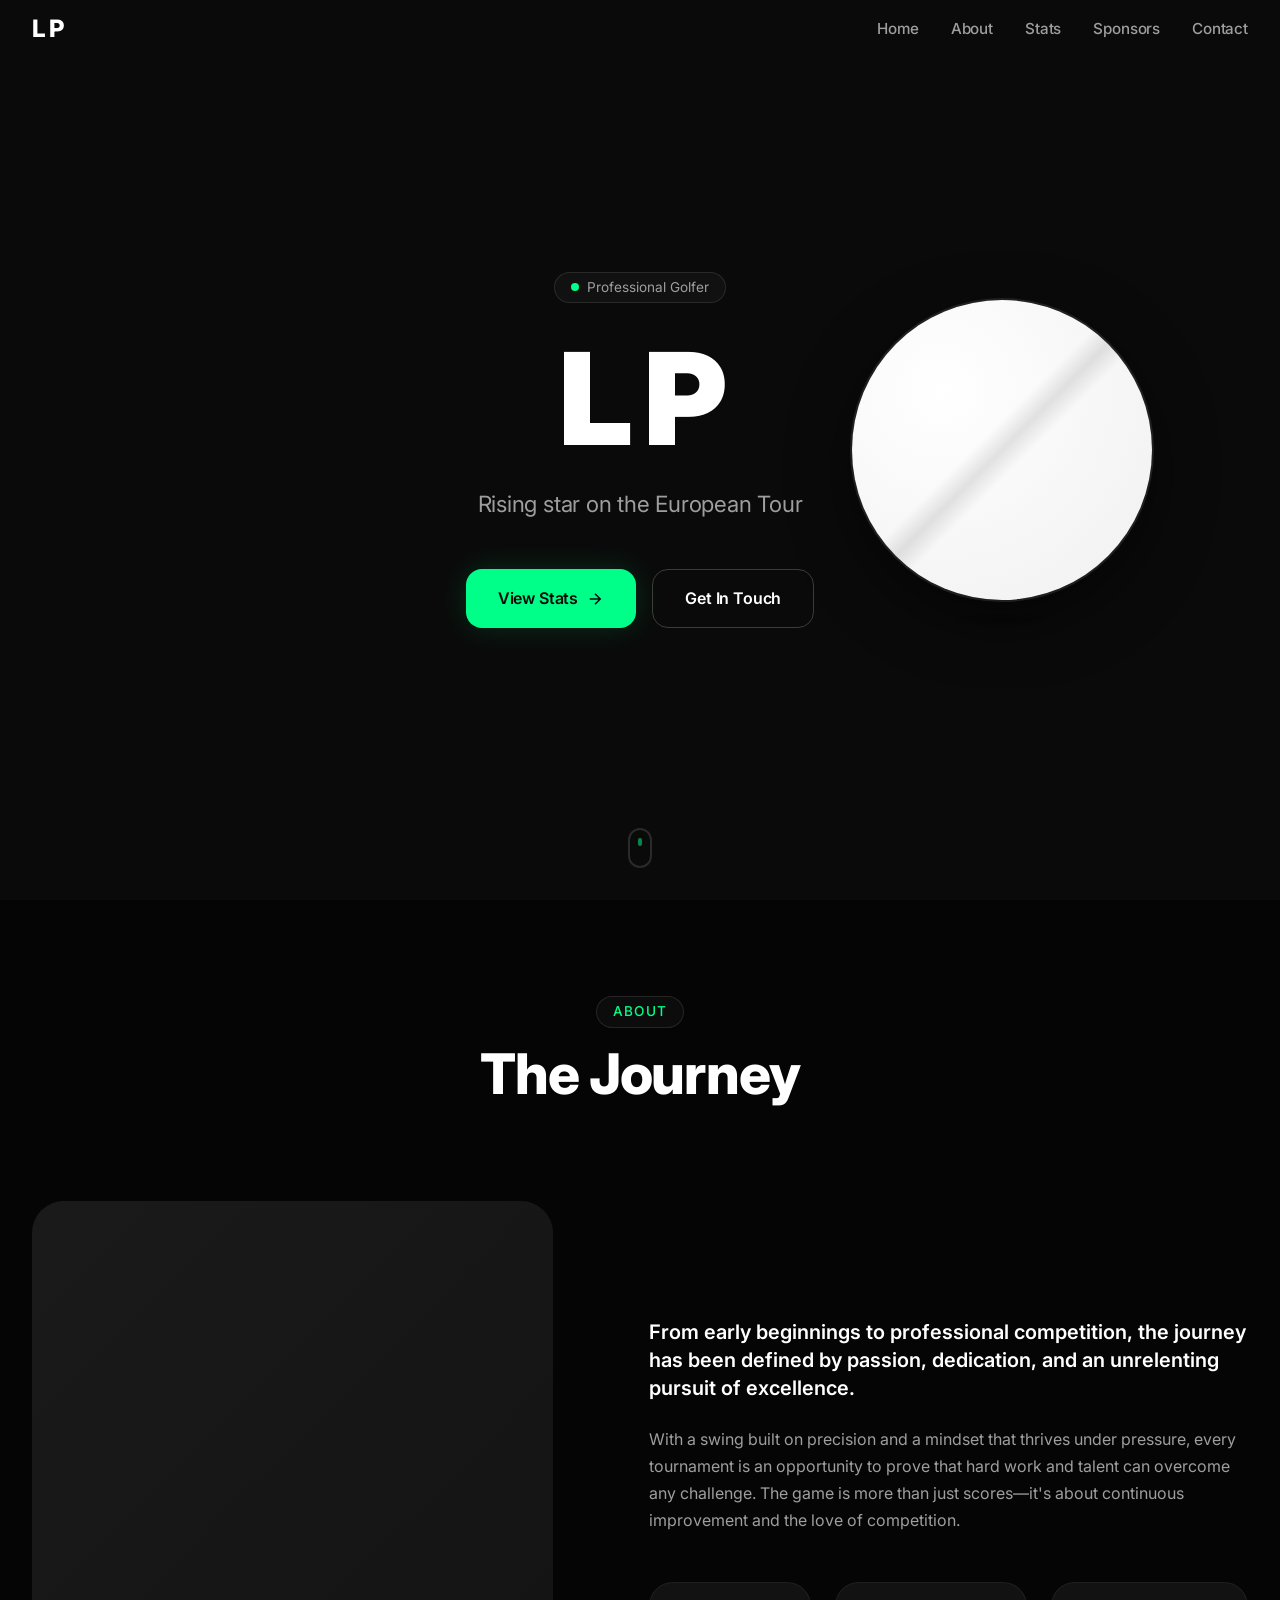
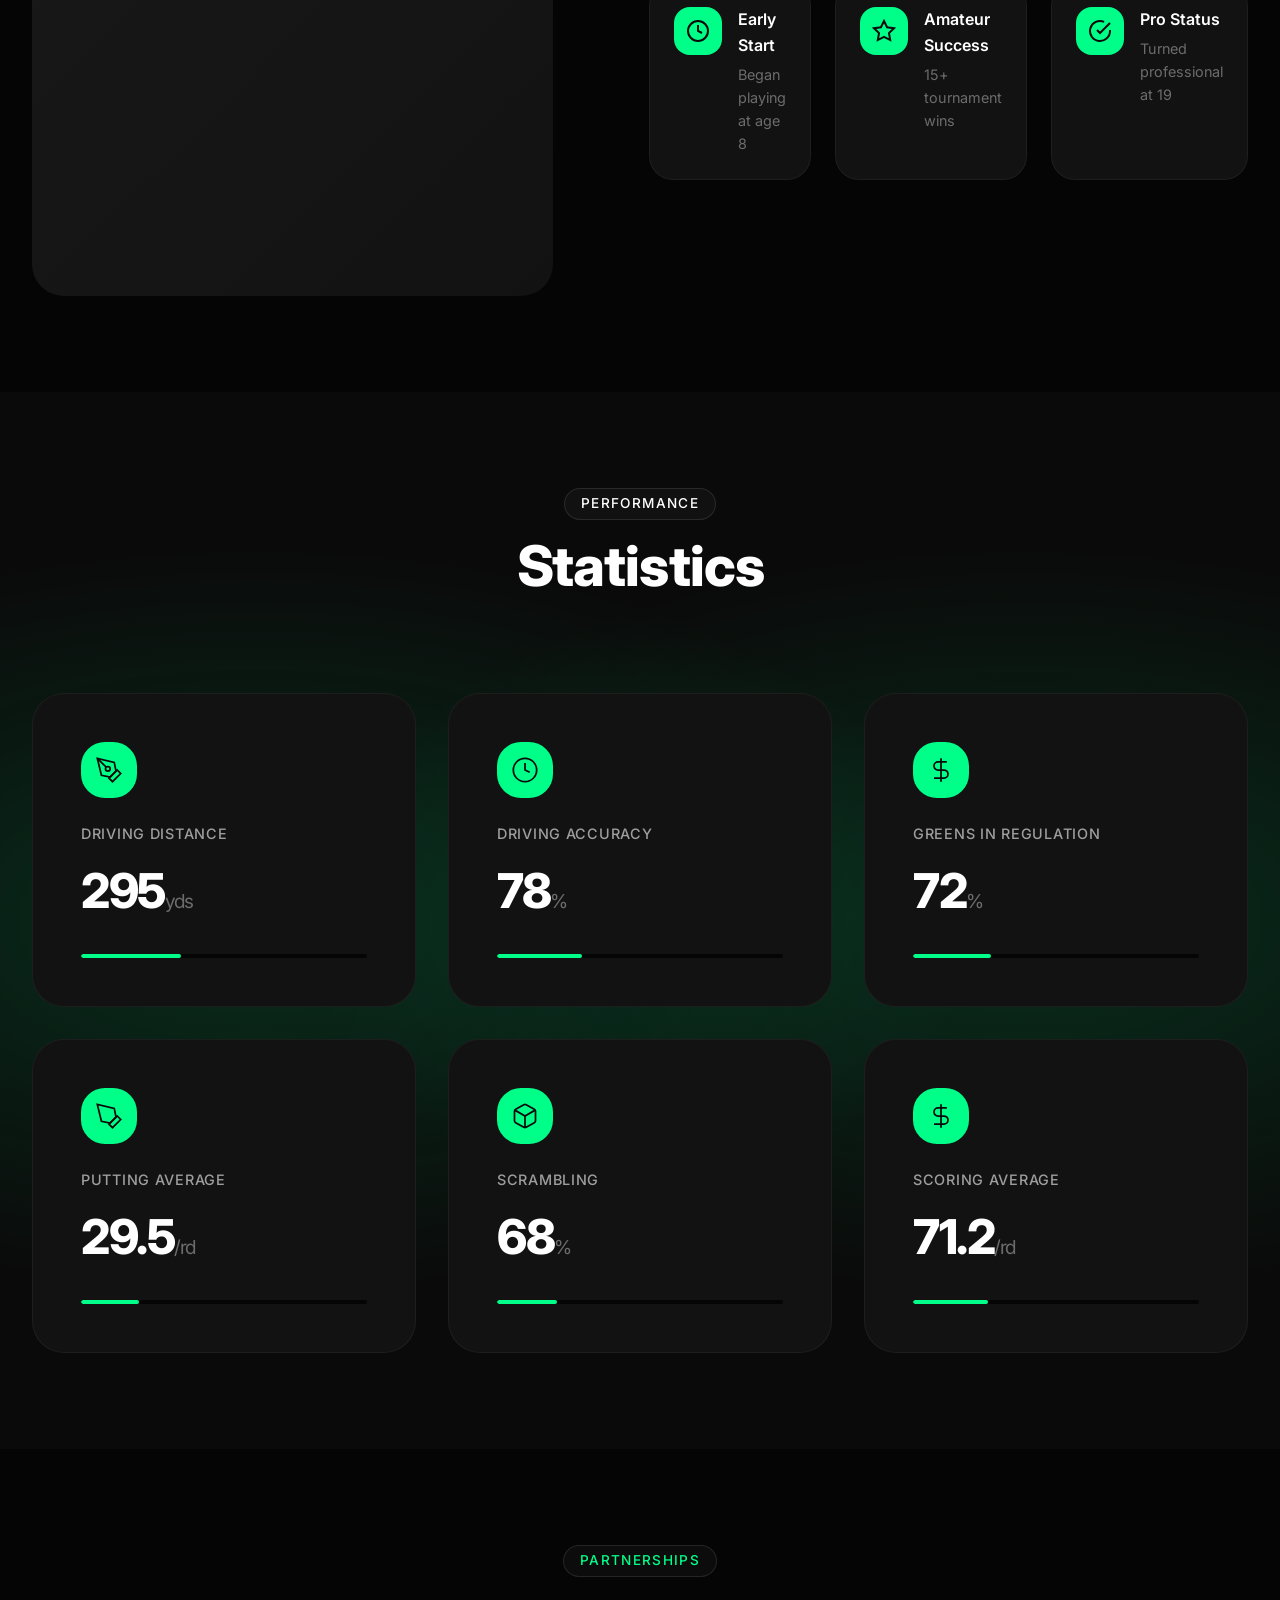
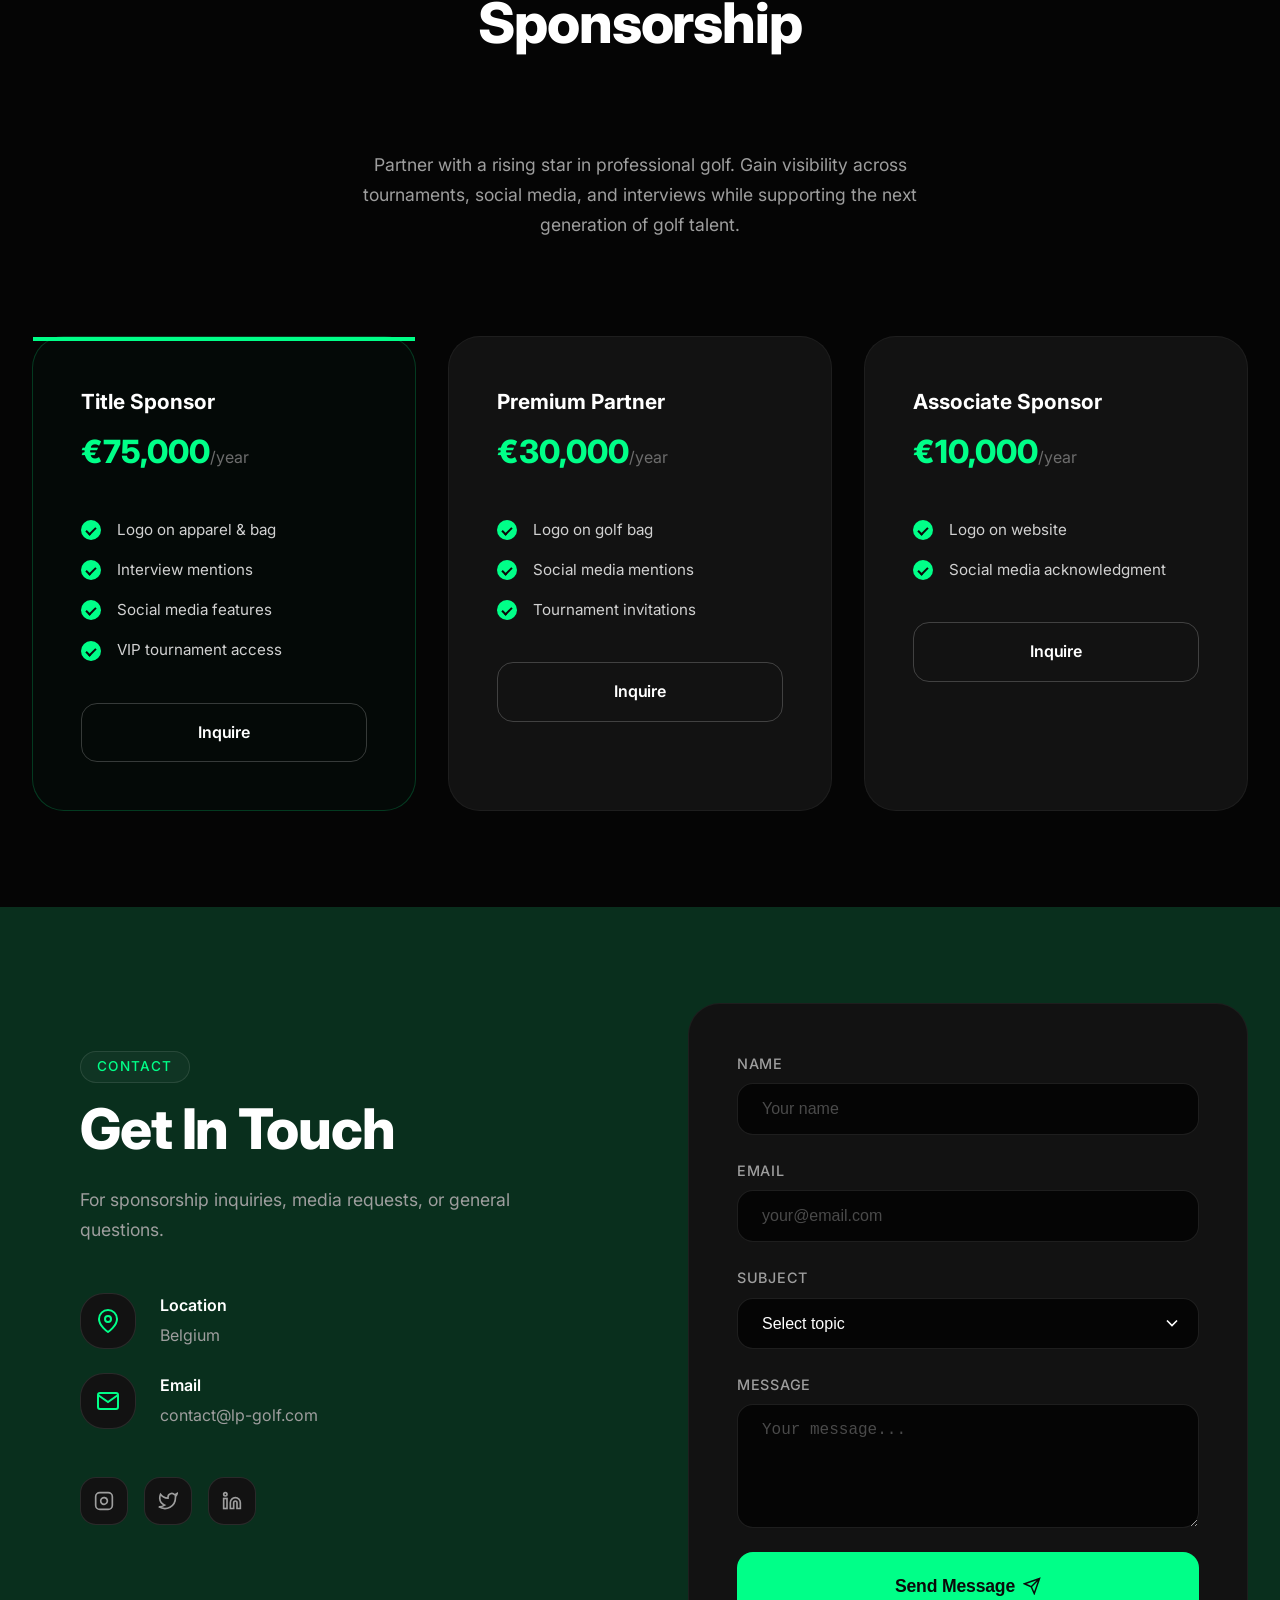
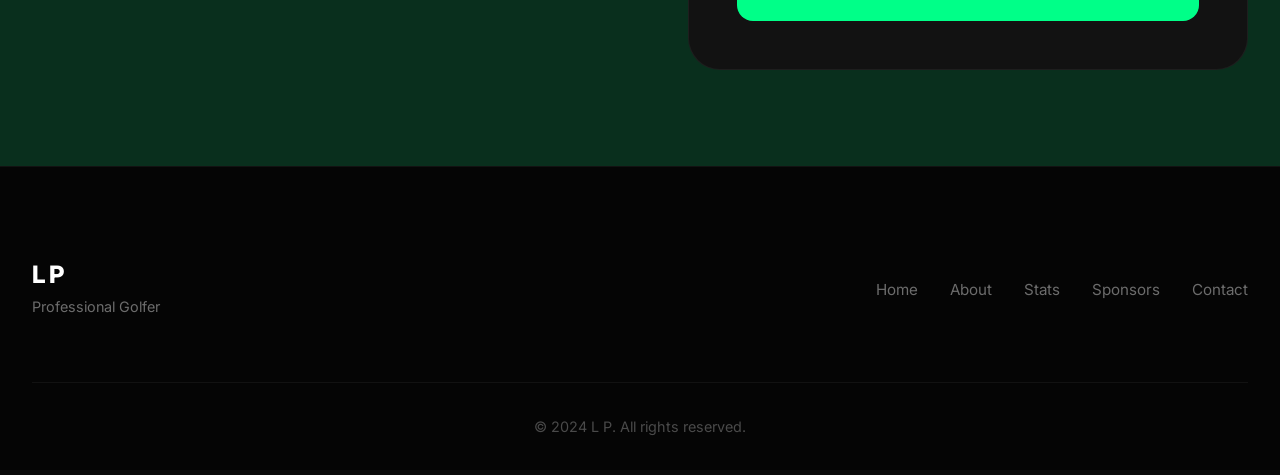
==== commit 7d236f24: "Clean modern redesign with L P branding - Changed all 'Lucas Pauwels' to 'L P' for anonymity - Simpl" ====
--- a/index.html
+++ b/index.html
@@ -3,27 +3,18 @@
 <head>
     <meta charset="UTF-8">
     <meta name="viewport" content="width=device-width, initial-scale=1.0">
-    <title>Lucas Pauwels | Professional Golfer</title>
+    <title>L P | Professional Golfer</title>
     <link rel="stylesheet" href="styles.css">
     <link rel="preconnect" href="https://fonts.googleapis.com">
     <link rel="preconnect" href="https://fonts.gstatic.com" crossorigin>
-    <link href="https://fonts.googleapis.com/css2?family=Inter:wght@300;400;500;600;700;800;900&family=Space+Grotesk:wght@400;500;600;700&display=swap" rel="stylesheet">
+    <link href="https://fonts.googleapis.com/css2?family=Inter:wght@300;400;500;600;700;800;900&display=swap" rel="stylesheet">
 </head>
 <body>
-    <!-- Floating Particles Background -->
-    <div class="particles-container" id="particles"></div>
-    
     <!-- Navigation -->
     <nav class="navbar">
         <div class="nav-container">
             <a href="#home" class="nav-logo">
-                <span class="logo-icon">
-                    <svg viewBox="0 0 24 24" fill="none" stroke="currentColor" stroke-width="2">
-                        <circle cx="12" cy="12" r="9"/>
-                        <path d="M12 7v5l3 3"/>
-                    </svg>
-                </span>
-                <span class="logo-text">Lucas<br>Pauwels</span>
+                <span class="logo-text">L P</span>
             </a>
             <ul class="nav-links">
                 <li><a href="#home" class="nav-link">Home</a></li>
@@ -59,36 +50,26 @@
                 <span class="badge-dot"></span>
                 <span>Professional Golfer</span>
             </div>
-            <h1 class="hero-title">
-                <span class="title-line">Lucas</span>
-                <span class="title-line highlight">Pauwels</span>
-            </h1>
+            <h1 class="hero-title">L P</h1>
             <p class="hero-description">
-                Belgian golf prodigy | European Tour Rising Star | 
-                <span class="typing-text" id="typingText"></span>
+                Rising star on the European Tour
             </p>
             <div class="hero-cta">
                 <a href="#stats" class="btn btn-primary">
-                    <span>View My Stats</span>
+                    <span>View Stats</span>
                     <svg class="btn-arrow" viewBox="0 0 24 24" fill="none" stroke="currentColor" stroke-width="2">
                         <path d="M5 12h14M12 5l7 7-7 7"/>
                     </svg>
                 </a>
-                <a href="#contact" class="btn btn-ghost">
+                <a href="#contact" class="btn btn-secondary">
                     <span>Get In Touch</span>
                 </a>
             </div>
         </div>
         <div class="hero-visual">
-            <div class="golf-ball-3d">
+            <div class="golf-ball">
+                <div class="ball-inner"></div>
                 <div class="ball-shadow"></div>
-                <div class="ball-dimples"></div>
-            </div>
-            <div class="hero-graphic">
-                <svg class="golf-swing" viewBox="0 0 400 400" fill="none">
-                    <path class="swing-path" d="M50 350 Q200 200 350 350" stroke="currentColor" stroke-width="2" fill="none"/>
-                    <circle class="swing-ball" cx="350" cy="350" r="10" fill="currentColor"/>
-                </svg>
             </div>
         </div>
         <div class="scroll-hint">
@@ -102,81 +83,65 @@
     <section id="about" class="about-section">
         <div class="container">
             <div class="section-header">
-                <span class="section-tag">About Me</span>
-                <h2 class="section-title">The Journey to<br>Professional Golf</h2>
+                <span class="section-tag">About</span>
+                <h2 class="section-title">The Journey</h2>
             </div>
             
             <div class="about-grid">
                 <div class="about-image">
                     <div class="image-wrapper">
-                        <div class="placeholder-img gradient-1"></div>
-                        <div class="image-overlay">
-                            <span class="overlay-icon">
-                                <svg viewBox="0 0 24 24" fill="none" stroke="currentColor" stroke-width="1.5">
-                                    <path d="M23 19a2 2 0 0 1-2 2H3a2 2 0 0 1-2-2V8a2 2 0 0 1 2-2h4l2-3h6l2 3h4a2 2 0 0 1 2 2z"/>
-                                    <circle cx="12" cy="13" r="4"/>
-                                </svg>
-                            </span>
-                        </div>
+                        <div class="placeholder-img"></div>
                     </div>
                 </div>
                 
                 <div class="about-content">
-                    <div class="content-cards">
-                        <div class="content-card">
-                            <div class="card-icon">
-                                <svg viewBox="0 0 24 24" fill="none" stroke="currentColor" stroke-width="2">
-                                    <path d="M12 2L2 7l10 5 10-5-10-5z"/>
-                                    <path d="M2 17l10 5 10-5"/>
-                                    <path d="M2 12l10 5 10-5"/>
-                                </svg>
-                            </div>
-                            <div class="card-text">
-                                <h4>Early Beginnings</h4>
-                                <p>Started golf at age 8, quickly showing natural talent and dedication to the sport.</p>
-                            </div>
-                        </div>
-                        <div class="content-card">
-                            <div class="card-icon">
+                    <p class="about-lead">
+                        From early beginnings to professional competition, the journey has been 
+                        defined by passion, dedication, and an unrelenting pursuit of excellence.
+                    </p>
+                    <p class="about-text">
+                        With a swing built on precision and a mindset that thrives under pressure, 
+                        every tournament is an opportunity to prove that hard work and talent can 
+                        overcome any challenge. The game is more than just scores—it's about 
+                        continuous improvement and the love of competition.
+                    </p>
+                    
+                    <div class="about-features">
+                        <div class="feature-item">
+                            <div class="feature-icon">
                                 <svg viewBox="0 0 24 24" fill="none" stroke="currentColor" stroke-width="2">
                                     <circle cx="12" cy="12" r="10"/>
                                     <path d="M12 6v6l4 2"/>
                                 </svg>
                             </div>
-                            <div class="card-text">
-                                <h4>Rapid Ascent</h4>
-                                <p>Won 15+ amateur tournaments before turning professional at age 19.</p>
-                            </div>
-                        </div>
-                        <div class="content-card">
-                            <div class="card-icon">
+                            <div class="feature-text">
+                                <h4>Early Start</h4>
+                                <p>Began playing at age 8</p>
+                            </div>
+                        </div>
+                        <div class="feature-item">
+                            <div class="feature-icon">
                                 <svg viewBox="0 0 24 24" fill="none" stroke="currentColor" stroke-width="2">
                                     <path d="M12 2l3.09 6.26L22 9.27l-5 4.87 1.18 6.88L12 17.77l-6.18 3.25L7 14.14 2 9.27l6.91-1.01L12 2z"/>
                                 </svg>
                             </div>
-                            <div class="card-text">
-                                <h4>Current Focus</h4>
-                                <p>Competing on the European Tour with sights set on the PGA Tour.</p>
-                            </div>
-                        </div>
-                    </div>
-                    
-                    <div class="about-text">
-                        <p class="lead">
-                            From the fairways of Belgium to the greens of Europe, my journey has been 
-                            defined by passion, perseverance, and an unrelenting pursuit of excellence.
-                        </p>
-                        <p>
-                            At 21 years old, I've already achieved what many only dream of - 
-                            competing at the professional level while still having the hunger and 
-                            determination to climb even higher. Every swing, every putt, every tournament 
-                            is an opportunity to prove that hard work and talent can overcome any obstacle.
-                        </p>
-                        <p>
-                            My game is built on precision, strategy, and mental toughness. With a 
-                            swing that's been finely tuned through thousands of hours of practice and 
-                            a mindset that thrives under pressure, I'm ready to take on the world's best.
-                        </p>
+                            <div class="feature-text">
+                                <h4>Amateur Success</h4>
+                                <p>15+ tournament wins</p>
+                            </div>
+                        </div>
+                        <div class="feature-item">
+                            <div class="feature-icon">
+                                <svg viewBox="0 0 24 24" fill="none" stroke="currentColor" stroke-width="2">
+                                    <path d="M22 11.08V12a10 10 0 1 1-5.93-9.14"/>
+                                    <polyline points="22 4 12 14.01 9 11.01"/>
+                                </svg>
+                            </div>
+                            <div class="feature-text">
+                                <h4>Pro Status</h4>
+                                <p>Turned professional at 19</p>
+                            </div>
+                        </div>
                     </div>
                 </div>
             </div>
@@ -188,140 +153,106 @@
         <div class="container">
             <div class="section-header light">
                 <span class="section-tag">Performance</span>
-                <h2 class="section-title">By The Numbers</h2>
+                <h2 class="section-title">Statistics</h2>
             </div>
             
             <div class="stats-grid">
-                <!-- Stat Card 1 -->
-                <div class="stat-card">
-                    <div class="stat-header">
-                        <div class="stat-icon">
-                            <svg viewBox="0 0 24 24" fill="none" stroke="currentColor" stroke-width="1.5">
-                                <path d="M12 19l7-7 3 3-7 7-3-3z"/>
-                                <path d="M18 13l-1.5-7.5L2 2l3.5 14.5L13 18l5-5z"/>
-                                <path d="M2 2l7.586 7.586"/>
-                                <circle cx="11" cy="11" r="2"/>
-                            </svg>
-                        </div>
-                        <div class="stat-title-group">
-                            <h4>Driving Distance</h4>
-                            <span class="stat-badge">Elite</span>
-                        </div>
-                    </div>
-                    <div class="stat-value">295<span class="stat-unit">yds</span></div>
+                <div class="stat-card">
+                    <div class="stat-icon">
+                        <svg viewBox="0 0 24 24" fill="none" stroke="currentColor" stroke-width="1.5">
+                            <path d="M12 19l7-7 3 3-7 7-3-3z"/>
+                            <path d="M18 13l-1.5-7.5L2 2l3.5 14.5L13 18l5-5z"/>
+                            <path d="M2 2l7.586 7.586"/>
+                            <circle cx="11" cy="11" r="2"/>
+                        </svg>
+                    </div>
+                    <div class="stat-info">
+                        <span class="stat-label">Driving Distance</span>
+                        <div class="stat-value">295<span class="stat-unit">yds</span></div>
+                    </div>
                     <div class="stat-bar">
                         <div class="stat-progress" style="--progress: 92%;"></div>
                     </div>
-                    <p class="stat-note">Avg. off the tee (Top 10% on tour)</p>
-                </div>
-                
-                <!-- Stat Card 2 -->
-                <div class="stat-card">
-                    <div class="stat-header">
-                        <div class="stat-icon">
-                            <svg viewBox="0 0 24 24" fill="none" stroke="currentColor" stroke-width="1.5">
-                                <circle cx="12" cy="12" r="10"/>
-                                <path d="M12 6v6l4 2"/>
-                            </svg>
-                        </div>
-                        <div class="stat-title-group">
-                            <h4>Driving Accuracy</h4>
-                            <span class="stat-badge">Excellent</span>
-                        </div>
-                    </div>
-                    <div class="stat-value">78<span class="stat-unit">%</span></div>
+                </div>
+                
+                <div class="stat-card">
+                    <div class="stat-icon">
+                        <svg viewBox="0 0 24 24" fill="none" stroke="currentColor" stroke-width="1.5">
+                            <circle cx="12" cy="12" r="10"/>
+                            <path d="M12 6v6l4 2"/>
+                        </svg>
+                    </div>
+                    <div class="stat-info">
+                        <span class="stat-label">Driving Accuracy</span>
+                        <div class="stat-value">78<span class="stat-unit">%</span></div>
+                    </div>
                     <div class="stat-bar">
                         <div class="stat-progress" style="--progress: 78%;"></div>
                     </div>
-                    <p class="stat-note">Fairways hit per round</p>
-                </div>
-                
-                <!-- Stat Card 3 -->
-                <div class="stat-card">
-                    <div class="stat-header">
-                        <div class="stat-icon">
-                            <svg viewBox="0 0 24 24" fill="none" stroke="currentColor" stroke-width="1.5">
-                                <path d="M12 2v20M17 5H9.5a3.5 3.5 0 0 0 0 7h5a3.5 3.5 0 0 1 0 7H6"/>
-                            </svg>
-                        </div>
-                        <div class="stat-title-group">
-                            <h4>Greens in Regulation</h4>
-                            <span class="stat-badge">Strong</span>
-                        </div>
-                    </div>
-                    <div class="stat-value">72<span class="stat-unit">%</span></div>
+                </div>
+                
+                <div class="stat-card">
+                    <div class="stat-icon">
+                        <svg viewBox="0 0 24 24" fill="none" stroke="currentColor" stroke-width="1.5">
+                            <path d="M12 2v20M17 5H9.5a3.5 3.5 0 0 0 0 7h5a3.5 3.5 0 0 1 0 7H6"/>
+                        </svg>
+                    </div>
+                    <div class="stat-info">
+                        <span class="stat-label">Greens in Regulation</span>
+                        <div class="stat-value">72<span class="stat-unit">%</span></div>
+                    </div>
                     <div class="stat-bar">
                         <div class="stat-progress" style="--progress: 72%;"></div>
                     </div>
-                    <p class="stat-note">Approach shots on green</p>
-                </div>
-                
-                <!-- Stat Card 4 -->
-                <div class="stat-card">
-                    <div class="stat-header">
-                        <div class="stat-icon">
-                            <svg viewBox="0 0 24 24" fill="none" stroke="currentColor" stroke-width="1.5">
-                                <path d="M12 19l7-7 3 3-7 7-3-3z"/>
-                                <path d="M18 13l-1.5-7.5L2 2l3.5 14.5L13 18l5-5z"/>
-                            </svg>
-                        </div>
-                        <div class="stat-title-group">
-                            <h4>Putting Average</h4>
-                            <span class="stat-badge">Solid</span>
-                        </div>
-                    </div>
-                    <div class="stat-value">29.5<span class="stat-unit">/rd</span></div>
+                </div>
+                
+                <div class="stat-card">
+                    <div class="stat-icon">
+                        <svg viewBox="0 0 24 24" fill="none" stroke="currentColor" stroke-width="1.5">
+                            <path d="M12 19l7-7 3 3-7 7-3-3z"/>
+                            <path d="M18 13l-1.5-7.5L2 2l3.5 14.5L13 18l5-5z"/>
+                        </svg>
+                    </div>
+                    <div class="stat-info">
+                        <span class="stat-label">Putting Average</span>
+                        <div class="stat-value">29.5<span class="stat-unit">/rd</span></div>
+                    </div>
                     <div class="stat-bar">
                         <div class="stat-progress" style="--progress: 65%;"></div>
                     </div>
-                    <p class="stat-note">Putts per round average</p>
-                </div>
-                
-                <!-- Stat Card 5 -->
-                <div class="stat-card">
-                    <div class="stat-header">
-                        <div class="stat-icon">
-                            <svg viewBox="0 0 24 24" fill="none" stroke="currentColor" stroke-width="1.5">
-                                <path d="M21 16V8a2 2 0 0 0-1-1.73l-7-4a2 2 0 0 0-2 0l-7 4A2 2 0 0 0 3 8v8a2 2 0 0 0 1 1.73l7 4a2 2 0 0 0 2 0l7-4A2 2 0 0 0 21 16z"/>
-                                <polyline points="3.27 6.96 12 12.01 20.73 6.96"/>
-                                <line x1="12" y1="22.08" x2="12" y2="12"/>
-                            </svg>
-                        </div>
-                        <div class="stat-title-group">
-                            <h4>Scrambling</h4>
-                            <span class="stat-badge">Great</span>
-                        </div>
-                    </div>
-                    <div class="stat-value">68<span class="stat-unit">%</span></div>
+                </div>
+                
+                <div class="stat-card">
+                    <div class="stat-icon">
+                        <svg viewBox="0 0 24 24" fill="none" stroke="currentColor" stroke-width="1.5">
+                            <path d="M21 16V8a2 2 0 0 0-1-1.73l-7-4a2 2 0 0 0-2 0l-7 4A2 2 0 0 0 3 8v8a2 2 0 0 0 1 1.73l7 4a2 2 0 0 0 2 0l7-4A2 2 0 0 0 21 16z"/>
+                            <polyline points="3.27 6.96 12 12.01 20.73 6.96"/>
+                            <line x1="12" y1="22.08" x2="12" y2="12"/>
+                        </svg>
+                    </div>
+                    <div class="stat-info">
+                        <span class="stat-label">Scrambling</span>
+                        <div class="stat-value">68<span class="stat-unit">%</span></div>
+                    </div>
                     <div class="stat-bar">
                         <div class="stat-progress" style="--progress: 68%;"></div>
                     </div>
-                    <p class="stat-note">Recovery success rate</p>
-                </div>
-                
-                <!-- Stat Card 6 -->
-                <div class="stat-card">
-                    <div class="stat-header">
-                        <div class="stat-icon">
-                            <svg viewBox="0 0 24 24" fill="none" stroke="currentColor" stroke-width="1.5">
-                                <path d="M12 2v20M17 5H9.5a3.5 3.5 0 0 0 0 7h5a3.5 3.5 0 0 1 0 7H6"/>
-                            </svg>
-                        </div>
-                        <div class="stat-title-group">
-                            <h4>Scoring Average</h4>
-                            <span class="stat-badge">Pro Level</span>
-                        </div>
-                    </div>
-                    <div class="stat-value">71.2<span class="stat-unit">/rd</span></div>
+                </div>
+                
+                <div class="stat-card">
+                    <div class="stat-icon">
+                        <svg viewBox="0 0 24 24" fill="none" stroke="currentColor" stroke-width="1.5">
+                            <path d="M12 2v20M17 5H9.5a3.5 3.5 0 0 0 0 7h5a3.5 3.5 0 0 1 0 7H6"/>
+                        </svg>
+                    </div>
+                    <div class="stat-info">
+                        <span class="stat-label">Scoring Average</span>
+                        <div class="stat-value">71.2<span class="stat-unit">/rd</span></div>
+                    </div>
                     <div class="stat-bar">
                         <div class="stat-progress" style="--progress: 85%;"></div>
                     </div>
-                    <p class="stat-note">Strokes per round (2024 season)</p>
-                </div>
-            </div>
-            
-            <div class="stats-cta">
-                <p>Consistency across all aspects of the game. Every stat tells a story of dedication and improvement.</p>
+                </div>
             </div>
         </div>
     </section>
@@ -331,36 +262,19 @@
         <div class="container">
             <div class="section-header">
                 <span class="section-tag">Partnerships</span>
-                <h2 class="section-title">Join My Journey</h2>
+                <h2 class="section-title">Sponsorship</h2>
             </div>
             
             <div class="sponsors-content">
-                <div class="sponsor-hero">
-                    <h3>Why Partner With Lucas?</h3>
+                <div class="sponsor-intro">
                     <p>
-                        Invest in a rising star with the dedication, visibility, and charisma to 
-                        elevate your brand. As I climb the ranks of professional golf, your brand 
-                        will be front and center—on my apparel, in interviews, and across my growing 
-                        social media presence.
+                        Partner with a rising star in professional golf. Gain visibility across 
+                        tournaments, social media, and interviews while supporting the next 
+                        generation of golf talent.
                     </p>
-                    <div class="sponsor-stats">
-                        <div class="sponsor-stat">
-                            <span class="stat-number">500K+</span>
-                            <span class="stat-label">Social Reach</span>
-                        </div>
-                        <div class="sponsor-stat">
-                            <span class="stat-number">25+</span>
-                            <span class="stat-label">Tournaments/Year</span>
-                        </div>
-                        <div class="sponsor-stat">
-                            <span class="stat-number">15</span>
-                            <span class="stat-label">Pro Wins</span>
-                        </div>
-                    </div>
                 </div>
                 
                 <div class="sponsor-tiers">
-                    <!-- Title Sponsor -->
                     <div class="tier-card featured">
                         <div class="tier-header">
                             <h4>Title Sponsor</h4>
@@ -368,18 +282,15 @@
                         </div>
                         <div class="tier-features">
                             <ul>
-                                <li><span class="check-icon"></span>Logo on apparel & golf bag</li>
-                                <li><span class="check-icon"></span>Prominent placement in interviews</li>
-                                <li><span class="check-icon"></span>Social media features (500K+ reach)</li>
+                                <li><span class="check-icon"></span>Logo on apparel & bag</li>
+                                <li><span class="check-icon"></span>Interview mentions</li>
+                                <li><span class="check-icon"></span>Social media features</li>
                                 <li><span class="check-icon"></span>VIP tournament access</li>
-                                <li><span class="check-icon"></span>Custom content creation</li>
-                                <li><span class="check-icon"></span>Website & press release features</li>
                             </ul>
                         </div>
-                        <a href="#contact" class="btn btn-tier">Become Title Sponsor</a>
+                        <a href="#contact" class="btn btn-tier">Inquire</a>
                     </div>
                     
-                    <!-- Premium Partner -->
                     <div class="tier-card">
                         <div class="tier-header">
                             <h4>Premium Partner</h4>
@@ -390,14 +301,11 @@
                                 <li><span class="check-icon"></span>Logo on golf bag</li>
                                 <li><span class="check-icon"></span>Social media mentions</li>
                                 <li><span class="check-icon"></span>Tournament invitations</li>
-                                <li><span class="check-icon"></span>Quarterly brand features</li>
-                                <li><span class="check-icon"></span>Website recognition</li>
                             </ul>
                         </div>
-                        <a href="#contact" class="btn btn-tier">Become Premium Partner</a>
+                        <a href="#contact" class="btn btn-tier">Inquire</a>
                     </div>
                     
-                    <!-- Associate Sponsor -->
                     <div class="tier-card">
                         <div class="tier-header">
                             <h4>Associate Sponsor</h4>
@@ -407,11 +315,9 @@
                             <ul>
                                 <li><span class="check-icon"></span>Logo on website</li>
                                 <li><span class="check-icon"></span>Social media acknowledgment</li>
-                                <li><span class="check-icon"></span>Annual brand mention</li>
-                                <li><span class="check-icon"></span>Newsletter inclusion</li>
                             </ul>
                         </div>
-                        <a href="#contact" class="btn btn-tier">Become Associate Sponsor</a>
+                        <a href="#contact" class="btn btn-tier">Inquire</a>
                     </div>
                 </div>
             </div>
@@ -423,11 +329,10 @@
         <div class="container">
             <div class="contact-grid">
                 <div class="contact-info">
-                    <span class="section-tag light">Get In Touch</span>
-                    <h2 class="section-title light">Let's Connect</h2>
+                    <span class="section-tag light">Contact</span>
+                    <h2 class="section-title light">Get In Touch</h2>
                     <p class="contact-lead">
-                        Whether you're interested in sponsorship opportunities, media inquiries, 
-                        or just want to say hello, I'd love to hear from you.
+                        For sponsorship inquiries, media requests, or general questions.
                     </p>
                     
                     <div class="contact-details">
@@ -440,7 +345,7 @@
                             </div>
                             <div class="contact-text">
                                 <h5>Location</h5>
-                                <p>Antwerp, Belgium</p>
+                                <p>Belgium</p>
                             </div>
                         </div>
                         <div class="contact-item">
@@ -452,18 +357,7 @@
                             </div>
                             <div class="contact-text">
                                 <h5>Email</h5>
-                                <p>lucas@pauwelsgolf.com</p>
-                            </div>
-                        </div>
-                        <div class="contact-item">
-                            <div class="contact-icon">
-                                <svg viewBox="0 0 24 24" fill="none" stroke="currentColor" stroke-width="2">
-                                    <path d="M22 16.92v3a2 2 0 0 1-2.18 2 19.79 19.79 0 0 1-8.63-3.07 19.5 19.5 0 0 1-6-6 19.79 19.79 0 0 1-3.07-8.67A2 2 0 0 1 4.11 2h3a2 2 0 0 1 2 1.72 12.84 12.84 0 0 0 .7 2.81 2 2 0 0 1-.45 2.11L8.09 9.91a16 16 0 0 0 6 6l1.27-1.27a2 2 0 0 1 2.11-.45 12.84 12.84 0 0 0 2.81.7A2 2 0 0 1 22 16.92z"/>
-                                </svg>
-                            </div>
-                            <div class="contact-text">
-                                <h5>Phone</h5>
-                                <p>+32 475 123 456</p>
+                                <p>contact@lp-golf.com</p>
                             </div>
                         </div>
                     </div>
@@ -488,38 +382,31 @@
                                 <circle cx="4" cy="4" r="2"/>
                             </svg>
                         </a>
-                        <a href="#" class="social-link" aria-label="YouTube">
-                            <svg viewBox="0 0 24 24" fill="none" stroke="currentColor" stroke-width="2">
-                                <path d="M22.54 6.42a2.78 2.78 0 0 0-1.94-2C18.88 4 12 4 12 4s-6.88 0-8.6.46a2.78 2.78 0 0 0-1.94 2A29 29 0 0 0 1 11.75a29 29 0 0 0 .46 5.33A2.78 2.78 0 0 0 3.4 19c1.72.46 8.6.46 8.6.46s6.88 0 8.6-.46a2.78 2.78 0 0 0 1.94-2 29 29 0 0 0 .46-5.25 29 29 0 0 0-10.12-3.93z"/>
-                                <polygon points="9.75 15.02 15.5 11.75 9.75 8.48 9.75 15.02"/>
-                            </svg>
-                        </a>
                     </div>
                 </div>
                 
                 <div class="contact-form-wrapper">
                     <form class="contact-form" id="contactForm">
                         <div class="form-group">
-                            <label for="name">Your Name</label>
-                            <input type="text" id="name" name="name" placeholder="John Doe" required>
+                            <label for="name">Name</label>
+                            <input type="text" id="name" name="name" placeholder="Your name" required>
                         </div>
                         <div class="form-group">
-                            <label for="email">Your Email</label>
-                            <input type="email" id="email" name="email" placeholder="john@example.com" required>
+                            <label for="email">Email</label>
+                            <input type="email" id="email" name="email" placeholder="your@email.com" required>
                         </div>
                         <div class="form-group">
                             <label for="subject">Subject</label>
                             <select id="subject" name="subject" required>
-                                <option value="" disabled selected>Select a topic</option>
-                                <option value="sponsorship">Sponsorship Inquiry</option>
-                                <option value="media">Media Request</option>
-                                <option value="general">General Inquiry</option>
-                                <option value="other">Other</option>
+                                <option value="" disabled selected>Select topic</option>
+                                <option value="sponsorship">Sponsorship</option>
+                                <option value="media">Media</option>
+                                <option value="general">General</option>
                             </select>
                         </div>
                         <div class="form-group">
-                            <label for="message">Your Message</label>
-                            <textarea id="message" name="message" rows="5" placeholder="Tell me about your inquiry..." required></textarea>
+                            <label for="message">Message</label>
+                            <textarea id="message" name="message" rows="5" placeholder="Your message..." required></textarea>
                         </div>
                         <button type="submit" class="btn btn-form">
                             <span>Send Message</span>
@@ -539,13 +426,7 @@
             <div class="footer-content">
                 <div class="footer-brand">
                     <a href="#home" class="nav-logo">
-                        <span class="logo-icon">
-                            <svg viewBox="0 0 24 24" fill="none" stroke="currentColor" stroke-width="2">
-                                <circle cx="12" cy="12" r="9"/>
-                                <path d="M12 7v5l3 3"/>
-                            </svg>
-                        </span>
-                        <span class="logo-text">Lucas<br>Pauwels</span>
+                        <span class="logo-text">L P</span>
                     </a>
                     <p>Professional Golfer</p>
                 </div>
@@ -556,31 +437,9 @@
                     <a href="#sponsors">Sponsors</a>
                     <a href="#contact">Contact</a>
                 </div>
-                <div class="footer-social">
-                    <a href="#" aria-label="Instagram">
-                        <svg viewBox="0 0 24 24" fill="none" stroke="currentColor" stroke-width="2">
-                            <rect x="2" y="2" width="20" height="20" rx="5" ry="5"/>
-                            <path d="M16 11.37A4 4 0 1 1 12.63 8 4 4 0 0 1 16 11.37z"/>
-                            <line x1="17.5" y1="6.5" x2="17.51" y2="6.5"/>
-                        </svg>
-                    </a>
-                    <a href="#" aria-label="Twitter">
-                        <svg viewBox="0 0 24 24" fill="none" stroke="currentColor" stroke-width="2">
-                            <path d="M23 3a10.9 10.9 0 0 1-3.14 1.53 4.48 4.48 0 0 0-7.86 3v1A10.66 10.66 0 0 1 3 4s-4 9 5 13a11.64 11.64 0 0 1-7 2c9 5 20 0 20-11.5a4.5 4.5 0 0 0-.08-.83A7.72 7.72 0 0 0 23 3z"/>
-                        </svg>
-                    </a>
-                    <a href="#" aria-label="LinkedIn">
-                        <svg viewBox="0 0 24 24" fill="none" stroke="currentColor" stroke-width="2">
-                            <path d="M16 8a6 6 0 0 1 6 6v7h-4v-7a2 2 0 0 0-2-2 2 2 0 0 0-2 2v7h-4v-7a6 6 0 0 1 6-6z"/>
-                            <rect x="2" y="9" width="4" height="12"/>
-                            <circle cx="4" cy="4" r="2"/>
-                        </svg>
-                    </a>
-                </div>
             </div>
             <div class="footer-bottom">
-                <p>&copy; 2024 Lucas Pauwels. All rights reserved.</p>
-                <p>Designed for the game of golf</p>
+                <p>&copy; 2024 L P. All rights reserved.</p>
             </div>
         </div>
     </footer>
--- a/styles.css
+++ b/styles.css
@@ -1,19 +1,20 @@
 /* ============================================
-   Lucas Pauwels Golf - Modern Redesign 2024
-   Ultra-Contemporary Golf Website
+   L P Golf - Clean Modern Design
+   Minimal, Professional, Anonymous
    ============================================ */
 
 /* CSS Custom Properties */
 :root {
-    /* Color Palette - Modern & Sophisticated */
-    --primary: #0a0a0a;
-    --secondary: #141414;
-    --tertiary: #1a1a1a;
+    /* Color Palette - Clean & Professional */
+    --bg-dark: #0a0a0a;
+    --bg-darker: #050505;
+    --bg-card: #121212;
+    --bg-light: #1a1a1a;
     
     /* Accent Colors */
     --accent: #00ff88;
-    --accent-secondary: #00cc6a;
-    --accent-glow: rgba(0, 255, 136, 0.3);
+    --accent-dark: #00cc6a;
+    --accent-glow: rgba(0, 255, 136, 0.15);
     
     /* Neutral Colors */
     --white: #ffffff;
@@ -22,21 +23,10 @@
     --gray-300: #d1d1d1;
     --gray-400: #9e9e9e;
     --gray-500: #6c6c6c;
-    
-    /* Gradients */
-    --gradient-dark: linear-gradient(180deg, var(--primary) 0%, var(--secondary) 100%);
-    --gradient-glow: radial-gradient(circle, var(--accent-glow) 0%, transparent 70%);
-    --gradient-card: linear-gradient(145deg, rgba(255,255,255,0.05) 0%, rgba(255,255,255,0.02) 100%);
-    --gradient-button: linear-gradient(135deg, var(--accent) 0%, var(--accent-secondary) 100%);
-    
-    /* Glass Effect */
-    --glass-bg: rgba(255, 255, 255, 0.03);
-    --glass-border: rgba(255, 255, 255, 0.05);
-    --glass-blur: blur(20px);
+    --gray-600: #4a4a4a;
     
     /* Typography */
-    --font-primary: 'Space Grotesk', -apple-system, BlinkMacSystemFont, sans-serif;
-    --font-secondary: 'Inter', -apple-system, BlinkMacSystemFont, sans-serif;
+    --font-primary: 'Inter', -apple-system, BlinkMacSystemFont, sans-serif;
     
     /* Spacing */
     --space-xs: 0.25rem;
@@ -59,24 +49,21 @@
     /* Shadows */
     --shadow-sm: 0 1px 2px rgba(0, 0, 0, 0.3);
     --shadow-md: 0 4px 6px rgba(0, 0, 0, 0.3);
-    --shadow-lg: 0 10px 15px rgba(0, 0, 0, 0.3);
-    --shadow-xl: 0 20px 25px rgba(0, 0, 0, 0.4);
-    --shadow-glow: 0 0 40px var(--accent-glow);
-    --shadow-glow-lg: 0 0 60px var(--accent-glow);
+    --shadow-lg: 0 10px 15px rgba(0, 0, 0, 0.4);
+    --shadow-xl: 0 20px 25px rgba(0, 0, 0, 0.5);
+    --shadow-glow: 0 0 30px var(--accent-glow);
     
     /* Transitions */
     --transition-fast: 150ms cubic-bezier(0.4, 0, 0.2, 1);
     --transition-base: 300ms cubic-bezier(0.4, 0, 0.2, 1);
     --transition-slow: 500ms cubic-bezier(0.4, 0, 0.2, 1);
-    --transition-bounce: 500ms cubic-bezier(0.68, -0.55, 0.265, 1.55);
-    
-    /* Z-Index Scale */
+    
+    /* Z-Index */
     --z-base: 1;
     --z-dropdown: 100;
     --z-sticky: 200;
     --z-fixed: 300;
     --z-modal: 400;
-    --z-tooltip: 500;
 }
 
 /* Reset & Base */
@@ -92,8 +79,8 @@
 }
 
 body {
-    font-family: var(--font-secondary);
-    background-color: var(--primary);
+    font-family: var(--font-primary);
+    background-color: var(--bg-dark);
     color: var(--white);
     line-height: 1.6;
     overflow-x: hidden;
@@ -104,66 +91,25 @@
 /* Selection */
 ::selection {
     background: var(--accent);
-    color: var(--primary);
+    color: var(--bg-dark);
 }
 
 /* Scrollbar */
 ::-webkit-scrollbar {
-    width: 8px;
+    width: 6px;
 }
 
 ::-webkit-scrollbar-track {
-    background: var(--secondary);
+    background: var(--bg-darker);
 }
 
 ::-webkit-scrollbar-thumb {
-    background: var(--tertiary);
+    background: var(--bg-light);
     border-radius: var(--radius-full);
 }
 
 ::-webkit-scrollbar-thumb:hover {
-    background: var(--gray-500);
-}
-
-/* ============================================
-   Particles Background
-   ============================================ */
-.particles-container {
-    position: fixed;
-    top: 0;
-    left: 0;
-    width: 100%;
-    height: 100%;
-    pointer-events: none;
-    z-index: -1;
-    overflow: hidden;
-}
-
-.particle {
-    position: absolute;
-    width: 4px;
-    height: 4px;
-    background: var(--accent);
-    border-radius: 50%;
-    opacity: 0.3;
-    animation: float-particle 20s infinite linear;
-}
-
-@keyframes float-particle {
-    0% {
-        transform: translate(0, 0) scale(1);
-        opacity: 0;
-    }
-    10% {
-        opacity: 0.3;
-    }
-    90% {
-        opacity: 0.3;
-    }
-    100% {
-        transform: translate(100vw, 100vh) scale(0.5);
-        opacity: 0;
-    }
+    background: var(--gray-600);
 }
 
 /* ============================================
@@ -180,9 +126,9 @@
 }
 
 .navbar.scrolled {
-    background: rgba(10, 10, 10, 0.8);
-    backdrop-filter: var(--glass-blur);
-    border-bottom: 1px solid var(--glass-border);
+    background: rgba(10, 10, 10, 0.9);
+    backdrop-filter: blur(20px);
+    border-bottom: 1px solid rgba(255, 255, 255, 0.05);
     padding: var(--space-sm) 0;
 }
 
@@ -198,7 +144,6 @@
 .nav-logo {
     display: flex;
     align-items: center;
-    gap: var(--space-sm);
     text-decoration: none;
     color: var(--white);
     transition: var(--transition-base);
@@ -208,29 +153,11 @@
     opacity: 0.8;
 }
 
-.logo-icon {
-    width: 40px;
-    height: 40px;
-    background: var(--gradient-button);
-    border-radius: var(--radius-lg);
-    display: flex;
-    align-items: center;
-    justify-content: center;
-    flex-shrink: 0;
-}
-
-.logo-icon svg {
-    width: 22px;
-    height: 22px;
-    stroke: var(--primary);
-}
-
 .logo-text {
-    font-family: var(--font-primary);
-    font-size: 1.1rem;
-    font-weight: 700;
-    letter-spacing: -0.02em;
-    line-height: 1.2;
+    font-size: 1.5rem;
+    font-weight: 800;
+    letter-spacing: -0.05em;
+    line-height: 1;
 }
 
 .nav-links {
@@ -240,7 +167,7 @@
 }
 
 .nav-link {
-    color: var(--gray-300);
+    color: var(--gray-400);
     text-decoration: none;
     font-size: 0.95rem;
     font-weight: 500;
@@ -269,11 +196,7 @@
 }
 
 .navbar.scrolled .nav-link {
-    color: var(--gray-400);
-}
-
-.navbar.scrolled .nav-link:hover {
-    color: var(--accent);
+    color: var(--gray-500);
 }
 
 /* Hamburger Menu */
@@ -310,7 +233,7 @@
     right: -100%;
     width: 100%;
     height: 100vh;
-    background: var(--secondary);
+    background: var(--bg-darker);
     z-index: var(--z-modal);
     transition: var(--transition-base);
     display: flex;
@@ -338,9 +261,8 @@
 .mobile-nav-links a {
     color: var(--white);
     text-decoration: none;
-    font-family: var(--font-primary);
     font-size: 2rem;
-    font-weight: 700;
+    font-weight: 800;
     letter-spacing: -0.02em;
     transition: var(--transition-base);
     display: block;
@@ -374,13 +296,12 @@
     align-items: center;
     gap: var(--space-sm);
     padding: var(--space-xs) var(--space-md);
-    background: var(--glass-bg);
-    border: 1px solid var(--glass-border);
+    background: rgba(255, 255, 255, 0.03);
+    border: 1px solid rgba(255, 255, 255, 0.1);
     border-radius: var(--radius-full);
     font-size: 0.85rem;
     color: var(--gray-400);
     margin-bottom: var(--space-xl);
-    backdrop-filter: var(--glass-blur);
 }
 
 .badge-dot {
@@ -403,23 +324,11 @@
 }
 
 .hero-title {
+    font-size: clamp(4rem, 15vw, 8rem);
+    font-weight: 900;
+    letter-spacing: -0.05em;
     margin-bottom: var(--space-lg);
-}
-
-.title-line {
-    display: block;
-    font-family: var(--font-primary);
-    font-size: clamp(3rem, 10vw, 6rem);
-    font-weight: 800;
-    letter-spacing: -0.03em;
-    line-height: 1.1;
-}
-
-.title-line.highlight {
-    background: var(--gradient-button);
-    -webkit-background-clip: text;
-    -webkit-text-fill-color: transparent;
-    background-clip: text;
+    line-height: 1;
 }
 
 .hero-description {
@@ -428,12 +337,7 @@
     font-weight: 400;
     letter-spacing: -0.01em;
     margin-bottom: var(--space-2xl);
-    line-height: 1.6;
-}
-
-.typing-text {
-    color: var(--accent);
-    font-weight: 600;
+    line-height: 1.5;
 }
 
 .hero-cta {
@@ -445,25 +349,32 @@
 
 .hero-visual {
     position: absolute;
-    right: 5%;
+    right: 10%;
     top: 50%;
     transform: translateY(-50%);
-    width: 500px;
-    height: 500px;
+    width: 300px;
+    height: 300px;
     pointer-events: none;
 }
 
-.golf-ball-3d {
-    position: absolute;
-    width: 200px;
-    height: 200px;
+.golf-ball {
+    position: relative;
+    width: 100%;
+    height: 100%;
     background: radial-gradient(circle at 30% 30%, #ffffff 0%, #f0f0f0 100%);
     border-radius: 50%;
     box-shadow: 
         0 0 0 2px rgba(255, 255, 255, 0.1),
-        0 0 0 4px rgba(255, 255, 255, 0.05),
         0 20px 60px rgba(0, 0, 0, 0.5);
-    animation: float-3d 6s ease-in-out infinite;
+    animation: float 6s ease-in-out infinite;
+}
+
+.ball-inner {
+    position: absolute;
+    width: 100%;
+    height: 100%;
+    background: linear-gradient(135deg, transparent 45%, rgba(0, 0, 0, 0.1) 50%, transparent 55%);
+    border-radius: 50%;
 }
 
 .ball-shadow {
@@ -477,63 +388,12 @@
     border-radius: 50%;
 }
 
-.ball-dimples {
-    position: absolute;
-    width: 100%;
-    height: 100%;
-    background-image: radial-gradient(circle, rgba(255, 255, 255, 0.3) 1px, transparent 1px);
-    background-size: 20px 20px;
-    border-radius: 50%;
-}
-
-@keyframes float-3d {
+@keyframes float {
     0%, 100% {
-        transform: translateY(0) rotateX(0deg) rotateY(0deg);
+        transform: translateY(0);
     }
     50% {
-        transform: translateY(-20px) rotateX(10deg) rotateY(10deg);
-    }
-}
-
-.hero-graphic {
-    position: absolute;
-    width: 100%;
-    height: 100%;
-    display: flex;
-    align-items: center;
-    justify-content: center;
-}
-
-.golf-swing {
-    width: 100%;
-    height: 100%;
-    stroke: var(--accent);
-    stroke-width: 1;
-    fill: none;
-    opacity: 0.2;
-    animation: swing 8s ease-in-out infinite;
-}
-
-@keyframes swing {
-    0%, 100% {
-        transform: rotate(-15deg);
-    }
-    50% {
-        transform: rotate(15deg);
-    }
-}
-
-.swing-ball {
-    fill: var(--accent);
-    animation: ball-move 8s ease-in-out infinite;
-}
-
-@keyframes ball-move {
-    0%, 100% {
-        transform: translate(0, 0);
-    }
-    50% {
-        transform: translate(-50px, -50px);
+        transform: translateY(-20px);
     }
 }
 
@@ -544,7 +404,6 @@
     justify-content: center;
     gap: var(--space-sm);
     padding: var(--space-md) var(--space-xl);
-    font-family: var(--font-primary);
     font-size: 1rem;
     font-weight: 600;
     letter-spacing: -0.01em;
@@ -558,65 +417,52 @@
 }
 
 .btn-primary {
-    background: var(--gradient-button);
-    color: var(--primary);
+    background: var(--accent);
+    color: var(--bg-dark);
     box-shadow: var(--shadow-glow);
 }
 
 .btn-primary:hover {
+    background: var(--accent-dark);
     transform: translateY(-2px);
-    box-shadow: var(--shadow-glow-lg);
-}
-
-.btn-primary::before {
-    content: '';
-    position: absolute;
-    top: 0;
-    left: -100%;
+    box-shadow: 0 0 40px rgba(0, 255, 136, 0.3);
+}
+
+.btn-secondary {
+    background: transparent;
+    color: var(--white);
+    border: 1px solid rgba(255, 255, 255, 0.2);
+}
+
+.btn-secondary:hover {
+    background: rgba(255, 255, 255, 0.05);
+    border-color: rgba(255, 255, 255, 0.4);
+}
+
+.btn-tier {
+    background: transparent;
+    color: var(--white);
+    border: 1px solid rgba(255, 255, 255, 0.2);
     width: 100%;
-    height: 100%;
-    background: linear-gradient(90deg, transparent, rgba(255, 255, 255, 0.2), transparent);
-    transition: var(--transition-slow);
-}
-
-.btn-primary:hover::before {
-    left: 100%;
-}
-
-.btn-ghost {
-    background: transparent;
-    color: var(--white);
-    border: 1px solid var(--glass-border);
-}
-
-.btn-ghost:hover {
-    background: var(--glass-bg);
-    border-color: var(--gray-500);
+}
+
+.btn-tier:hover {
+    background: rgba(255, 255, 255, 0.05);
+    border-color: var(--accent);
 }
 
 .btn-form {
-    background: var(--gradient-button);
-    color: var(--primary);
+    background: var(--accent);
+    color: var(--bg-dark);
     width: 100%;
     padding: var(--space-lg);
     font-size: 1.1rem;
 }
 
 .btn-form:hover {
+    background: var(--accent-dark);
     transform: translateY(-2px);
-    box-shadow: var(--shadow-glow-lg);
-}
-
-.btn-tier {
-    background: transparent;
-    color: var(--white);
-    border: 1px solid var(--glass-border);
-    width: 100%;
-}
-
-.btn-tier:hover {
-    background: var(--glass-bg);
-    border-color: var(--accent);
+    box-shadow: var(--shadow-glow);
 }
 
 .btn-arrow {
@@ -708,8 +554,8 @@
 .section-tag {
     display: inline-block;
     padding: var(--space-xs) var(--space-md);
-    background: var(--glass-bg);
-    border: 1px solid var(--glass-border);
+    background: rgba(255, 255, 255, 0.03);
+    border: 1px solid rgba(255, 255, 255, 0.1);
     border-radius: var(--radius-full);
     font-size: 0.85rem;
     font-weight: 500;
@@ -720,7 +566,6 @@
 }
 
 .section-title {
-    font-family: var(--font-primary);
     font-size: clamp(2rem, 5vw, 3.5rem);
     font-weight: 800;
     color: var(--white);
@@ -733,19 +578,7 @@
    ============================================ */
 .about-section {
     padding: var(--space-4xl) 0;
-    background: var(--secondary);
-    position: relative;
-}
-
-.about-section::before {
-    content: '';
-    position: absolute;
-    top: 0;
-    left: 0;
-    width: 100%;
-    height: 100%;
-    background: var(--gradient-glow);
-    pointer-events: none;
+    background: var(--bg-darker);
 }
 
 .about-grid {
@@ -753,8 +586,6 @@
     grid-template-columns: 1fr 1fr;
     gap: var(--space-4xl);
     align-items: center;
-    position: relative;
-    z-index: var(--z-base);
 }
 
 .about-image {
@@ -766,83 +597,59 @@
     border-radius: var(--radius-2xl);
     overflow: hidden;
     aspect-ratio: 3/4;
+    background: linear-gradient(135deg, var(--bg-light) 0%, var(--bg-card) 100%);
 }
 
 .placeholder-img {
     width: 100%;
     height: 100%;
-    background: linear-gradient(135deg, var(--tertiary) 0%, var(--secondary) 100%);
-}
-
-.gradient-1 {
-    background: linear-gradient(135deg, #1a1a2e 0%, #16213e 50%, #0f3460 100%);
-}
-
-.image-overlay {
-    position: absolute;
-    top: 0;
-    left: 0;
-    width: 100%;
-    height: 100%;
-    background: linear-gradient(to top, rgba(0, 0, 0, 0.8) 0%, transparent 100%);
-    display: flex;
-    align-items: flex-end;
-    padding: var(--space-xl);
-    opacity: 0;
-    transition: var(--transition-base);
-}
-
-.image-wrapper:hover .image-overlay {
-    opacity: 1;
-}
-
-.overlay-icon {
-    width: 60px;
-    height: 60px;
-    background: var(--gradient-button);
-    border-radius: var(--radius-lg);
-    display: flex;
-    align-items: center;
-    justify-content: center;
-}
-
-.overlay-icon svg {
-    width: 28px;
-    height: 28px;
-    stroke: var(--primary);
+    background: linear-gradient(135deg, var(--bg-light) 0%, var(--bg-card) 100%);
 }
 
 .about-content {
     padding: var(--space-xl) 0;
 }
 
-.content-cards {
+.about-lead {
+    font-size: 1.25rem;
+    font-weight: 600;
+    color: var(--white);
+    margin-bottom: var(--space-lg);
+    line-height: 1.4;
+}
+
+.about-text {
+    color: var(--gray-400);
+    margin-bottom: var(--space-2xl);
+    line-height: 1.7;
+}
+
+.about-features {
     display: grid;
     grid-template-columns: repeat(3, 1fr);
     gap: var(--space-lg);
-    margin-bottom: var(--space-2xl);
-}
-
-.content-card {
+}
+
+.feature-item {
     display: flex;
     gap: var(--space-md);
     padding: var(--space-lg);
-    background: var(--glass-bg);
-    border: 1px solid var(--glass-border);
+    background: var(--bg-card);
+    border: 1px solid rgba(255, 255, 255, 0.05);
     border-radius: var(--radius-xl);
     transition: var(--transition-base);
 }
 
-.content-card:hover {
-    background: rgba(255, 255, 255, 0.05);
-    border-color: var(--gray-600);
+.feature-item:hover {
+    background: rgba(255, 255, 255, 0.03);
+    border-color: rgba(255, 255, 255, 0.1);
     transform: translateY(-4px);
 }
 
-.card-icon {
+.feature-icon {
     width: 48px;
     height: 48px;
-    background: var(--gradient-button);
+    background: var(--accent);
     border-radius: var(--radius-lg);
     display: flex;
     align-items: center;
@@ -850,43 +657,23 @@
     flex-shrink: 0;
 }
 
-.card-icon svg {
+.feature-icon svg {
     width: 24px;
     height: 24px;
-    stroke: var(--primary);
-}
-
-.card-text h4 {
-    font-family: var(--font-primary);
+    stroke: var(--bg-dark);
+}
+
+.feature-text h4 {
     font-size: 1rem;
     font-weight: 600;
     color: var(--white);
     margin-bottom: var(--space-xs);
 }
 
-.card-text p {
+.feature-text p {
     font-size: 0.9rem;
-    color: var(--gray-400);
+    color: var(--gray-500);
     margin: 0;
-    line-height: 1.5;
-}
-
-.about-text {
-    max-width: 600px;
-}
-
-.about-text .lead {
-    font-size: 1.25rem;
-    font-weight: 600;
-    color: var(--white);
-    margin-bottom: var(--space-lg);
-    line-height: 1.4;
-}
-
-.about-text p {
-    color: var(--gray-400);
-    margin-bottom: var(--space-md);
-    line-height: 1.7;
 }
 
 /* ============================================
@@ -894,7 +681,7 @@
    ============================================ */
 .stats-section {
     padding: var(--space-4xl) 0;
-    background: var(--primary);
+    background: var(--bg-dark);
     position: relative;
 }
 
@@ -906,8 +693,8 @@
     width: 100%;
     height: 100%;
     background: 
-        radial-gradient(ellipse at 20% 50%, rgba(0, 255, 136, 0.05) 0%, transparent 50%),
-        radial-gradient(ellipse at 80% 50%, rgba(0, 255, 136, 0.05) 0%, transparent 50%);
+        radial-gradient(ellipse at 20% 50%, var(--accent-glow) 0%, transparent 50%),
+        radial-gradient(ellipse at 80% 50%, var(--accent-glow) 0%, transparent 50%);
     pointer-events: none;
 }
 
@@ -915,136 +702,81 @@
     display: grid;
     grid-template-columns: repeat(3, 1fr);
     gap: var(--space-xl);
-    margin-bottom: var(--space-4xl);
     position: relative;
     z-index: var(--z-base);
 }
 
 .stat-card {
     padding: var(--space-2xl);
-    background: var(--glass-bg);
-    border: 1px solid var(--glass-border);
+    background: var(--bg-card);
+    border: 1px solid rgba(255, 255, 255, 0.05);
     border-radius: var(--radius-2xl);
     transition: var(--transition-base);
-    position: relative;
-    overflow: hidden;
-}
-
-.stat-card::before {
-    content: '';
-    position: absolute;
-    top: 0;
-    left: 0;
-    width: 100%;
-    height: 100%;
-    background: var(--gradient-card);
-    opacity: 0;
-    transition: var(--transition-base);
 }
 
 .stat-card:hover {
     transform: translateY(-8px);
-    border-color: var(--gray-600);
+    border-color: rgba(255, 255, 255, 0.1);
     box-shadow: var(--shadow-xl);
-}
-
-.stat-card:hover::before {
-    opacity: 1;
-}
-
-.stat-header {
-    display: flex;
-    align-items: flex-start;
-    gap: var(--space-md);
-    margin-bottom: var(--space-xl);
 }
 
 .stat-icon {
     width: 56px;
     height: 56px;
-    background: var(--gradient-button);
+    background: var(--accent);
     border-radius: var(--radius-xl);
     display: flex;
     align-items: center;
     justify-content: center;
-    flex-shrink: 0;
+    margin-bottom: var(--space-lg);
 }
 
 .stat-icon svg {
     width: 28px;
     height: 28px;
-    stroke: var(--primary);
-}
-
-.stat-title-group h4 {
-    font-family: var(--font-primary);
-    font-size: 1.1rem;
-    font-weight: 600;
-    color: var(--white);
-    margin-bottom: var(--space-xs);
-}
-
-.stat-badge {
-    display: inline-block;
-    padding: var(--space-xs) var(--space-sm);
-    background: rgba(0, 255, 136, 0.1);
-    border: 1px solid rgba(0, 255, 136, 0.3);
-    border-radius: var(--radius-full);
-    font-size: 0.75rem;
+    stroke: var(--bg-dark);
+}
+
+.stat-info {
+    margin-bottom: var(--space-lg);
+}
+
+.stat-label {
+    font-size: 0.9rem;
     font-weight: 500;
-    color: var(--accent);
+    color: var(--gray-400);
     text-transform: uppercase;
     letter-spacing: 0.05em;
+    display: block;
+    margin-bottom: var(--space-sm);
 }
 
 .stat-value {
-    font-family: var(--font-primary);
-    font-size: clamp(2.5rem, 5vw, 4rem);
+    font-size: clamp(2rem, 4vw, 3rem);
     font-weight: 800;
     color: var(--white);
     letter-spacing: -0.03em;
-    margin-bottom: var(--space-lg);
 }
 
 .stat-unit {
-    font-family: var(--font-secondary);
-    font-size: 1.5rem;
+    font-size: 1.2rem;
     font-weight: 400;
-    color: var(--gray-400);
+    color: var(--gray-500);
 }
 
 .stat-bar {
-    height: 6px;
-    background: var(--tertiary);
+    height: 4px;
+    background: var(--bg-darker);
     border-radius: var(--radius-full);
     overflow: hidden;
-    margin-bottom: var(--space-lg);
 }
 
 .stat-progress {
     height: 100%;
-    background: var(--gradient-button);
+    background: var(--accent);
     border-radius: var(--radius-full);
     width: var(--progress, 0%);
     transition: width 2s ease-out;
-}
-
-.stat-note {
-    font-size: 0.9rem;
-    color: var(--gray-500);
-    margin: 0;
-}
-
-.stats-cta {
-    text-align: center;
-    max-width: 600px;
-    margin: 0 auto;
-}
-
-.stats-cta p {
-    font-size: 1.2rem;
-    color: var(--gray-400);
-    line-height: 1.6;
 }
 
 /* ============================================
@@ -1052,7 +784,7 @@
    ============================================ */
 .sponsors-section {
     padding: var(--space-4xl) 0;
-    background: var(--secondary);
+    background: var(--bg-darker);
 }
 
 .sponsors-content {
@@ -1061,58 +793,16 @@
     gap: var(--space-4xl);
 }
 
-.sponsor-hero {
-    padding: var(--space-4xl);
-    background: var(--glass-bg);
-    border: 1px solid var(--glass-border);
-    border-radius: var(--radius-2xl);
+.sponsor-intro {
     text-align: center;
-    max-width: 800px;
+    max-width: 600px;
     margin: 0 auto;
 }
 
-.sponsor-hero h3 {
-    font-family: var(--font-primary);
-    font-size: clamp(1.5rem, 3vw, 2rem);
-    font-weight: 700;
-    color: var(--white);
-    margin-bottom: var(--space-lg);
-}
-
-.sponsor-hero p {
+.sponsor-intro p {
     font-size: 1.1rem;
     color: var(--gray-400);
     line-height: 1.7;
-    margin-bottom: var(--space-2xl);
-    max-width: 600px;
-    margin-left: auto;
-    margin-right: auto;
-}
-
-.sponsor-stats {
-    display: flex;
-    justify-content: center;
-    gap: var(--space-3xl);
-    flex-wrap: wrap;
-}
-
-.sponsor-stat {
-    text-align: center;
-}
-
-.stat-number {
-    display: block;
-    font-family: var(--font-primary);
-    font-size: 2rem;
-    font-weight: 800;
-    color: var(--accent);
-}
-
-.stat-label {
-    display: block;
-    font-size: 0.9rem;
-    color: var(--gray-500);
-    margin-top: var(--space-xs);
 }
 
 .sponsor-tiers {
@@ -1123,12 +813,11 @@
 
 .tier-card {
     padding: var(--space-2xl);
-    background: var(--glass-bg);
-    border: 1px solid var(--glass-border);
+    background: var(--bg-card);
+    border: 1px solid rgba(255, 255, 255, 0.05);
     border-radius: var(--radius-2xl);
     transition: var(--transition-base);
     position: relative;
-    overflow: hidden;
 }
 
 .tier-card::before {
@@ -1138,14 +827,14 @@
     left: 0;
     width: 100%;
     height: 4px;
-    background: var(--gradient-button);
+    background: var(--accent);
     transform: scaleX(0);
     transition: var(--transition-base);
 }
 
 .tier-card:hover {
     transform: translateY(-8px);
-    border-color: var(--gray-600);
+    border-color: rgba(255, 255, 255, 0.1);
     box-shadow: var(--shadow-xl);
 }
 
@@ -1154,12 +843,11 @@
 }
 
 .tier-card.featured {
-    background: linear-gradient(145deg, rgba(0, 255, 136, 0.05) 0%, rgba(0, 255, 136, 0.02) 100%);
     border-color: rgba(0, 255, 136, 0.2);
+    background: rgba(0, 255, 136, 0.02);
 }
 
 .tier-card.featured::before {
-    background: var(--accent);
     transform: scaleX(1);
 }
 
@@ -1168,7 +856,6 @@
 }
 
 .tier-header h4 {
-    font-family: var(--font-primary);
     font-size: 1.3rem;
     font-weight: 700;
     color: var(--white);
@@ -1176,7 +863,6 @@
 }
 
 .tier-price {
-    font-family: var(--font-primary);
     font-size: 2rem;
     font-weight: 800;
     color: var(--accent);
@@ -1208,7 +894,7 @@
 .check-icon {
     width: 20px;
     height: 20px;
-    background: var(--gradient-button);
+    background: var(--accent);
     border-radius: 50%;
     display: flex;
     align-items: center;
@@ -1221,7 +907,7 @@
     content: '';
     width: 6px;
     height: 10px;
-    border: solid var(--primary);
+    border: solid var(--bg-dark);
     border-width: 0 2px 2px 0;
     transform: rotate(45deg);
     position: absolute;
@@ -1232,7 +918,7 @@
    ============================================ */
 .contact-section {
     padding: var(--space-4xl) 0;
-    background: var(--primary);
+    background: var(--bg-dark);
     position: relative;
 }
 
@@ -1243,7 +929,7 @@
     left: 0;
     width: 100%;
     height: 100%;
-    background: var(--gradient-glow);
+    background: var(--accent-glow);
     pointer-events: none;
 }
 
@@ -1292,8 +978,8 @@
 .contact-icon {
     width: 56px;
     height: 56px;
-    background: var(--glass-bg);
-    border: 1px solid var(--glass-border);
+    background: var(--bg-card);
+    border: 1px solid rgba(255, 255, 255, 0.1);
     border-radius: var(--radius-xl);
     display: flex;
     align-items: center;
@@ -1308,7 +994,6 @@
 }
 
 .contact-text h5 {
-    font-family: var(--font-primary);
     font-size: 1rem;
     font-weight: 600;
     color: var(--white);
@@ -1328,8 +1013,8 @@
 .social-link {
     width: 48px;
     height: 48px;
-    background: var(--glass-bg);
-    border: 1px solid var(--glass-border);
+    background: var(--bg-card);
+    border: 1px solid rgba(255, 255, 255, 0.1);
     border-radius: var(--radius-lg);
     display: flex;
     align-items: center;
@@ -1340,9 +1025,9 @@
 }
 
 .social-link:hover {
-    background: var(--gradient-button);
+    background: var(--accent);
     border-color: var(--accent);
-    color: var(--primary);
+    color: var(--bg-dark);
     transform: translateY(-4px);
 }
 
@@ -1353,8 +1038,8 @@
 
 .contact-form-wrapper {
     padding: var(--space-2xl);
-    background: var(--glass-bg);
-    border: 1px solid var(--glass-border);
+    background: var(--bg-card);
+    border: 1px solid rgba(255, 255, 255, 0.05);
     border-radius: var(--radius-2xl);
 }
 
@@ -1371,10 +1056,9 @@
 }
 
 .form-group label {
-    font-family: var(--font-primary);
     font-size: 0.9rem;
     font-weight: 500;
-    color: var(--gray-300);
+    color: var(--gray-400);
     text-transform: uppercase;
     letter-spacing: 0.05em;
 }
@@ -1383,11 +1067,10 @@
 .form-group select,
 .form-group textarea {
     padding: var(--space-md) var(--space-lg);
-    background: var(--tertiary);
-    border: 1px solid var(--glass-border);
+    background: var(--bg-darker);
+    border: 1px solid rgba(255, 255, 255, 0.1);
     border-radius: var(--radius-lg);
     color: var(--white);
-    font-family: var(--font-secondary);
     font-size: 1rem;
     transition: var(--transition-base);
 }
@@ -1415,7 +1098,7 @@
 }
 
 .form-group select option {
-    background: var(--secondary);
+    background: var(--bg-dark);
     color: var(--white);
 }
 
@@ -1428,9 +1111,9 @@
    Footer
    ============================================ */
 .footer {
-    background: var(--secondary);
+    background: var(--bg-darker);
     padding: var(--space-4xl) 0 var(--space-xl);
-    border-top: 1px solid var(--glass-border);
+    border-top: 1px solid rgba(255, 255, 255, 0.05);
 }
 
 .footer-content {
@@ -1461,7 +1144,7 @@
 }
 
 .footer-links a {
-    color: var(--gray-400);
+    color: var(--gray-500);
     text-decoration: none;
     font-size: 0.95rem;
     transition: var(--transition-fast);
@@ -1471,46 +1154,15 @@
     color: var(--accent);
 }
 
-.footer-social {
-    display: flex;
-    gap: var(--space-md);
-}
-
-.footer-social a {
-    width: 40px;
-    height: 40px;
-    background: var(--glass-bg);
-    border: 1px solid var(--glass-border);
-    border-radius: var(--radius-lg);
-    display: flex;
-    align-items: center;
-    justify-content: center;
-    color: var(--gray-500);
-    transition: var(--transition-base);
-    text-decoration: none;
-}
-
-.footer-social a:hover {
-    background: var(--gradient-button);
-    border-color: var(--accent);
-    color: var(--primary);
-}
-
-.footer-social svg {
-    width: 18px;
-    height: 18px;
-}
-
 .footer-bottom {
     text-align: center;
     padding-top: var(--space-xl);
-    border-top: 1px solid var(--glass-border);
+    border-top: 1px solid rgba(255, 255, 255, 0.05);
 }
 
 .footer-bottom p {
     color: var(--gray-600);
     font-size: 0.9rem;
-    margin-bottom: var(--space-xs);
 }
 
 /* ============================================
@@ -1522,12 +1174,12 @@
     right: var(--space-xl);
     width: 56px;
     height: 56px;
-    background: var(--gradient-button);
+    background: var(--accent);
     border-radius: var(--radius-full);
     display: flex;
     align-items: center;
     justify-content: center;
-    color: var(--primary);
+    color: var(--bg-dark);
     text-decoration: none;
     transition: var(--transition-base);
     opacity: 0;
@@ -1542,7 +1194,7 @@
 
 .back-to-top:hover {
     transform: translateY(-4px);
-    box-shadow: var(--shadow-glow-lg);
+    box-shadow: var(--shadow-glow);
 }
 
 .back-to-top svg {
@@ -1553,7 +1205,6 @@
 /* ============================================
    Animations
    ============================================ */
-/* Fade In Up */
 .fade-in-up {
     opacity: 0;
     transform: translateY(30px);
@@ -1563,38 +1214,6 @@
 .fade-in-up.active {
     opacity: 1;
     transform: translateY(0);
-}
-
-/* Stagger Animation */
-.stagger-1 { transition-delay: 0.1s; }
-.stagger-2 { transition-delay: 0.2s; }
-.stagger-3 { transition-delay: 0.3s; }
-.stagger-4 { transition-delay: 0.4s; }
-.stagger-5 { transition-delay: 0.5s; }
-.stagger-6 { transition-delay: 0.6s; }
-
-/* Glow Effect */
-.glow {
-    position: relative;
-}
-
-.glow::after {
-    content: '';
-    position: absolute;
-    top: -2px;
-    left: -2px;
-    right: -2px;
-    bottom: -2px;
-    background: var(--gradient-button);
-    border-radius: inherit;
-    z-index: -1;
-    opacity: 0;
-    filter: blur(15px);
-    transition: var(--transition-base);
-}
-
-.glow:hover::after {
-    opacity: 0.5;
 }
 
 /* ============================================
@@ -1633,12 +1252,8 @@
         grid-template-columns: 1fr;
     }
     
-    .content-cards {
+    .about-features {
         grid-template-columns: 1fr;
-    }
-    
-    .sponsor-stats {
-        gap: var(--space-xl);
     }
 }
 
@@ -1668,10 +1283,6 @@
         flex-wrap: wrap;
         justify-content: center;
     }
-    
-    .footer-social {
-        justify-content: center;
-    }
 }
 
 @media (max-width: 480px) {
@@ -1683,10 +1294,6 @@
         margin-bottom: var(--space-3xl);
     }
     
-    .about-content {
-        padding: var(--space-lg) 0;
-    }
-    
     .stat-card {
         padding: var(--space-xl);
     }
@@ -1697,10 +1304,6 @@
     
     .contact-form-wrapper {
         padding: var(--space-lg);
-    }
-    
-    .sponsor-hero {
-        padding: var(--space-2xl);
     }
 }
 
@@ -1710,8 +1313,7 @@
 @media print {
     .navbar,
     .back-to-top,
-    .scroll-hint,
-    .particles-container {
+    .scroll-hint {
         display: none !important;
     }
     
